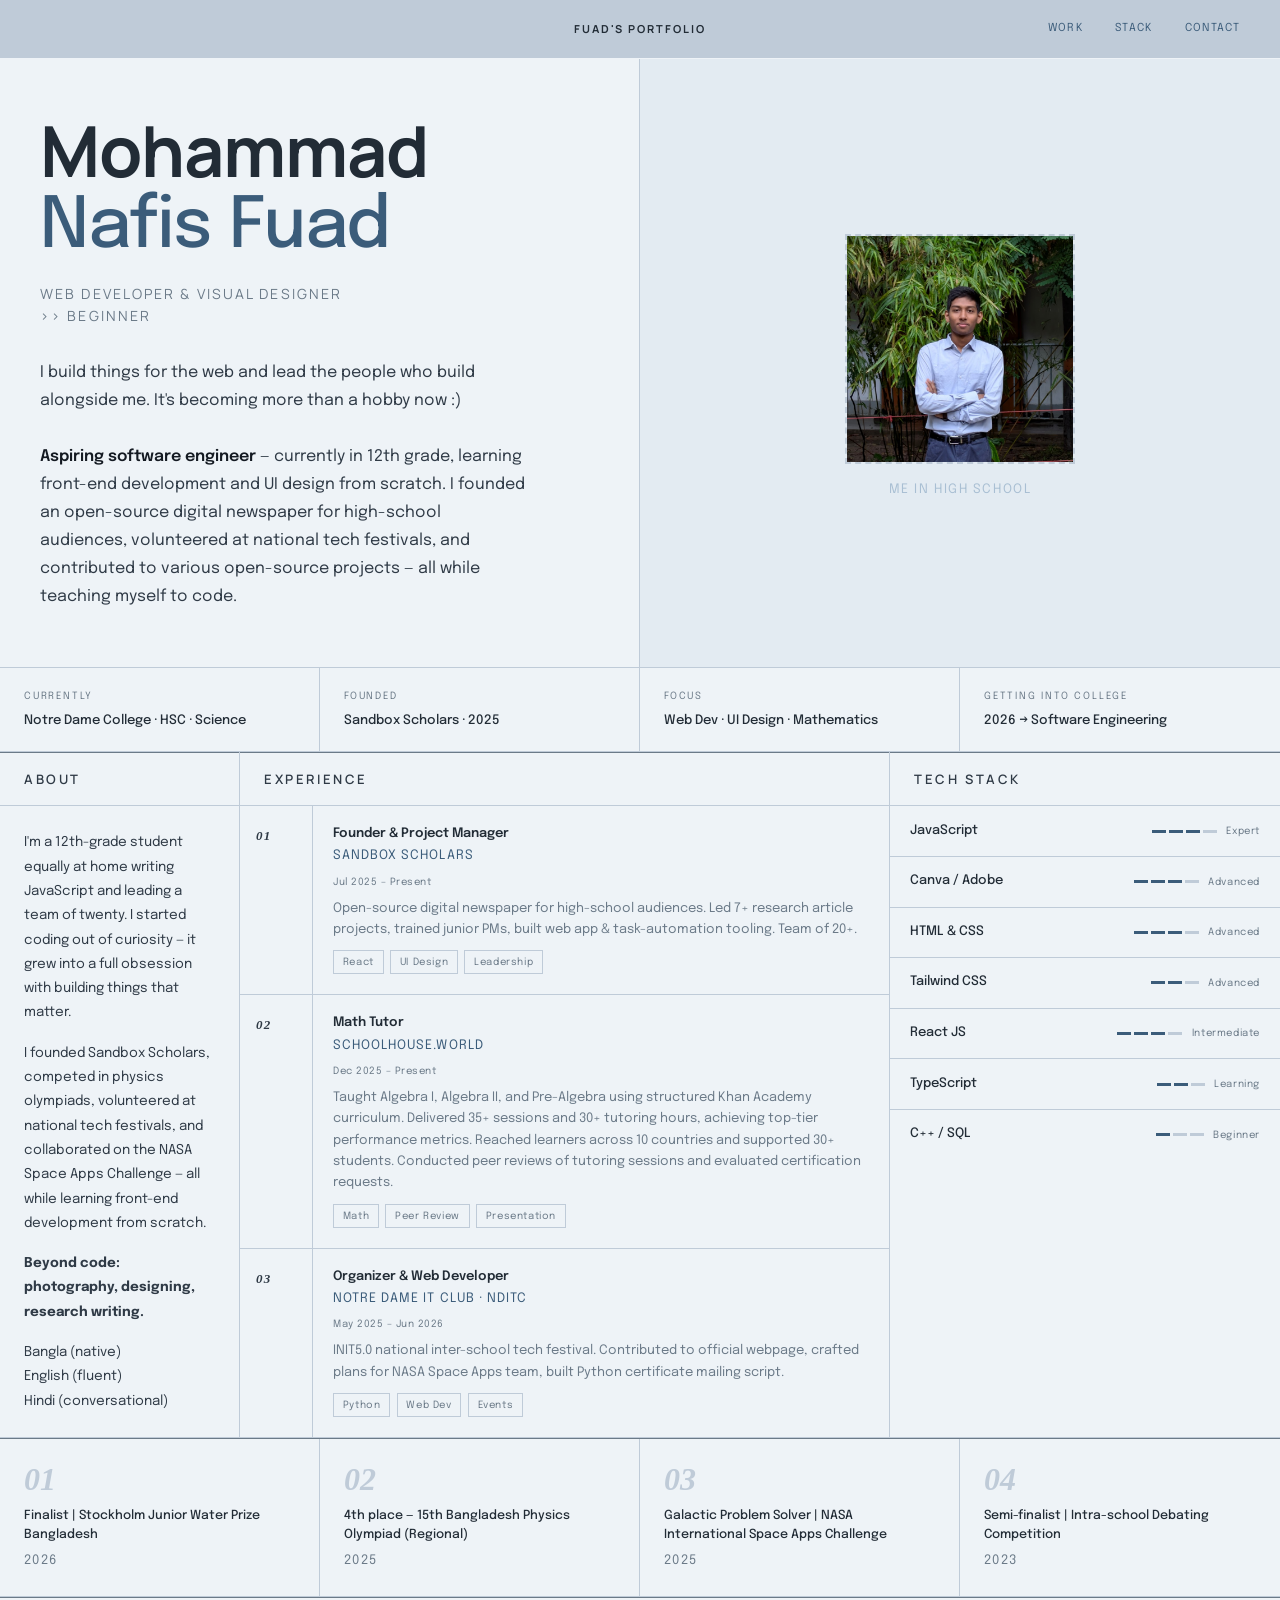
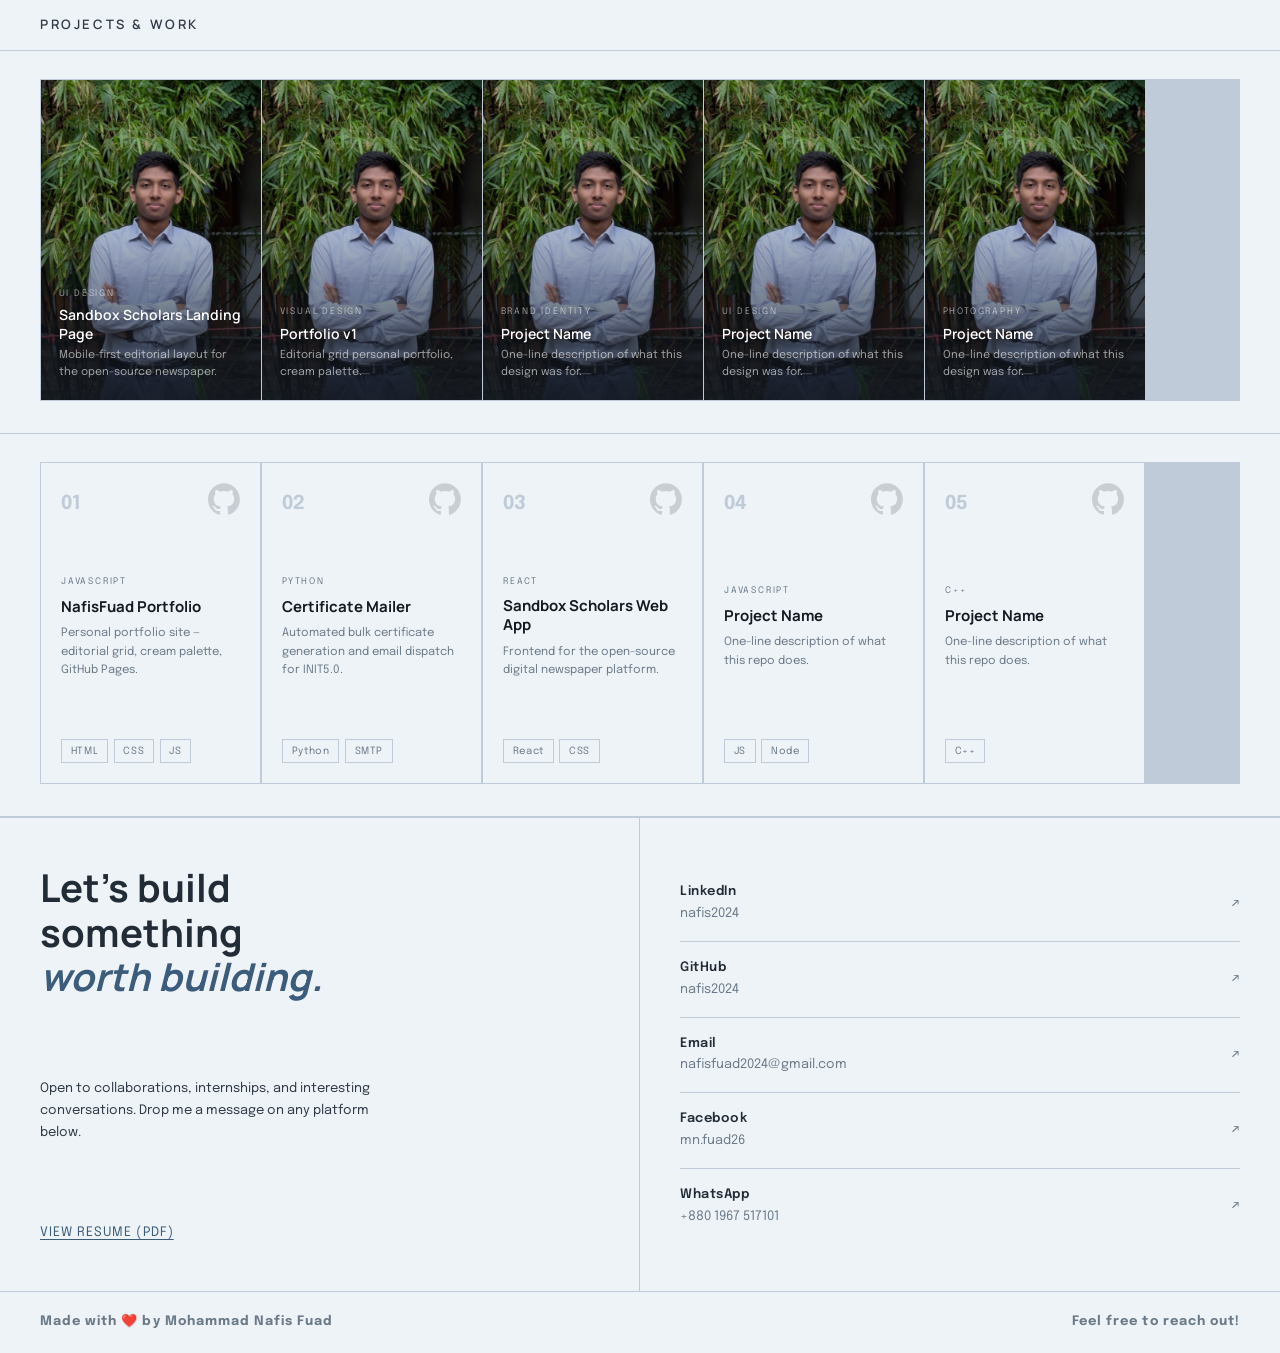
==== index.html @ 43e48307 "Added Projects & Work" ====
<!DOCTYPE html>
<html lang="en">
<head>
<meta charset="UTF-8"/>
<meta name="viewport" content="width=device-width,initial-scale=1.0"/>
<title>Fuad's Portfolio</title>
<link rel="preconnect" href="https://fonts.googleapis.com"/>
<link rel="preconnect" href="https://fonts.gstatic.com" crossorigin/>
<link href="https://fonts.googleapis.com/css2?family=Epilogue:wght@300;400;500;600&family=Manrope:wght@400;500;600&display=swap" rel="stylesheet">
<style>
*{margin:0;padding:0;box-sizing:border-box;}
  :root{
  --cream:#eef3f7;
  --cream2:#e3ebf2;
  --warm-dark:#141a22;
  --warm-mid:#2f3a46;
  --warm-text:#222c36;
  --muted:#6b7a88;
  --accent:#3b5c7a;
  --accent-light:#a9bfd3;
  --border:#bfcbd8;
  --serif: Georgia, "Times New Roman", serif; /* fallback similar to editorial serif */
  --sans:'Epilogue',sans-serif;
  --header: "Manrope", system-ui, sans-serif;
}
html{scroll-behavior:smooth;}
body{
  background:var(--cream);
  color:var(--warm-text);
  font-family:var(--sans);
  font-size:14px;
  line-height:1.6;
}
a{color:inherit;text-decoration:none;}
::selection{background:var(--accent-light);color:var(--warm-dark);}

/* ── UNIVERSAL HOVER ── */
[class*="cell"]:hover{
  background:var(--cream2);
}

/* ── NAV ── */
nav{
  display:grid;
  grid-template-columns:1fr auto 1fr;
  align-items:center;
  padding:1.25rem 2.5rem;
  border-bottom:1px solid var(--cream);
  position:sticky;top:0;z-index:100;
  background:var(--border);
  backdrop-filter:blur(8px);
}
.nav-logo{
  font-family:var(--serif);
  font-size:1.1rem;
  letter-spacing:0.02em;
  font-weight:700;
}
.nav-center{
  font-family:var(--header);
  font-size:11px;
  font-weight: bold;
  letter-spacing:0.18em;
  text-transform:uppercase;
  color:var(--warm-text);
}
.nav-right{
  display:flex;gap:2rem;justify-content:flex-end;
  font-size:11px;letter-spacing:0.12em;text-transform:uppercase;
}
.nav-right a{color:var(--accent);transition:color 0.18s;}
.nav-right a:hover{color:var(--warm-dark);}

/* ── HEADER BLOCK ── */
.header-block{
  display:grid;
  grid-template-columns:1fr 1fr;
  border-bottom:1px solid var(--border);
  min-height:62vh;
}
.header-left{
  padding:3.5rem 2.5rem;
  display:flex;flex-direction:column;justify-content:space-between;
  border-right:1px solid var(--border);
}
.header-name{
  font-family:var(--header);
  font-size:clamp(3rem,5.5vw,5.5rem);
  line-height:1.0;
  font-weight:700;
  letter-spacing:-0.02em;
}
.header-name em{
  font-family:var(--sans);
  font-style:normal;
  font-weight:500;
  color:var(--accent);
}
.header-sub{
  font-family:var(--header);
  font-size:14px;
  letter-spacing:0.15em;
  text-transform:uppercase;
  color:var(--muted);
  margin-top:1.2rem;
}
.header-tagline{
  font-size:1rem;
  line-height:1.75;
  color:var(--warm-mid);
  max-width:490px;
  margin-top:auto;
  padding-top:2rem;
}
.header-tagline strong{
  font-weight:600;
  color:var(--warm-dark);
}
.header-right{
  position:relative;
  overflow:hidden;
  background:var(--cream2);
}
.photo-placeholder{
  width:100%;height:100%;
  display:flex;flex-direction:column;
  align-items:center;justify-content:center;
  gap:1rem;
  padding-top:8px;
  color:var(--muted);
}
@media (max-width: 600px){
  .photo-placeholder{
    padding-top:24px;
    padding-bottom: 12px;
  }
}
.photo-placeholder .ph-frame{
  width:230px;height:230px;
  border:2.4px dashed var(--border);
  display:flex;align-items:center;justify-content:center;
  font-size:13px;letter-spacing:0.1em;text-transform:uppercase;
  color:var(--accent-light);
}
.photo-placeholder p{
  font-size:13px;letter-spacing:0.12em;text-transform:uppercase;color:var(--accent-light);
}
.header-location{
  position:absolute;bottom:1.5rem;right:1.5rem;
  font-size:10px;letter-spacing:0.15em;text-transform:uppercase;
  color:var(--muted);
}

/* ── INFO STRIP ── */
.info-strip{
  display:grid;
  grid-template-columns:repeat(4,1fr);
  border-bottom:1px solid var(--border);
}
.info-cell{
  padding:1.25rem 1.5rem;
  border-right:1px solid var(--border);
}
.info-cell:last-child{border-right:none;}
.info-cell-label{
  font-size:10px;letter-spacing:0.18em;text-transform:uppercase;
  color:var(--muted);margin-bottom:0.5rem;
}
.info-cell-value{font-size:13px;font-weight:500;line-height:1.4;}

/* ── MAIN GRID ── */
.main-grid{
  display:grid;
  grid-template-columns:240px 5fr 3fr;
  border-bottom:1px solid var(--border);
}
@media (max-width: 900px){
  .main-grid{
    grid-template-columns:240px 4fr 3fr;
  }
}

.grid-col{border-right:1px solid var(--border);}
.grid-col:last-child{border-right:none;}
.col-header{
  font-family:var(--header);
  padding:1rem 1.5rem;
  border-top:1px solid var(--muted);
  border-bottom:1px solid var(--border);
  font-size:13px;letter-spacing:0.2em;text-transform:uppercase;
  color:var(--warm-mid);
  font-weight:600;
}

/* ABOUT COL */
.about-body{padding:1.5rem;}
.about-body p{
  font-size:13.5px;line-height:1.8;
  color:var(--warm-mid);
}
.about-body p+p{margin-top:1rem;}

/* EXPERIENCE / STACK COLS */
.exp-cell-row{
  display:grid;grid-template-columns:73px 1fr;
  border-bottom:1px solid var(--border);
  min-height:0;
}
@media (max-width: 900px){
  .exp-cell-row{
    grid-template-columns:55px 1fr;
  }
}

.exp-cell-row:last-child{border-bottom:none;}
.exp-cell-num{
  padding:1.25rem 1rem;
  border-right:1px solid var(--border);
  font-size:13px;letter-spacing:0.1em;color:var(--warm-mid);
  font-family:'Playfair Display',serif;
  font-style:italic;
  font-weight: bold;
}
.exp-cell-content{padding:1.25rem 1.25rem;}
.exp-cell-role{font-size:13px;font-weight:600;margin-bottom:0.2rem;line-height:1.3;}
.exp-cell-org{
  font-size:13px;letter-spacing:0.08em;text-transform:uppercase;
  color:var(--accent);margin-bottom:0.4rem;
}
.exp-cell-date{font-size:10px;color:var(--muted);margin-bottom:0.5rem;letter-spacing:0.05em;}
.exp-cell-desc{font-size:13px;color:var(--muted);line-height:1.65;}
.exp-cell-tags{display:flex;flex-wrap:wrap;gap:0.4rem;margin-top:0.6rem;}
.tag{
  font-size:10px;letter-spacing:0.06em;padding:0.2rem 0.55rem;
  border:1px solid var(--border);color:var(--muted);
}

/* STACK COL */
.stack-cell-row{
  display:flex;align-items:center;justify-content:space-between;
  padding:0.9rem 1.25rem;
  border-bottom:1px solid var(--border);
}
.stack-cell-row:last-child{border-bottom:none;}
.stack-name{font-size:13px;font-weight:500;}
.stack-bar-wrap{display:flex;align-items:center;gap:0.6rem;}
.bar{
  display:flex;gap:3px;
}
.bar-seg{
  width:14px;height:3px;
  background:var(--border);
}
.bar-seg.filled{background:var(--accent);}
.stack-lvl{font-size:10px;letter-spacing:0.06em;color:var(--muted);}

/* ── AWARDS STRIP ── */
.awards-strip{
  display:grid;
  grid-template-columns:repeat(4,1fr);
  border-bottom:1px solid var(--border);
  border-top:1px solid var(--muted);
}
.award-cell{
  padding:1.5rem;
  border-right:1px solid var(--border);
  transition:background 0.18s;
}
.award-cell:last-child{border-right:none;}
.award-cell:hover{background:var(--cream2);}
.award-n{
  font-family:var(--serif);font-style:italic;
  font-size:2rem;color:var(--border);
  line-height:1;margin-bottom:0.75rem;font-weight: bold;
}
.award-title{font-size:12.5px;font-weight:500;line-height:1.5;margin-bottom:0.4rem;}
.award-year{font-size:13px;color:var(--muted);letter-spacing:0.1em;}

/* ── CONTACT BLOCK ── */
.contact-block{
  display:grid;
  grid-template-columns:1fr 1fr;
  border-bottom:1px solid var(--border);
}
.contact-left{
  padding:3rem 2.5rem;
  border-right:1px solid var(--border);
  display:flex;flex-direction:column;justify-content:space-between;
}
.contact-heading{
  font-family:var(--header);
  font-size:clamp(1.8rem,3vw,2.8rem);
  line-height:1.15;
  font-weight:700;
}
.contact-heading em{font-style:italic;color:var(--accent);}
.contact-note{
  font-size:13px;color:var(--warm-mid);
  line-height:1.7;max-width:340px;margin-top:16px;
}
.contact-right{
  padding:3rem 2.5rem;
  display:flex;flex-direction:column;gap:0;
}
.resume-link{
  display:inline-block;
  margin-top:16px;
  font-size:13px;
  letter-spacing:0.08em;
  text-transform:uppercase;
  color:var(--accent);
  text-decoration:underline;
  text-underline-offset:3px;
}
.contact-link{
  display:flex;align-items:center;justify-content:space-between;
  padding:1rem 0;
  border-bottom:1px solid var(--border);
  transition:color 0.18s;
}
.contact-link:last-child{border-bottom:none;}
.contact-link:hover{color:var(--accent);}
.contact-link:hover .cl-arrow{transform:translate(3px,-3px);}
.cl-platform{font-size:13px;font-weight:600;letter-spacing:0.04em;}
.cl-handle{font-size:13px;color:var(--muted);margin-top:1px;}
.cl-arrow{
  font-size:14px;color:var(--muted);
  transition:transform 0.18s,color 0.18s;
  flex-shrink:0;
}
.contact-link:hover .cl-arrow{color:var(--accent);}

/* ── FOOTER ── */
footer{
  display:flex;align-items:center;justify-content:space-between;
  padding:1.25rem 2.5rem;
}
.footer-copy{font-size:13px;color:var(--muted);letter-spacing:0.08em; font-weight: bold;}

/* ── SCROLL REVEAL ── */
.reveal{opacity:0;transform:translateY(14px);transition:opacity 0.55s ease,transform 0.55s ease;}
.reveal.vis{opacity:1;transform:translateY(0);}

@media(max-width:720px){
  nav{grid-template-columns:1fr 1fr;}.nav-center{display:none;}
  .header-block,.main-grid,.contact-block{grid-template-columns:1fr;}
  .header-right{min-height:260px;}
  .header-left{border-right:none;border-bottom:1px solid var(--border);}
  .info-strip,.awards-strip{grid-template-columns:1fr 1fr;}
  .info-cell:nth-child(2){border-right:none;}
  .info-cell:nth-child(3){border-top:1px solid var(--border);}
  .grid-col{border-right:none;border-bottom:1px solid var(--border);}
  .main-grid{grid-template-columns:1fr;}
  .contact-left{border-right:none;border-bottom:1px solid var(--border);}
  .awards-strip{grid-template-columns:1fr 1fr;}
  .award-cell:nth-child(2){border-right:none;}
  .award-cell:nth-child(3){border-top:1px solid var(--border);}
  .award-cell:nth-child(4){border-top:1px solid var(--border);border-right:none;}
}

.projects-section {
  border-bottom: 1px solid var(--border);
}

.projects-section-header {
  display: grid;
  grid-template-columns: 200px 1fr auto;
  align-items: center;
  padding: 1rem 2.5rem;
  border-bottom: 1px solid var(--border);
  border-top: 1px solid var(--muted);
  gap: 1.5rem;
}

.projects-section-title {
  font-family: var(--header);
  font-size: 13px;
  font-weight: 600;
  letter-spacing: 0.2em;
  text-transform: uppercase;
  color: var(--warm-mid);
}

.projects-section-rule {
  height: 1px;
  background: var(--border);
}

.projects-section-count {
  font-size: 11px;
  letter-spacing: 0.12em;
  text-transform: uppercase;
  color: var(--muted);
  white-space: nowrap;
}

/* ROW LABEL */
.projects-row-label {
  display: flex;
  align-items: center;
  gap: 1rem;
  padding: 0.75rem 2.5rem;
  border-bottom: 1px solid var(--border);
}

.projects-row-label-text {
  font-size: 10px;
  letter-spacing: 0.2em;
  text-transform: uppercase;
  color: var(--muted);
  white-space: nowrap;
}

.projects-row-label-line {
  flex: 1;
  height: 1px;
  background: var(--border);
}

.projects-row-label-scroll-hint {
  font-size: 10px;
  letter-spacing: 0.1em;
  color: var(--accent-light);
  white-space: nowrap;
  display: flex;
  align-items: center;
  gap: 0.4rem;
}

/* SCROLL TRACK */
.projects-scroll-wrap {
  overflow-x: auto;
  overflow-y: visible;
  padding: 1.75rem 2.5rem 2rem;
  scrollbar-width: thin;
  scrollbar-color: var(--border) transparent;
  border-bottom: 1px solid var(--border);
  cursor: grab;
  user-select: none;
}
.projects-scroll-wrap:active {
  cursor: grabbing;
}
.projects-scroll-wrap::-webkit-scrollbar { height: 3px; }
.projects-scroll-wrap::-webkit-scrollbar-track { background: transparent; }
.projects-scroll-wrap::-webkit-scrollbar-thumb {
  background: var(--border);
  border-radius: 2px;
}

.projects-track {
  display: flex;
  gap: 1px;
  min-width: max-content;
  background: var(--border);
  border: 1px solid var(--border);
}

/* ── DESIGN CARD ── */
.design-card {
  width: 220px;
  height: 320px;
  background: var(--cream2);
  position: relative;
  overflow: hidden;
  flex-shrink: 0;
  display: flex;
  flex-direction: column;
  justify-content: flex-end;
  cursor: pointer;
  transition: background 0.2s;
  text-decoration: none;
  color: inherit;
}

.design-card-bg {
  position: absolute;
  inset: 0;
  background-size: cover;
  background-position: center;
  transition: transform 0.4s ease, filter 0.3s ease;
  filter: brightness(0.92) saturate(0.9);
}

.design-card:hover .design-card-bg {
  transform: scale(1.04);
  filter: brightness(0.8) saturate(1);
}

/* Colored placeholder when no image is set */
.design-card-bg.placeholder-1 { background-color: #dce8f0; }
.design-card-bg.placeholder-2 { background-color: #e0ddf0; }
.design-card-bg.placeholder-3 { background-color: #f0e8dc; }
.design-card-bg.placeholder-4 { background-color: #ddf0e0; }
.design-card-bg.placeholder-5 { background-color: #f0dce0; }

.design-card-overlay {
  position: absolute;
  inset: 0;
  background: linear-gradient(to top, rgba(20,26,34,0.85) 0%, rgba(20,26,34,0.1) 55%, transparent 100%);
  transition: opacity 0.3s;
}

.design-card-body {
  position: relative;
  z-index: 2;
  padding: 1.1rem 1.1rem 1.25rem;
}

.design-card-type {
  font-size: 9px;
  letter-spacing: 0.2em;
  text-transform: uppercase;
  color: rgba(255,255,255,0.55);
  margin-bottom: 0.3rem;
}

.design-card-title {
  font-family: var(--header);
  font-size: 14px;
  font-weight: 600;
  color: #fff;
  line-height: 1.3;
  margin-bottom: 0.3rem;
}

.design-card-desc {
  font-size: 11px;
  color: rgba(255,255,255,0.6);
  line-height: 1.5;
  display: -webkit-box;
  -webkit-line-clamp: 2;
  line-clamp: 2;
  -webkit-box-orient: vertical;
  overflow: hidden;
}

.design-card-arrow {
  position: absolute;
  top: 0.9rem;
  right: 0.9rem;
  width: 28px;
  height: 28px;
  background: rgba(255,255,255,0.12);
  border: 1px solid rgba(255,255,255,0.2);
  border-radius: 1px;
  display: flex;
  align-items: center;
  justify-content: center;
  font-size: 12px;
  color: rgba(255,255,255,0.7);
  z-index: 2;
  transition: background 0.2s, color 0.2s;
}

.design-card:hover .design-card-arrow {
  background: rgba(255,255,255,0.22);
  color: #fff;
}

/* ── GITHUB CARD ── */
.github-card {
  width: 220px;
  height: 320px;
  background: var(--cream);
  border-right: 1px solid var(--border);
  flex-shrink: 0;
  display: flex;
  flex-direction: column;
  justify-content: space-between;
  padding: 1.25rem;
  cursor: pointer;
  transition: background 0.18s;
  text-decoration: none;
  color: inherit;
  position: relative;
}

.github-card:hover {
  background: var(--cream2);
}

.github-card-top {
  display: flex;
  align-items: flex-start;
  justify-content: space-between;
}

/* GitHub Octocat SVG icon */
.github-icon {
  width: 32px;
  height: 32px;
  opacity: 0.18;
  transition: opacity 0.2s;
}
.github-card:hover .github-icon {
  opacity: 0.35;
}

.github-card-num {
  padding-top: 12px;
  font-family: var(--sans);
  font-size: 1.2rem;
  color: var(--border);
  font-weight: bold;
  line-height: 1;
}

.github-card-mid {
  flex: 1;
  display: flex;
  flex-direction: column;
  justify-content: center;
  padding: 1rem 0;
}

.github-card-lang {
  font-size: 9px;
  letter-spacing: 0.2em;
  text-transform: uppercase;
  color: var(--muted);
  margin-bottom: 0.5rem;
}

.github-card-title {
  font-family: var(--header);
  font-size: 15px;
  font-weight: 700;
  color: var(--warm-dark);
  line-height: 1.25;
  margin-bottom: 0.5rem;
}

.github-card-desc {
  font-size: 11.5px;
  color: var(--muted);
  line-height: 1.6;
  display: -webkit-box;
  -webkit-line-clamp: 3;
  line-clamp: 3;
  -webkit-box-orient: vertical;
  overflow: hidden;
}

.github-card-bottom {
  display: flex;
  align-items: center;
  justify-content: space-between;
}

.tags {
  display: flex;
  gap: 0.35rem;
  flex-wrap: wrap;
}

/* drag-scroll cursor fix for links inside */
.projects-scroll-wrap.is-dragging a,
.projects-scroll-wrap.is-dragging button {
  pointer-events: none;
}

</style>
</head>
<body>

<!-- NAV -->
<nav>
  <span class="nav-logo"></span> 
  <span class="nav-center"> Fuad's Portfolio</span>
  <div class="nav-right">
    <a href="#work">Work</a>
    <a href="#stack">Stack</a>
    <a href="#contact">Contact</a>
  </div>
</nav>

<!-- HEADER -->
<div class="header-block reveal">
  <div class="header-left">
    <div>
      <h1 class="header-name">Mohammad<br/><em>Nafis Fuad</em></h1>
      <p class="header-sub">Web Developer &amp; Visual Designer <br> >> Beginner</p>
    </div>
    <p class="header-tagline">
      I build things for the web and lead the people who build alongside me. It's becoming more than a hobby now :)<br/><br/>
      <strong>Aspiring software engineer</strong> — currently in 12th grade, learning front-end development and UI design from scratch. I founded an open-source digital newspaper for high-school audiences, volunteered at national tech festivals, and contributed to various open-source projects — all while teaching myself to code.
    </p>
  </div>
  <div class="header-right">
    <div class="photo-placeholder">
      <img src="formal_photo.png" alt="My photo" class="ph-frame">
      <p>Me in High School </p>
    </div>
    <span class="header-location"></span>
  </div>
</div>

<!-- INFO STRIP -->
<div class="info-strip reveal">
  <div class="info-cell">
    <p class="info-cell-label">Currently</p>
    <p class="info-cell-value">Notre Dame College · HSC · Science</p>
  </div>
  <div class="info-cell">
    <p class="info-cell-label">Founded</p>
    <p class="info-cell-value">Sandbox Scholars · 2025</p>
  </div>
  <div class="info-cell">
    <p class="info-cell-label">Focus</p>
    <p class="info-cell-value">Web Dev · UI Design · Mathematics</p>
  </div>
  <div class="info-cell">
    <p class="info-cell-label">Getting Into College</p>
    <p class="info-cell-value">2026 → Software Engineering</p>
  </div>
</div>

<!-- MAIN GRID -->
<div class="main-grid" id="work">

  <!-- ABOUT -->
  <div class="grid-col reveal">
    <div class="col-header">About</div>
    <div class="about-body">
      <p>I'm a 12th-grade student equally at home writing JavaScript and leading a team of twenty. I started coding out of curiosity — it grew into a full obsession with building things that matter.</p>
      <p>I founded Sandbox Scholars, competed in physics olympiads, volunteered at national tech festivals, and collaborated on the NASA Space Apps Challenge — all while learning front-end development from scratch.</p>
      <p><b>Beyond code: photography, designing, research writing.</b></p>
      <p>Bangla (native)<br>English (fluent)<br>Hindi (conversational)</p>
      
    </div>
  </div>

  <!-- EXPERIENCE -->
  <div class="grid-col reveal">
    <div class="col-header">Experience</div>

    <div class="exp-cell-row">
      <div class="exp-cell-num">01</div>
      <div class="exp-cell-content">
        <p class="exp-cell-role">Founder &amp; Project Manager</p>
        <p class="exp-cell-org">Sandbox Scholars</p>
        <p class="exp-cell-date">Jul 2025 – Present</p>
        <p class="exp-cell-desc">Open-source digital newspaper for high-school audiences. Led 7+ research article projects, trained junior PMs, built web app &amp; task-automation tooling. Team of 20+.</p>
        <div class="exp-cell-tags">
          <span class="tag">React</span><span class="tag">UI Design</span><span class="tag">Leadership</span>
        </div>
      </div>
    </div>

    <div class="exp-cell-row">
      <div class="exp-cell-num">02</div>
      <div class="exp-cell-content">
        <p class="exp-cell-role">Math Tutor</p>
        <p class="exp-cell-org">Schoolhouse.world</p>
        <p class="exp-cell-date">Dec 2025 – Present</p>
        <p class="exp-cell-desc">Taught Algebra I, Algebra II, and Pre-Algebra using structured Khan Academy curriculum. Delivered 35+ sessions and 30+ tutoring hours, achieving top-tier performance metrics. Reached learners across 10 countries and supported 30+ students. Conducted peer reviews of tutoring sessions and evaluated certification requests.</p>
        <div class="exp-cell-tags">
          <span class="tag">Math</span><span class="tag">Peer Review</span><span class="tag">Presentation</span>
        </div>
      </div>
    </div>

    <div class="exp-cell-row">
      <div class="exp-cell-num">03</div>
      <div class="exp-cell-content">
        <p class="exp-cell-role">Organizer & Web Developer</p>
        <p class="exp-cell-org">Notre Dame IT Club · NDITC</p>
        <p class="exp-cell-date">May 2025 – Jun 2026</p>
        <p class="exp-cell-desc">INIT5.0 national inter-school tech festival. Contributed to official webpage, crafted plans for NASA Space Apps team, built Python certificate mailing script.</p>
        <div class="exp-cell-tags">
          <span class="tag">Python</span><span class="tag">Web Dev</span><span class="tag">Events</span>
        </div>
      </div>
    </div>

  </div>

  <!-- STACK -->
  <div class="grid-col reveal" id="stack">
    <div class="col-header">Tech Stack</div>
    <div class="stack-cell-row">
      <span class="stack-name">JavaScript</span>
      <div class="stack-bar-wrap">
        <div class="bar"><span class="bar-seg filled"></span><span class="bar-seg filled"></span><span class="bar-seg filled"></span><span class="bar-seg"></span></div>
        <span class="stack-lvl">Expert</span>
      </div>
    </div>
    <div class="stack-cell-row">
      <span class="stack-name">Canva / Adobe</span>
      <div class="stack-bar-wrap">
        <div class="bar"><span class="bar-seg filled"></span><span class="bar-seg filled"></span><span class="bar-seg filled"></span><span class="bar-seg"></span></div>
        <span class="stack-lvl">Advanced</span>
      </div>
    </div>
    <div class="stack-cell-row">
      <span class="stack-name">HTML &amp; CSS</span>
      <div class="stack-bar-wrap">
        <div class="bar"><span class="bar-seg filled"></span><span class="bar-seg filled"></span><span class="bar-seg filled"></span><span class="bar-seg"></span></div>
        <span class="stack-lvl">Advanced</span>
      </div>
    </div>
    <div class="stack-cell-row">
      <span class="stack-name">Tailwind CSS</span>
      <div class="stack-bar-wrap">
        <div class="bar"><span class="bar-seg filled"></span><span class="bar-seg filled"></span><span class="bar-seg"></span></div>
        <span class="stack-lvl">Advanced</span>
      </div>
    </div>
    <div class="stack-cell-row">
      <span class="stack-name">React JS</span>
      <div class="stack-bar-wrap">
        <div class="bar"><span class="bar-seg filled"></span><span class="bar-seg filled"></span><span class="bar-seg filled"></span><span class="bar-seg"></span></div>
        <span class="stack-lvl">Intermediate</span>
      </div>
    </div>
    <div class="stack-cell-row">
      <span class="stack-name">TypeScript</span>
      <div class="stack-bar-wrap">
        <div class="bar"><span class="bar-seg filled"></span><span class="bar-seg filled"></span><span class="bar-seg"></span></div>
        <span class="stack-lvl">Learning</span>
      </div>
    </div>
    <div class="stack-cell-row">
      <span class="stack-name">C++ / SQL</span>
      <div class="stack-bar-wrap">
        <div class="bar"><span class="bar-seg filled"></span><span class="bar-seg"></span><span class="bar-seg"></span></div>
        <span class="stack-lvl">Beginner</span>
      </div>
    </div>
    
  </div>

</div>

<!-- AWARDS STRIP -->
<div class="awards-strip reveal">
  <div class="award-cell">
    <p class="award-n">01</p>
    <p class="award-title">Finalist | Stockholm Junior Water Prize Bangladesh</p>
    <p class="award-year">2026</p>
  </div>
  <div class="award-cell">
    <p class="award-n">02</p>
    <p class="award-title">4th place — 15th Bangladesh Physics Olympiad (Regional)</p>
    <p class="award-year">2025</p>
  </div>
  <div class="award-cell">
    <p class="award-n">03</p>
    <p class="award-title">Galactic Problem Solver | NASA International Space Apps Challenge</p>
    <p class="award-year">2025</p>
  </div>
  
  <div class="award-cell">
    <p class="award-n">04</p>
    <p class="award-title">Semi-finalist | Intra-school Debating Competition</p>
    <p class="award-year">2023</p>
  </div>
</div>


<!-- PROJECTS SECTION -->
<div class="projects-section reveal">

  <!-- Section header -->
  <div class="projects-section-header">
    <span class="projects-section-title">Projects & Work</span>
    
  </div>

  <!-- ── ROW 1: DESIGNS ── -->
  

  <div class="projects-scroll-wrap" id="designScroll">
    <div class="projects-track">

      <!--
        DESIGN CARD TEMPLATE:
        - Set href to your Google Drive link
        - Set background-image in style="background-image:url('your-preview.jpg')"
          OR remove it to keep the placeholder color
        - Change placeholder-N (1–5) for different placeholder tints
      -->

      <a class="design-card" href="https://drive.google.com/your-link-1" target="_blank">
        <div class="design-card-bg placeholder-1" style="background-image:url('formal_photo.png')"></div>
        <div class="design-card-overlay"></div>
        <div class="design-card-body">
          <p class="design-card-type">UI Design</p>
          <p class="design-card-title">Sandbox Scholars Landing Page</p>
          <p class="design-card-desc">Mobile-first editorial layout for the open-source newspaper.</p>
        </div>
      </a>

      <a class="design-card" href="https://drive.google.com/your-link-2" target="_blank">
        <div class="design-card-bg placeholder-2" style="background-image:url('formal_photo.png')"></div>
        <div class="design-card-overlay"></div>
        <div class="design-card-body">
          <p class="design-card-type">Visual Design</p>
          <p class="design-card-title">Portfolio v1</p>
          <p class="design-card-desc">Editorial grid personal portfolio, cream palette.</p>
        </div>
      </a>

      <a class="design-card" href="https://drive.google.com/your-link-3" target="_blank">
        <div class="design-card-bg placeholder-3" style="background-image:url('formal_photo.png')"></div>
        <div class="design-card-overlay"></div>
        <div class="design-card-body">
          <p class="design-card-type">Brand Identity</p>
          <p class="design-card-title">Project Name</p>
          <p class="design-card-desc">One-line description of what this design was for.</p>
        </div>
      </a>

      <a class="design-card" href="https://drive.google.com/your-link-4" target="_blank">
        <div class="design-card-bg placeholder-4" style="background-image:url('formal_photo.png')"></div>
        <div class="design-card-overlay"></div>
        <div class="design-card-body">
          <p class="design-card-type">UI Design</p>
          <p class="design-card-title">Project Name</p>
          <p class="design-card-desc">One-line description of what this design was for.</p>
        </div>
      </a>

      <a class="design-card" href="https://drive.google.com/your-link-5" target="_blank">
        <div class="design-card-bg placeholder-5" style="background-image:url('formal_photo.png')"></div>
        <div class="design-card-overlay"></div>
        <div class="design-card-body">
          <p class="design-card-type">Photography</p>
          <p class="design-card-title">Project Name</p>
          <p class="design-card-desc">One-line description of what this design was for.</p>
        </div>
      </a>

      <!-- Add more design cards here by duplicating the block above -->

    </div>
  </div>

  <!-- ── ROW 2: GITHUB REPOS ── -->
  

  <div class="projects-scroll-wrap" id="githubScroll">
    <div class="projects-track">

      <!--
        GITHUB CARD TEMPLATE:
        - Set href to your GitHub repo URL
        - Change data-lang to the primary language
        - Add/remove .tag spans as needed
      -->

      <a class="github-card" href="https://github.com/nafis2024/your-repo-1" target="_blank">
        <div class="github-card-top">
          <span class="github-card-num">01</span>
          <svg class="github-icon" viewBox="0 0 98 96" xmlns="http://www.w3.org/2000/svg" fill="currentColor">
            <path fill-rule="evenodd" clip-rule="evenodd" d="M48.854 0C21.839 0 0 22 0 49.217c0 21.756 13.993 40.172 33.405 46.69 2.427.49 3.316-1.059 3.316-2.362 0-1.141-.08-5.052-.08-9.127-13.59 2.934-16.42-5.867-16.42-5.867-2.184-5.704-5.42-7.17-5.42-7.17-4.448-3.015.324-3.015.324-3.015 4.934.326 7.523 5.052 7.523 5.052 4.367 7.496 11.404 5.378 14.235 4.074.404-3.178 1.699-5.378 3.074-6.6-10.839-1.141-22.243-5.378-22.243-24.283 0-5.378 1.94-9.778 5.014-13.2-.485-1.222-2.184-6.275.486-13.038 0 0 4.125-1.304 13.426 5.052a46.97 46.97 0 0 1 12.214-1.63c4.125 0 8.33.571 12.213 1.63 9.302-6.356 13.427-5.052 13.427-5.052 2.67 6.763.97 11.816.485 13.038 3.155 3.422 5.015 7.822 5.015 13.2 0 18.905-11.404 23.06-22.324 24.283 1.78 1.548 3.316 4.481 3.316 9.126 0 6.6-.08 11.897-.08 13.526 0 1.304.89 2.853 3.316 2.364 19.412-6.52 33.405-24.935 33.405-46.691C97.707 22 75.788 0 48.854 0z"/>
          </svg>
        </div>
        <div class="github-card-mid">
          <p class="github-card-lang">JavaScript</p>
          <p class="github-card-title">NafisFuad Portfolio</p>
          <p class="github-card-desc">Personal portfolio site — editorial grid, cream palette, GitHub Pages.</p>
        </div>
        <div class="github-card-bottom">
          <div class="tags">
            <span class="tag">HTML</span>
            <span class="tag">CSS</span>
            <span class="tag">JS</span>
          </div>
          
        </div>
      </a>

      <a class="github-card" href="https://github.com/nafis2024/your-repo-2" target="_blank">
        <div class="github-card-top">
          <span class="github-card-num">02</span>
          <svg class="github-icon" viewBox="0 0 98 96" xmlns="http://www.w3.org/2000/svg" fill="currentColor">
            <path fill-rule="evenodd" clip-rule="evenodd" d="M48.854 0C21.839 0 0 22 0 49.217c0 21.756 13.993 40.172 33.405 46.69 2.427.49 3.316-1.059 3.316-2.362 0-1.141-.08-5.052-.08-9.127-13.59 2.934-16.42-5.867-16.42-5.867-2.184-5.704-5.42-7.17-5.42-7.17-4.448-3.015.324-3.015.324-3.015 4.934.326 7.523 5.052 7.523 5.052 4.367 7.496 11.404 5.378 14.235 4.074.404-3.178 1.699-5.378 3.074-6.6-10.839-1.141-22.243-5.378-22.243-24.283 0-5.378 1.94-9.778 5.014-13.2-.485-1.222-2.184-6.275.486-13.038 0 0 4.125-1.304 13.426 5.052a46.97 46.97 0 0 1 12.214-1.63c4.125 0 8.33.571 12.213 1.63 9.302-6.356 13.427-5.052 13.427-5.052 2.67 6.763.97 11.816.485 13.038 3.155 3.422 5.015 7.822 5.015 13.2 0 18.905-11.404 23.06-22.324 24.283 1.78 1.548 3.316 4.481 3.316 9.126 0 6.6-.08 11.897-.08 13.526 0 1.304.89 2.853 3.316 2.364 19.412-6.52 33.405-24.935 33.405-46.691C97.707 22 75.788 0 48.854 0z"/>
          </svg>
        </div>
        <div class="github-card-mid">
          <p class="github-card-lang">Python</p>
          <p class="github-card-title">Certificate Mailer</p>
          <p class="github-card-desc">Automated bulk certificate generation and email dispatch for INIT5.0.</p>
        </div>
        <div class="github-card-bottom">
          <div class="tags">
            <span class="tag">Python</span>
            <span class="tag">SMTP</span>
          </div>
          
        </div>
      </a>

      <a class="github-card" href="https://github.com/nafis2024/your-repo-3" target="_blank">
        <div class="github-card-top">
          <span class="github-card-num">03</span>
          <svg class="github-icon" viewBox="0 0 98 96" xmlns="http://www.w3.org/2000/svg" fill="currentColor">
            <path fill-rule="evenodd" clip-rule="evenodd" d="M48.854 0C21.839 0 0 22 0 49.217c0 21.756 13.993 40.172 33.405 46.69 2.427.49 3.316-1.059 3.316-2.362 0-1.141-.08-5.052-.08-9.127-13.59 2.934-16.42-5.867-16.42-5.867-2.184-5.704-5.42-7.17-5.42-7.17-4.448-3.015.324-3.015.324-3.015 4.934.326 7.523 5.052 7.523 5.052 4.367 7.496 11.404 5.378 14.235 4.074.404-3.178 1.699-5.378 3.074-6.6-10.839-1.141-22.243-5.378-22.243-24.283 0-5.378 1.94-9.778 5.014-13.2-.485-1.222-2.184-6.275.486-13.038 0 0 4.125-1.304 13.426 5.052a46.97 46.97 0 0 1 12.214-1.63c4.125 0 8.33.571 12.213 1.63 9.302-6.356 13.427-5.052 13.427-5.052 2.67 6.763.97 11.816.485 13.038 3.155 3.422 5.015 7.822 5.015 13.2 0 18.905-11.404 23.06-22.324 24.283 1.78 1.548 3.316 4.481 3.316 9.126 0 6.6-.08 11.897-.08 13.526 0 1.304.89 2.853 3.316 2.364 19.412-6.52 33.405-24.935 33.405-46.691C97.707 22 75.788 0 48.854 0z"/>
          </svg>
        </div>
        <div class="github-card-mid">
          <p class="github-card-lang">React</p>
          <p class="github-card-title">Sandbox Scholars Web App</p>
          <p class="github-card-desc">Frontend for the open-source digital newspaper platform.</p>
        </div>
        <div class="github-card-bottom">
          <div class="tags">
            <span class="tag">React</span>
            <span class="tag">CSS</span>
          </div>
          
        </div>
      </a>

      <a class="github-card" href="https://github.com/nafis2024/your-repo-4" target="_blank">
        <div class="github-card-top">
          <span class="github-card-num">04</span>
          <svg class="github-icon" viewBox="0 0 98 96" xmlns="http://www.w3.org/2000/svg" fill="currentColor">
            <path fill-rule="evenodd" clip-rule="evenodd" d="M48.854 0C21.839 0 0 22 0 49.217c0 21.756 13.993 40.172 33.405 46.69 2.427.49 3.316-1.059 3.316-2.362 0-1.141-.08-5.052-.08-9.127-13.59 2.934-16.42-5.867-16.42-5.867-2.184-5.704-5.42-7.17-5.42-7.17-4.448-3.015.324-3.015.324-3.015 4.934.326 7.523 5.052 7.523 5.052 4.367 7.496 11.404 5.378 14.235 4.074.404-3.178 1.699-5.378 3.074-6.6-10.839-1.141-22.243-5.378-22.243-24.283 0-5.378 1.94-9.778 5.014-13.2-.485-1.222-2.184-6.275.486-13.038 0 0 4.125-1.304 13.426 5.052a46.97 46.97 0 0 1 12.214-1.63c4.125 0 8.33.571 12.213 1.63 9.302-6.356 13.427-5.052 13.427-5.052 2.67 6.763.97 11.816.485 13.038 3.155 3.422 5.015 7.822 5.015 13.2 0 18.905-11.404 23.06-22.324 24.283 1.78 1.548 3.316 4.481 3.316 9.126 0 6.6-.08 11.897-.08 13.526 0 1.304.89 2.853 3.316 2.364 19.412-6.52 33.405-24.935 33.405-46.691C97.707 22 75.788 0 48.854 0z"/>
          </svg>
        </div>
        <div class="github-card-mid">
          <p class="github-card-lang">JavaScript</p>
          <p class="github-card-title">Project Name</p>
          <p class="github-card-desc">One-line description of what this repo does.</p>
        </div>
        <div class="github-card-bottom">
          <div class="tags">
            <span class="tag">JS</span>
            <span class="tag">Node</span>
          </div>
          
        </div>
      </a>

      <a class="github-card" href="https://github.com/nafis2024/your-repo-5" target="_blank">
        <div class="github-card-top">
          <span class="github-card-num">05</span>
          <svg class="github-icon" viewBox="0 0 98 96" xmlns="http://www.w3.org/2000/svg" fill="currentColor">
            <path fill-rule="evenodd" clip-rule="evenodd" d="M48.854 0C21.839 0 0 22 0 49.217c0 21.756 13.993 40.172 33.405 46.69 2.427.49 3.316-1.059 3.316-2.362 0-1.141-.08-5.052-.08-9.127-13.59 2.934-16.42-5.867-16.42-5.867-2.184-5.704-5.42-7.17-5.42-7.17-4.448-3.015.324-3.015.324-3.015 4.934.326 7.523 5.052 7.523 5.052 4.367 7.496 11.404 5.378 14.235 4.074.404-3.178 1.699-5.378 3.074-6.6-10.839-1.141-22.243-5.378-22.243-24.283 0-5.378 1.94-9.778 5.014-13.2-.485-1.222-2.184-6.275.486-13.038 0 0 4.125-1.304 13.426 5.052a46.97 46.97 0 0 1 12.214-1.63c4.125 0 8.33.571 12.213 1.63 9.302-6.356 13.427-5.052 13.427-5.052 2.67 6.763.97 11.816.485 13.038 3.155 3.422 5.015 7.822 5.015 13.2 0 18.905-11.404 23.06-22.324 24.283 1.78 1.548 3.316 4.481 3.316 9.126 0 6.6-.08 11.897-.08 13.526 0 1.304.89 2.853 3.316 2.364 19.412-6.52 33.405-24.935 33.405-46.691C97.707 22 75.788 0 48.854 0z"/>
          </svg>
        </div>
        <div class="github-card-mid">
          <p class="github-card-lang">C++</p>
          <p class="github-card-title">Project Name</p>
          <p class="github-card-desc">One-line description of what this repo does.</p>
        </div>
        <div class="github-card-bottom">
          <div class="tags">
            <span class="tag">C++</span>
          </div>
          
        </div>
      </a>

      <!-- Add more GitHub cards here by duplicating the block above -->

    </div>
  </div>

</div>

<!-- CONTACT -->
<div class="contact-block reveal" id="contact">
  <div class="contact-left">
    <h2 class="contact-heading">Let's build<br/>something<br/><em>worth building.</em></h2>
    <p class="contact-note">Open to collaborations, internships, and interesting conversations. Drop me a message on any platform below.</p>
    <a href="resume.pdf" target="_blank" class="resume-link">View Resume (PDF)</a>
  </div>
  <div class="contact-right">
    <a href="https://linkedin.com/in/nafis2024" target="_blank" class="contact-link">
      <div><p class="cl-platform">LinkedIn</p><p class="cl-handle">nafis2024</p></div>
      <span class="cl-arrow">↗</span>
    </a>
    <a href="https://github.com/nafis2024" target="_blank" class="contact-link">
      <div><p class="cl-platform">GitHub</p><p class="cl-handle">nafis2024</p></div>
      <span class="cl-arrow">↗</span>
    </a>
    <a href="mailto:nafisfuad2024@gmail.com" class="contact-link">
      <div><p class="cl-platform">Email</p><p class="cl-handle">nafisfuad2024@gmail.com</p></div>
      <span class="cl-arrow">↗</span>
    </a>
    <a href="https://facebook.com/mn.fuad26" target="_blank" class="contact-link">
      <div><p class="cl-platform">Facebook</p><p class="cl-handle">mn.fuad26</p></div>
      <span class="cl-arrow">↗</span>
    </a>
    <a href="https://wa.me/+8801967517101" target="_blank" class="contact-link">
      <div><p class="cl-platform">WhatsApp</p><p class="cl-handle">+880 1967 517101</p></div>
      <span class="cl-arrow">↗</span>
    </a>
  </div>
</div>

<!-- FOOTER -->
<footer>
  <span class="footer-copy">Made with ❤️ by Mohammad Nafis Fuad</span>
  <span class="footer-copy">Feel free to reach out!</span>
</footer>

<script>

  // Reveal animations using Intersection Observer
const els = document.querySelectorAll('.reveal');
const ob = new IntersectionObserver(entries=>{
  entries.forEach((e,i)=>{
    if(e.isIntersecting){
      setTimeout(()=>e.target.classList.add('vis'),i*60);
      ob.unobserve(e.target);
    }
  });
},{threshold:0.08});
els.forEach(el=>ob.observe(el));

// Horizontal scroll drag for projects rows
document.querySelectorAll('.projects-scroll-wrap').forEach(wrap => {
  let isDown = false, startX, scrollLeft;
  wrap.addEventListener('mousedown', e => {
    isDown = true;
    wrap.classList.add('is-dragging');
    startX = e.pageX - wrap.offsetLeft;
    scrollLeft = wrap.scrollLeft;
  });
  wrap.addEventListener('mouseleave', () => { isDown = false; wrap.classList.remove('is-dragging'); });
  wrap.addEventListener('mouseup', () => { isDown = false; wrap.classList.remove('is-dragging'); });
  wrap.addEventListener('mousemove', e => {
    if (!isDown) return;
    e.preventDefault();
    const x = e.pageX - wrap.offsetLeft;
    wrap.scrollLeft = scrollLeft - (x - startX) * 1.2;
  });
});
</script>
</body>
</html>
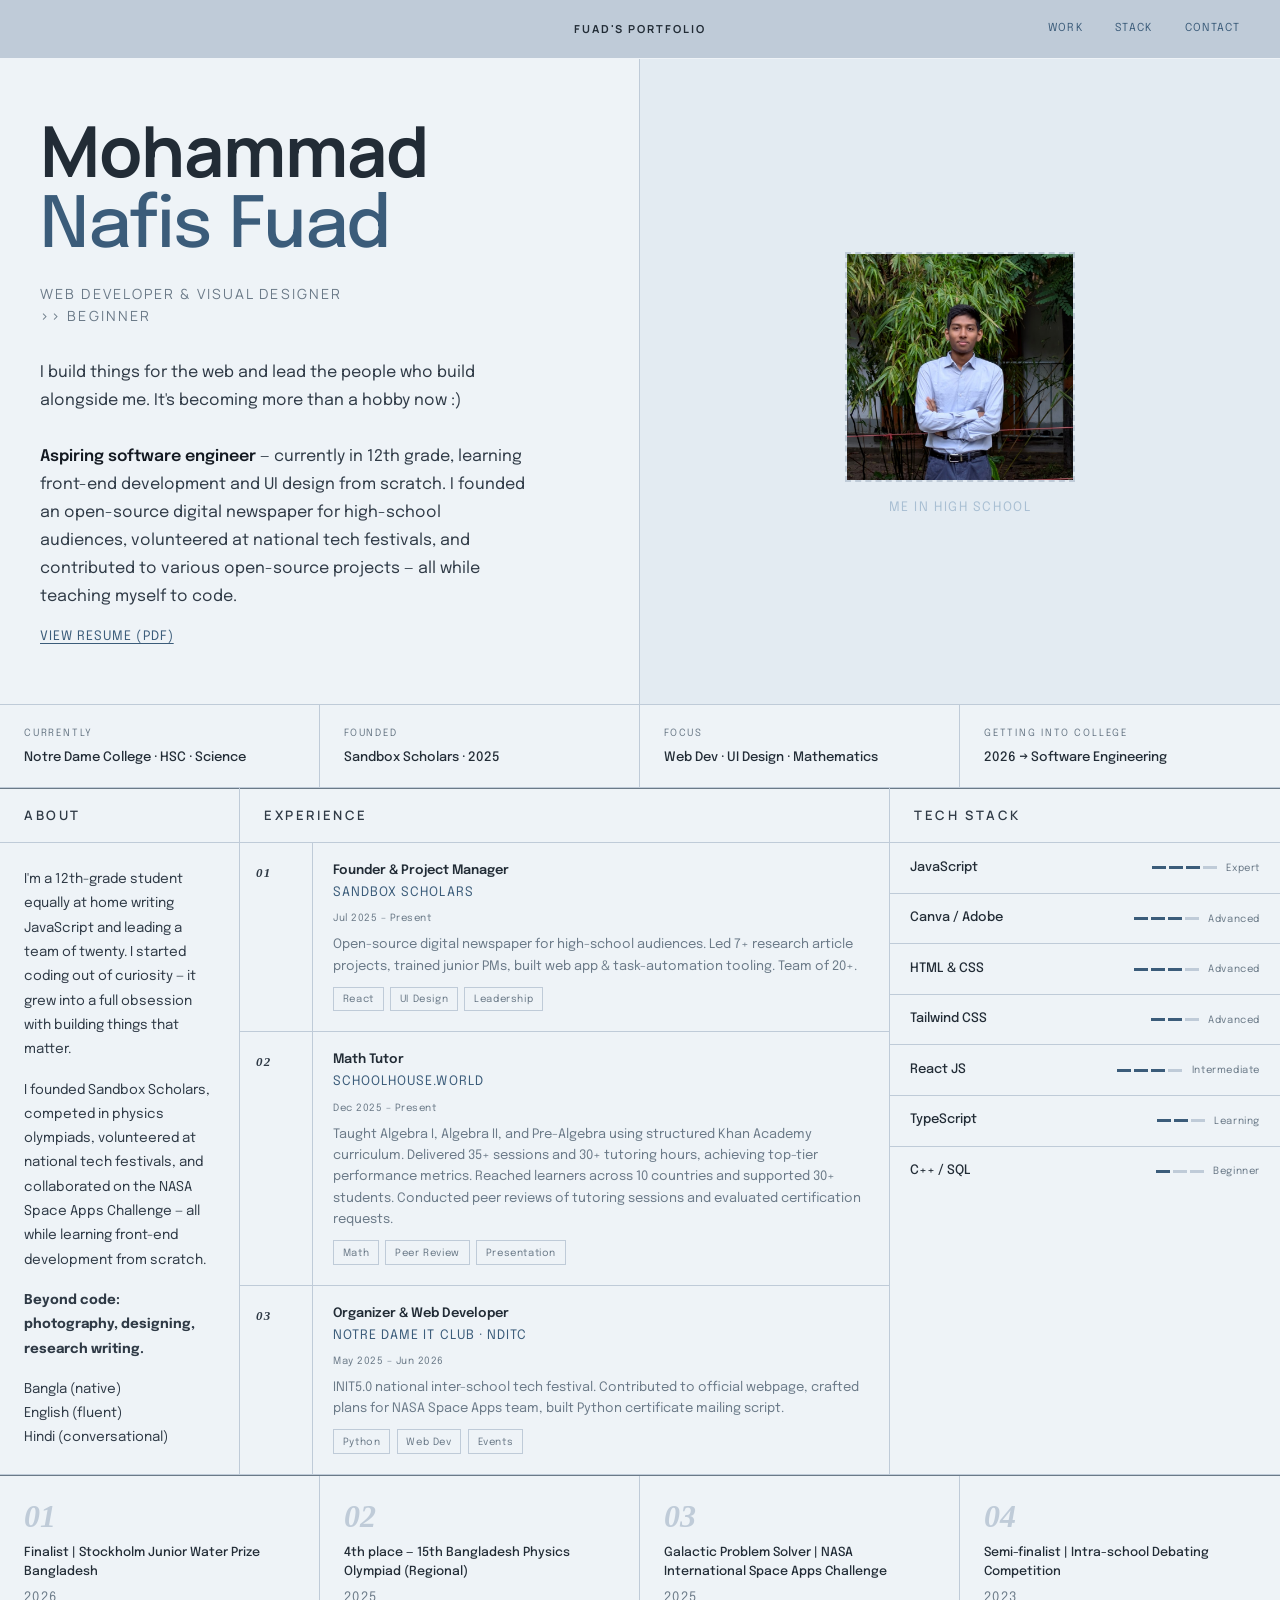
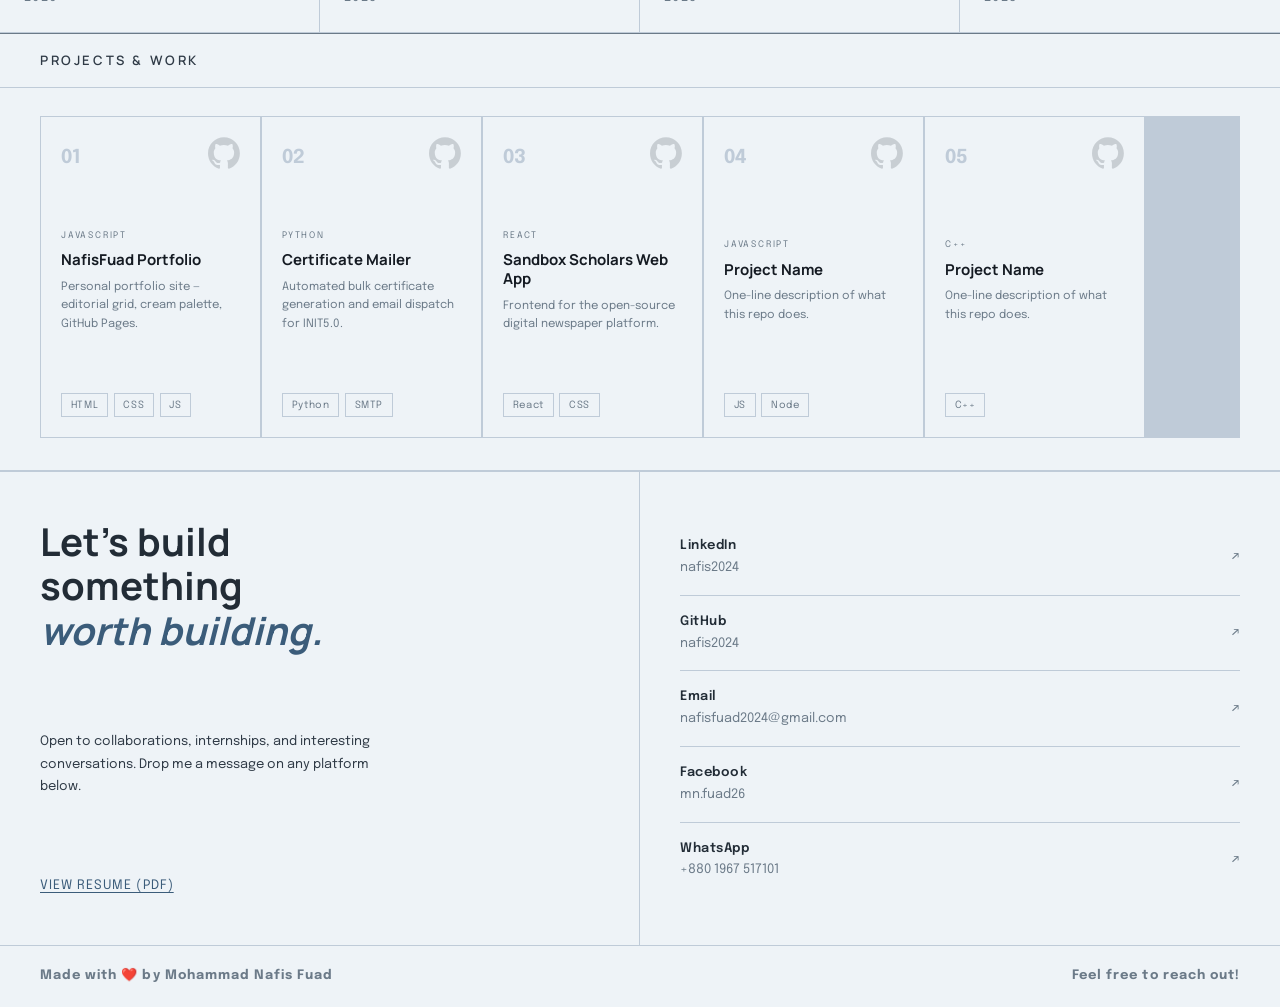
==== commit beb538e1: "Removed designs" ====
--- a/index.html
+++ b/index.html
@@ -358,6 +358,8 @@
   .award-cell:nth-child(4){border-top:1px solid var(--border);border-right:none;}
 }
 
+/* NEW ADDITIONS -- PROJECTS AND WORK */
+
 .projects-section {
   border-bottom: 1px solid var(--border);
 }
@@ -437,6 +439,7 @@
   border-bottom: 1px solid var(--border);
   cursor: grab;
   user-select: none;
+  background: transparent;
 }
 .projects-scroll-wrap:active {
   cursor: grabbing;
@@ -456,7 +459,8 @@
   border: 1px solid var(--border);
 }
 
-/* ── DESIGN CARD ── */
+/* ── DESIGN CARD ── REMOVED */
+/*
 .design-card {
   width: 220px;
   height: 320px;
@@ -474,6 +478,7 @@
 }
 
 .design-card-bg {
+  pointer-events: none;
   position: absolute;
   inset: 0;
   background-size: cover;
@@ -483,11 +488,10 @@
 }
 
 .design-card:hover .design-card-bg {
-  transform: scale(1.04);
+  
   filter: brightness(0.8) saturate(1);
 }
 
-/* Colored placeholder when no image is set */
 .design-card-bg.placeholder-1 { background-color: #dce8f0; }
 .design-card-bg.placeholder-2 { background-color: #e0ddf0; }
 .design-card-bg.placeholder-3 { background-color: #f0e8dc; }
@@ -499,6 +503,7 @@
   inset: 0;
   background: linear-gradient(to top, rgba(20,26,34,0.85) 0%, rgba(20,26,34,0.1) 55%, transparent 100%);
   transition: opacity 0.3s;
+  pointer-events: none;
 }
 
 .design-card-body {
@@ -557,6 +562,7 @@
   background: rgba(255,255,255,0.22);
   color: #fff;
 }
+*/
 
 /* ── GITHUB CARD ── */
 .github-card {
@@ -686,6 +692,7 @@
       I build things for the web and lead the people who build alongside me. It's becoming more than a hobby now :)<br/><br/>
       <strong>Aspiring software engineer</strong> — currently in 12th grade, learning front-end development and UI design from scratch. I founded an open-source digital newspaper for high-school audiences, volunteered at national tech festivals, and contributed to various open-source projects — all while teaching myself to code.
     </p>
+    <a href="resume.pdf" target="_blank" class="resume-link">View Resume (PDF)</a>
   </div>
   <div class="header-right">
     <div class="photo-placeholder">
@@ -868,22 +875,15 @@
     
   </div>
 
-  <!-- ── ROW 1: DESIGNS ── -->
+  <!-- ── ROW 1: DESIGNS ── REMOVED -->
   
+<!--
 
   <div class="projects-scroll-wrap" id="designScroll">
     <div class="projects-track">
 
-      <!--
-        DESIGN CARD TEMPLATE:
-        - Set href to your Google Drive link
-        - Set background-image in style="background-image:url('your-preview.jpg')"
-          OR remove it to keep the placeholder color
-        - Change placeholder-N (1–5) for different placeholder tints
-      -->
-
       <a class="design-card" href="https://drive.google.com/your-link-1" target="_blank">
-        <div class="design-card-bg placeholder-1" style="background-image:url('formal_photo.png')"></div>
+        <div class="design-card-bg placeholder-1" style="background-image:url('/images/tdsMobile2.png')"></div>
         <div class="design-card-overlay"></div>
         <div class="design-card-body">
           <p class="design-card-type">UI Design</p>
@@ -932,10 +932,11 @@
         </div>
       </a>
 
-      <!-- Add more design cards here by duplicating the block above -->
-
-    </div>
-  </div>
+    
+
+    </div>
+  </div>  
+-->
 
   <!-- ── ROW 2: GITHUB REPOS ── -->
   
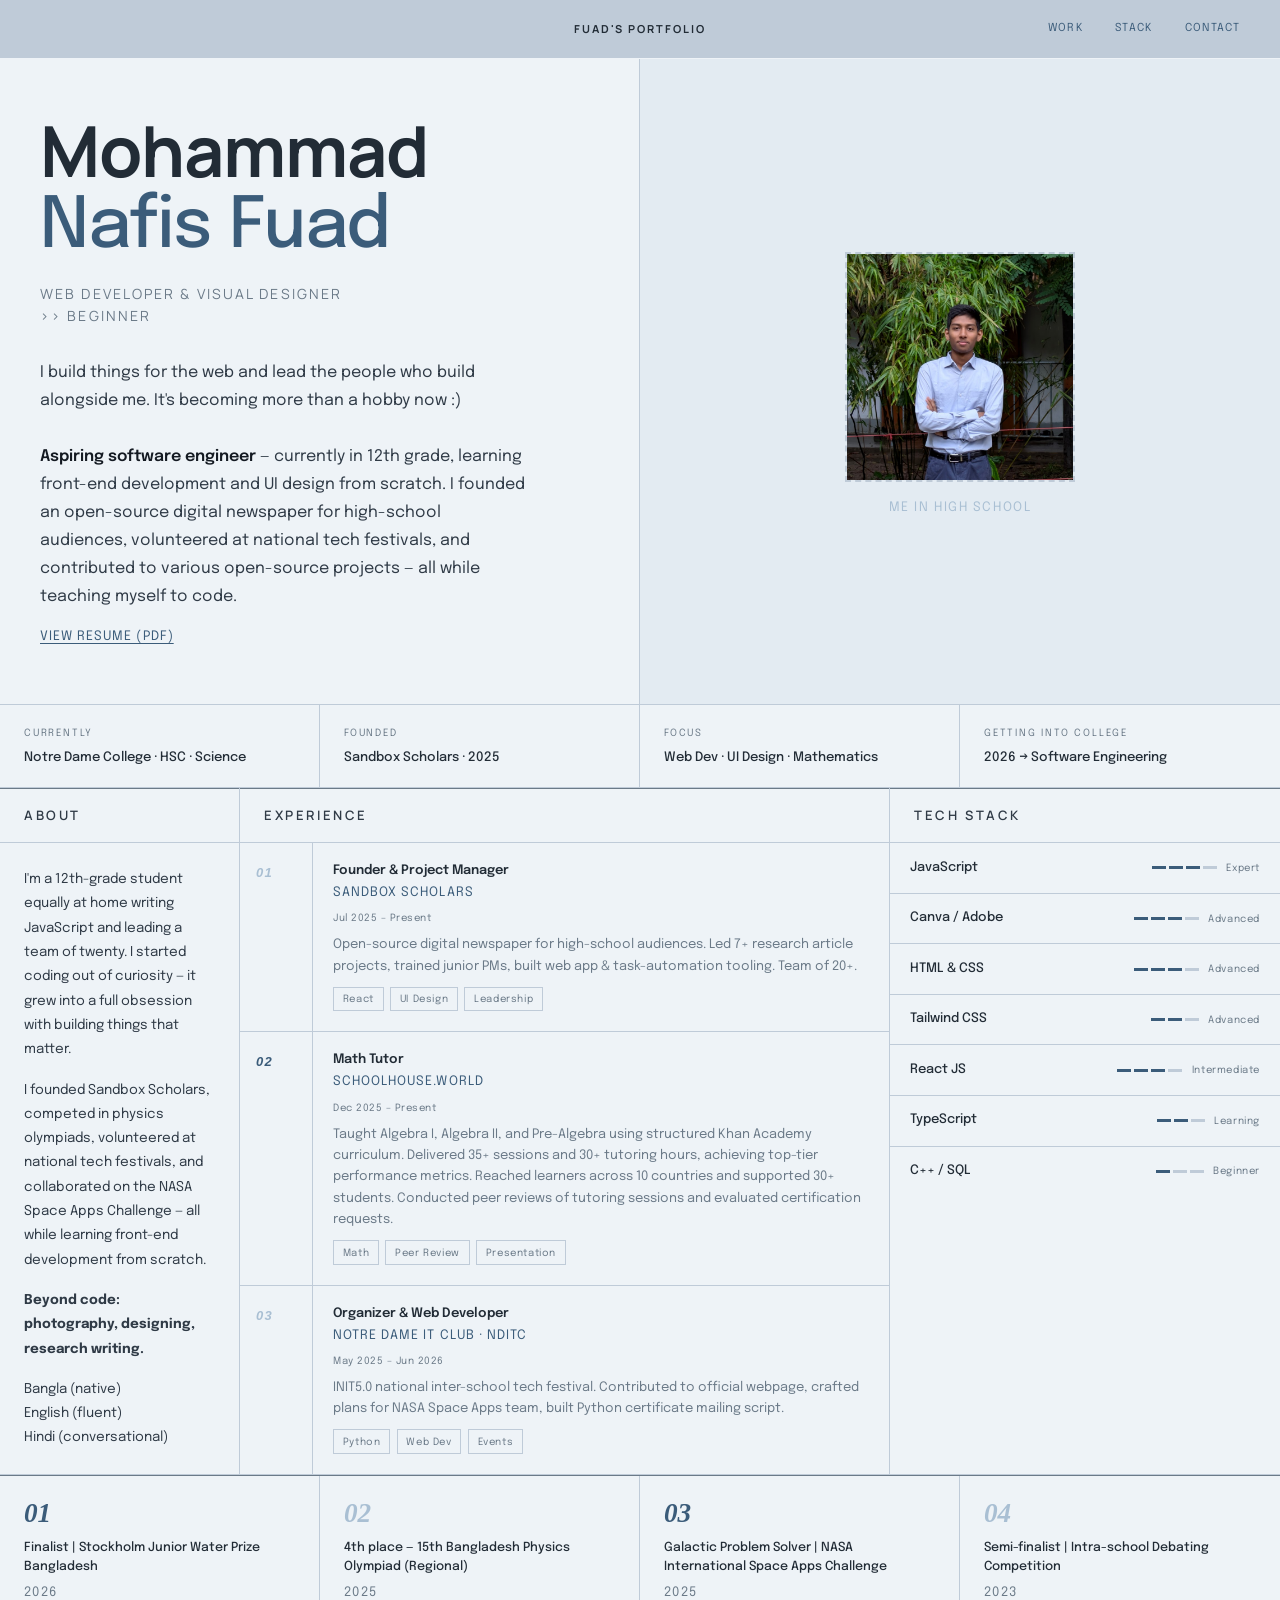
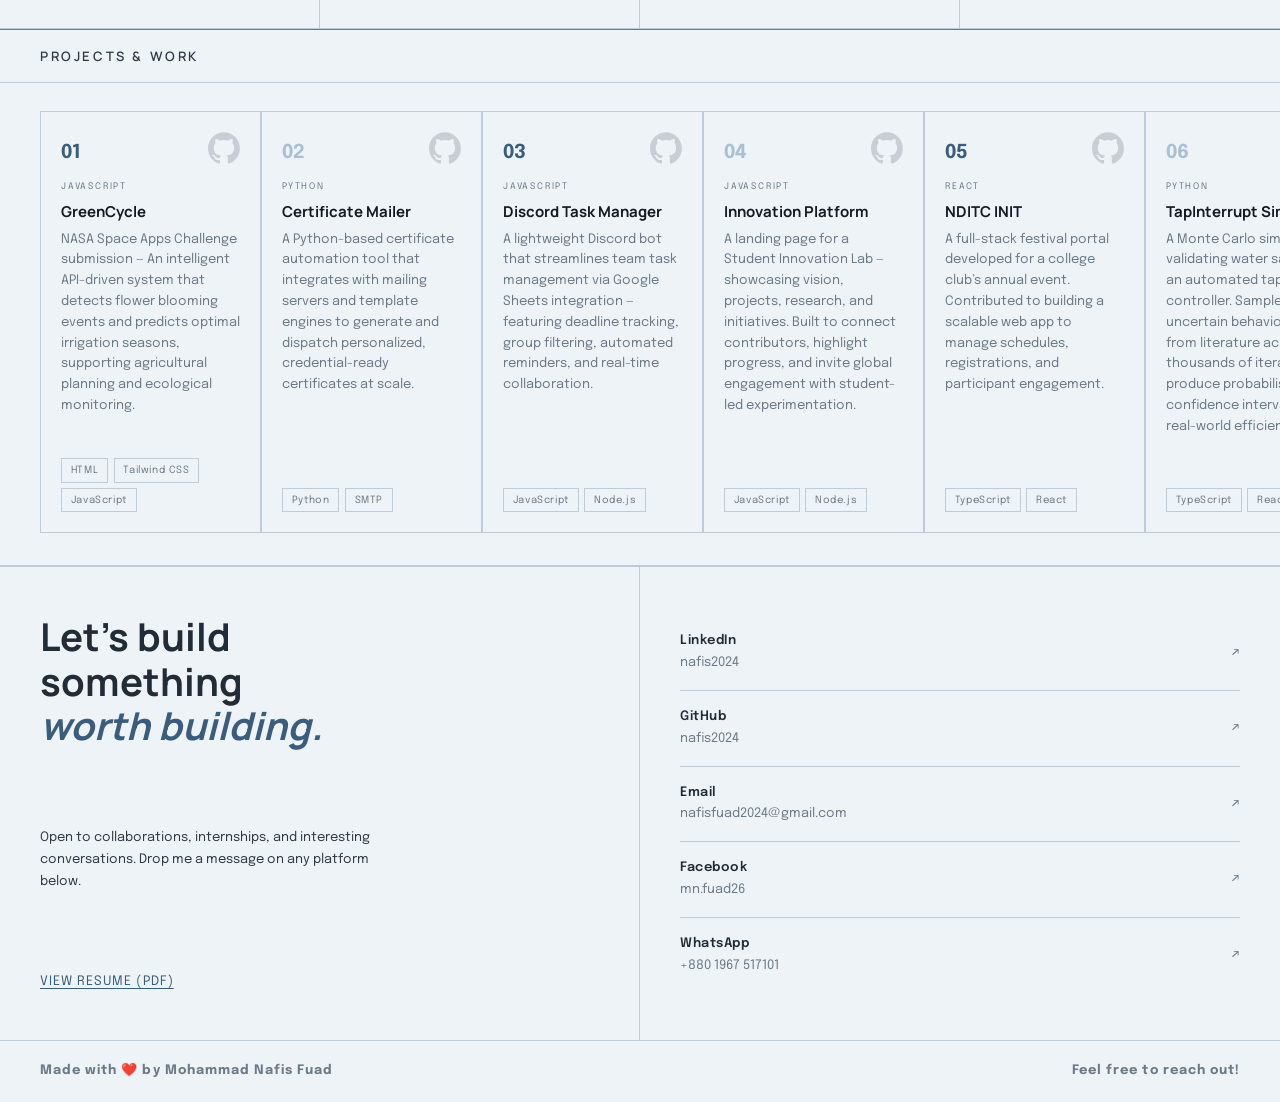
==== commit 5e395f04: "Finalized Projects" ====
--- a/index.html
+++ b/index.html
@@ -217,7 +217,7 @@
   padding:1.25rem 1rem;
   border-right:1px solid var(--border);
   font-size:13px;letter-spacing:0.1em;color:var(--warm-mid);
-  font-family:'Playfair Display',serif;
+  font-family:var(--sans);
   font-style:italic;
   font-weight: bold;
 }
@@ -270,7 +270,7 @@
 .award-cell:hover{background:var(--cream2);}
 .award-n{
   font-family:var(--serif);font-style:italic;
-  font-size:2rem;color:var(--border);
+  font-size:1.7rem;color:var(--border);
   line-height:1;margin-bottom:0.75rem;font-weight: bold;
 }
 .award-title{font-size:12.5px;font-weight:500;line-height:1.5;margin-bottom:0.4rem;}
@@ -567,7 +567,7 @@
 /* ── GITHUB CARD ── */
 .github-card {
   width: 220px;
-  height: 320px;
+  height: 420px;
   background: var(--cream);
   border-right: 1px solid var(--border);
   flex-shrink: 0;
@@ -580,6 +580,7 @@
   text-decoration: none;
   color: inherit;
   position: relative;
+  
 }
 
 .github-card:hover {
@@ -616,7 +617,7 @@
   flex: 1;
   display: flex;
   flex-direction: column;
-  justify-content: center;
+  justify-content: flex-start;
   padding: 1rem 0;
 }
 
@@ -638,14 +639,14 @@
 }
 
 .github-card-desc {
-  font-size: 11.5px;
+  font-size: 13px;
   color: var(--muted);
   line-height: 1.6;
   display: -webkit-box;
-  -webkit-line-clamp: 3;
-  line-clamp: 3;
+  -webkit-line-clamp: 13;
+  line-clamp: 13;
   -webkit-box-orient: vertical;
-  overflow: hidden;
+  overflow:hidden;
 }
 
 .github-card-bottom {
@@ -951,7 +952,7 @@
         - Add/remove .tag spans as needed
       -->
 
-      <a class="github-card" href="https://github.com/nafis2024/your-repo-1" target="_blank">
+      <a class="github-card" href="https://github.com/nafis2024/GreenCycle-frontend" target="_blank">
         <div class="github-card-top">
           <span class="github-card-num">01</span>
           <svg class="github-icon" viewBox="0 0 98 96" xmlns="http://www.w3.org/2000/svg" fill="currentColor">
@@ -960,20 +961,20 @@
         </div>
         <div class="github-card-mid">
           <p class="github-card-lang">JavaScript</p>
-          <p class="github-card-title">NafisFuad Portfolio</p>
-          <p class="github-card-desc">Personal portfolio site — editorial grid, cream palette, GitHub Pages.</p>
+          <p class="github-card-title">GreenCycle</p>
+          <p class="github-card-desc">NASA Space Apps Challenge submission — An intelligent API-driven system that detects flower blooming events and predicts optimal irrigation seasons, supporting agricultural planning and ecological monitoring.</p>
         </div>
         <div class="github-card-bottom">
           <div class="tags">
             <span class="tag">HTML</span>
-            <span class="tag">CSS</span>
-            <span class="tag">JS</span>
+            <span class="tag">Tailwind CSS</span>
+            <span class="tag">JavaScript</span>
           </div>
           
         </div>
       </a>
 
-      <a class="github-card" href="https://github.com/nafis2024/your-repo-2" target="_blank">
+      <a class="github-card" href="https://github.com/nafis2024/certificate-mailer" target="_blank">
         <div class="github-card-top">
           <span class="github-card-num">02</span>
           <svg class="github-icon" viewBox="0 0 98 96" xmlns="http://www.w3.org/2000/svg" fill="currentColor">
@@ -983,7 +984,7 @@
         <div class="github-card-mid">
           <p class="github-card-lang">Python</p>
           <p class="github-card-title">Certificate Mailer</p>
-          <p class="github-card-desc">Automated bulk certificate generation and email dispatch for INIT5.0.</p>
+          <p class="github-card-desc">A Python-based certificate automation tool that integrates with mailing servers and template engines to generate and dispatch personalized, credential-ready certificates at scale.</p>
         </div>
         <div class="github-card-bottom">
           <div class="tags">
@@ -994,7 +995,7 @@
         </div>
       </a>
 
-      <a class="github-card" href="https://github.com/nafis2024/your-repo-3" target="_blank">
+      <a class="github-card" href="https://github.com/sandbox-scholars/discord-task-manager" target="_blank">
         <div class="github-card-top">
           <span class="github-card-num">03</span>
           <svg class="github-icon" viewBox="0 0 98 96" xmlns="http://www.w3.org/2000/svg" fill="currentColor">
@@ -1002,20 +1003,20 @@
           </svg>
         </div>
         <div class="github-card-mid">
-          <p class="github-card-lang">React</p>
-          <p class="github-card-title">Sandbox Scholars Web App</p>
-          <p class="github-card-desc">Frontend for the open-source digital newspaper platform.</p>
+          <p class="github-card-lang">JavaScript</p>
+          <p class="github-card-title">Discord Task Manager</p>
+          <p class="github-card-desc">A lightweight Discord bot that streamlines team task management via Google Sheets integration — featuring deadline tracking, group filtering, automated reminders, and real-time collaboration.</p>
         </div>
         <div class="github-card-bottom">
           <div class="tags">
-            <span class="tag">React</span>
-            <span class="tag">CSS</span>
+            <span class="tag">JavaScript</span>
+            <span class="tag">Node.js</span>
           </div>
           
         </div>
       </a>
 
-      <a class="github-card" href="https://github.com/nafis2024/your-repo-4" target="_blank">
+      <a class="github-card" href="https://github.com/sandboxscholars/innovation-platform" target="_blank">
         <div class="github-card-top">
           <span class="github-card-num">04</span>
           <svg class="github-icon" viewBox="0 0 98 96" xmlns="http://www.w3.org/2000/svg" fill="currentColor">
@@ -1024,19 +1025,19 @@
         </div>
         <div class="github-card-mid">
           <p class="github-card-lang">JavaScript</p>
-          <p class="github-card-title">Project Name</p>
-          <p class="github-card-desc">One-line description of what this repo does.</p>
+          <p class="github-card-title">Innovation Platform</p>
+          <p class="github-card-desc">A landing page for a Student Innovation Lab — showcasing vision, projects, research, and initiatives. Built to connect contributors, highlight progress, and invite global engagement with student-led experimentation.</p>
         </div>
         <div class="github-card-bottom">
           <div class="tags">
-            <span class="tag">JS</span>
-            <span class="tag">Node</span>
+            <span class="tag">JavaScript</span>
+            <span class="tag">Node.js</span>
           </div>
           
         </div>
       </a>
 
-      <a class="github-card" href="https://github.com/nafis2024/your-repo-5" target="_blank">
+      <a class="github-card" href="https://github.com/nditc/NDITC-INIT" target="_blank">
         <div class="github-card-top">
           <span class="github-card-num">05</span>
           <svg class="github-icon" viewBox="0 0 98 96" xmlns="http://www.w3.org/2000/svg" fill="currentColor">
@@ -1044,13 +1045,79 @@
           </svg>
         </div>
         <div class="github-card-mid">
-          <p class="github-card-lang">C++</p>
-          <p class="github-card-title">Project Name</p>
-          <p class="github-card-desc">One-line description of what this repo does.</p>
+          <p class="github-card-lang">React</p>
+          <p class="github-card-title">NDITC INIT</p>
+          <p class="github-card-desc">A full-stack festival portal developed for a college club’s annual event. Contributed to building a scalable web app to manage schedules, registrations, and participant engagement.</p>
         </div>
         <div class="github-card-bottom">
           <div class="tags">
-            <span class="tag">C++</span>
+            <span class="tag">TypeScript</span>
+            <span class="tag">React</span>
+          </div>
+          
+        </div>
+      </a>
+
+      <a class="github-card" href="https://github.com/nafis2024/SJWP-TapInterrupt-Simulation" target="_blank">
+        <div class="github-card-top">
+          <span class="github-card-num">06</span>
+          <svg class="github-icon" viewBox="0 0 98 96" xmlns="http://www.w3.org/2000/svg" fill="currentColor">
+            <path fill-rule="evenodd" clip-rule="evenodd" d="M48.854 0C21.839 0 0 22 0 49.217c0 21.756 13.993 40.172 33.405 46.69 2.427.49 3.316-1.059 3.316-2.362 0-1.141-.08-5.052-.08-9.127-13.59 2.934-16.42-5.867-16.42-5.867-2.184-5.704-5.42-7.17-5.42-7.17-4.448-3.015.324-3.015.324-3.015 4.934.326 7.523 5.052 7.523 5.052 4.367 7.496 11.404 5.378 14.235 4.074.404-3.178 1.699-5.378 3.074-6.6-10.839-1.141-22.243-5.378-22.243-24.283 0-5.378 1.94-9.778 5.014-13.2-.485-1.222-2.184-6.275.486-13.038 0 0 4.125-1.304 13.426 5.052a46.97 46.97 0 0 1 12.214-1.63c4.125 0 8.33.571 12.213 1.63 9.302-6.356 13.427-5.052 13.427-5.052 2.67 6.763.97 11.816.485 13.038 3.155 3.422 5.015 7.822 5.015 13.2 0 18.905-11.404 23.06-22.324 24.283 1.78 1.548 3.316 4.481 3.316 9.126 0 6.6-.08 11.897-.08 13.526 0 1.304.89 2.853 3.316 2.364 19.412-6.52 33.405-24.935 33.405-46.691C97.707 22 75.788 0 48.854 0z"/>
+          </svg>
+        </div>
+        <div class="github-card-mid">
+          <p class="github-card-lang">Python</p>
+          <p class="github-card-title">TapInterrupt Simulation</p>
+          <p class="github-card-desc">A Monte Carlo simulation validating water savings for an automated tap controller. Samples uncertain behavioral inputs from literature across thousands of iterations to produce probabilistic confidence intervals for real-world efficiency claims.</p>
+        </div>
+        <div class="github-card-bottom">
+          <div class="tags">
+            <span class="tag">TypeScript</span>
+            <span class="tag">React</span>
+          </div>
+          
+        </div>
+      </a>
+
+      <a class="github-card" href="https://github.com/sandboxscholars/s2o-frontend" target="_blank">
+        <div class="github-card-top">
+          <span class="github-card-num">07</span>
+          <svg class="github-icon" viewBox="0 0 98 96" xmlns="http://www.w3.org/2000/svg" fill="currentColor">
+            <path fill-rule="evenodd" clip-rule="evenodd" d="M48.854 0C21.839 0 0 22 0 49.217c0 21.756 13.993 40.172 33.405 46.69 2.427.49 3.316-1.059 3.316-2.362 0-1.141-.08-5.052-.08-9.127-13.59 2.934-16.42-5.867-16.42-5.867-2.184-5.704-5.42-7.17-5.42-7.17-4.448-3.015.324-3.015.324-3.015 4.934.326 7.523 5.052 7.523 5.052 4.367 7.496 11.404 5.378 14.235 4.074.404-3.178 1.699-5.378 3.074-6.6-10.839-1.141-22.243-5.378-22.243-24.283 0-5.378 1.94-9.778 5.014-13.2-.485-1.222-2.184-6.275.486-13.038 0 0 4.125-1.304 13.426 5.052a46.97 46.97 0 0 1 12.214-1.63c4.125 0 8.33.571 12.213 1.63 9.302-6.356 13.427-5.052 13.427-5.052 2.67 6.763.97 11.816.485 13.038 3.155 3.422 5.015 7.822 5.015 13.2 0 18.905-11.404 23.06-22.324 24.283 1.78 1.548 3.316 4.481 3.316 9.126 0 6.6-.08 11.897-.08 13.526 0 1.304.89 2.853 3.316 2.364 19.412-6.52 33.405-24.935 33.405-46.691C97.707 22 75.788 0 48.854 0z"/>
+          </svg>
+        </div>
+        <div class="github-card-mid">
+          <p class="github-card-lang">React</p>
+          <p class="github-card-title"> Skills to Opportunity Mapper</p>
+          <p class="github-card-desc">An application that bridges to a backend job-data pipeline — fetching skills and opportunities from listings, then guiding users toward the most relevant learning roadmaps based on market demand.</p>
+        </div>
+        <div class="github-card-bottom">
+          <div class="tags">
+            <span class="tag">JavaScript</span>
+            <span class="tag">React</span>
+          </div>
+          
+        </div>
+      </a>
+
+      <a class="github-card" href="https://github.com/sandboxscholars/org-data-collector" target="_blank">
+        <div class="github-card-top">
+          <span class="github-card-num">08</span>
+          <svg class="github-icon" viewBox="0 0 98 96" xmlns="http://www.w3.org/2000/svg" fill="currentColor">
+            <path fill-rule="evenodd" clip-rule="evenodd" d="M48.854 0C21.839 0 0 22 0 49.217c0 21.756 13.993 40.172 33.405 46.69 2.427.49 3.316-1.059 3.316-2.362 0-1.141-.08-5.052-.08-9.127-13.59 2.934-16.42-5.867-16.42-5.867-2.184-5.704-5.42-7.17-5.42-7.17-4.448-3.015.324-3.015.324-3.015 4.934.326 7.523 5.052 7.523 5.052 4.367 7.496 11.404 5.378 14.235 4.074.404-3.178 1.699-5.378 3.074-6.6-10.839-1.141-22.243-5.378-22.243-24.283 0-5.378 1.94-9.778 5.014-13.2-.485-1.222-2.184-6.275.486-13.038 0 0 4.125-1.304 13.426 5.052a46.97 46.97 0 0 1 12.214-1.63c4.125 0 8.33.571 12.213 1.63 9.302-6.356 13.427-5.052 13.427-5.052 2.67 6.763.97 11.816.485 13.038 3.155 3.422 5.015 7.822 5.015 13.2 0 18.905-11.404 23.06-22.324 24.283 1.78 1.548 3.316 4.481 3.316 9.126 0 6.6-.08 11.897-.08 13.526 0 1.304.89 2.853 3.316 2.364 19.412-6.52 33.405-24.935 33.405-46.691C97.707 22 75.788 0 48.854 0z"/>
+          </svg>
+        </div>
+        <div class="github-card-mid">
+          <p class="github-card-lang">Python</p>
+          <p class="github-card-title">Market Data Scraper</p>
+          <p class="github-card-desc">A focused data collection tool that pulls product pricing across different timelines via multiple APIs, enabling temporal price tracking and trend analysis for the same item.
+
+</p>
+        </div>
+        <div class="github-card-bottom">
+          <div class="tags">
+            <span class="tag">Python</span>
+            <span class="tag">Pages API</span>
           </div>
           
         </div>
@@ -1101,7 +1168,7 @@
 </footer>
 
 <script>
-
+  // SCRIPT 01
   // Reveal animations using Intersection Observer
 const els = document.querySelectorAll('.reveal');
 const ob = new IntersectionObserver(entries=>{
@@ -1114,23 +1181,66 @@
 },{threshold:0.08});
 els.forEach(el=>ob.observe(el));
 
+// SCRIPT 02
 // Horizontal scroll drag for projects rows
 document.querySelectorAll('.projects-scroll-wrap').forEach(wrap => {
   let isDown = false, startX, scrollLeft;
+  let hasMoved = false; // Track if a real drag occurred
+
   wrap.addEventListener('mousedown', e => {
     isDown = true;
-    wrap.classList.add('is-dragging');
+    hasMoved = false; // Reset on every new click
     startX = e.pageX - wrap.offsetLeft;
     scrollLeft = wrap.scrollLeft;
+    // REMOVED: wrap.classList.add('is-dragging') from here
   });
-  wrap.addEventListener('mouseleave', () => { isDown = false; wrap.classList.remove('is-dragging'); });
-  wrap.addEventListener('mouseup', () => { isDown = false; wrap.classList.remove('is-dragging'); });
+
+  wrap.addEventListener('mouseleave', () => { 
+    isDown = false; 
+    wrap.classList.remove('is-dragging'); 
+  });
+
+  wrap.addEventListener('mouseup', () => { 
+    isDown = false; 
+    // Small timeout ensures the click event fires before the class drops
+    setTimeout(() => {
+      wrap.classList.remove('is-dragging'); 
+    }, 50);
+  });
+
   wrap.addEventListener('mousemove', e => {
     if (!isDown) return;
-    e.preventDefault();
+    
     const x = e.pageX - wrap.offsetLeft;
-    wrap.scrollLeft = scrollLeft - (x - startX) * 1.2;
+    const walk = x - startX;
+
+    // Only treat it as a drag if they move the mouse more than 5 pixels
+    if (Math.abs(walk) > 5) {
+      hasMoved = true;
+      wrap.classList.add('is-dragging');
+      e.preventDefault();
+      wrap.scrollLeft = scrollLeft - walk * 1.2;
+    }
   });
+
+  // If they dragged, stop the link from opening. If they just clicked, let it go through!
+  wrap.addEventListener('click', e => {
+    if (hasMoved) {
+      e.preventDefault();
+    }
+  });
+});
+
+  // SCRIPT 03
+  // Select all elements with the card number class
+document.querySelectorAll('.github-card-num,.exp-cell-num,.award-n').forEach((el, index) => {
+  if (index % 2 === 0) {
+    // Even index (1st, 3rd, 5th items...) -> Bright Bluish
+    el.style.color = 'var(--accent-light)'; 
+  } else {
+    // Odd index (2nd, 4th, 6th items...) -> Dark Bluish
+    el.style.color = 'var(--accent)'; 
+  }
 });
 </script>
 </body>
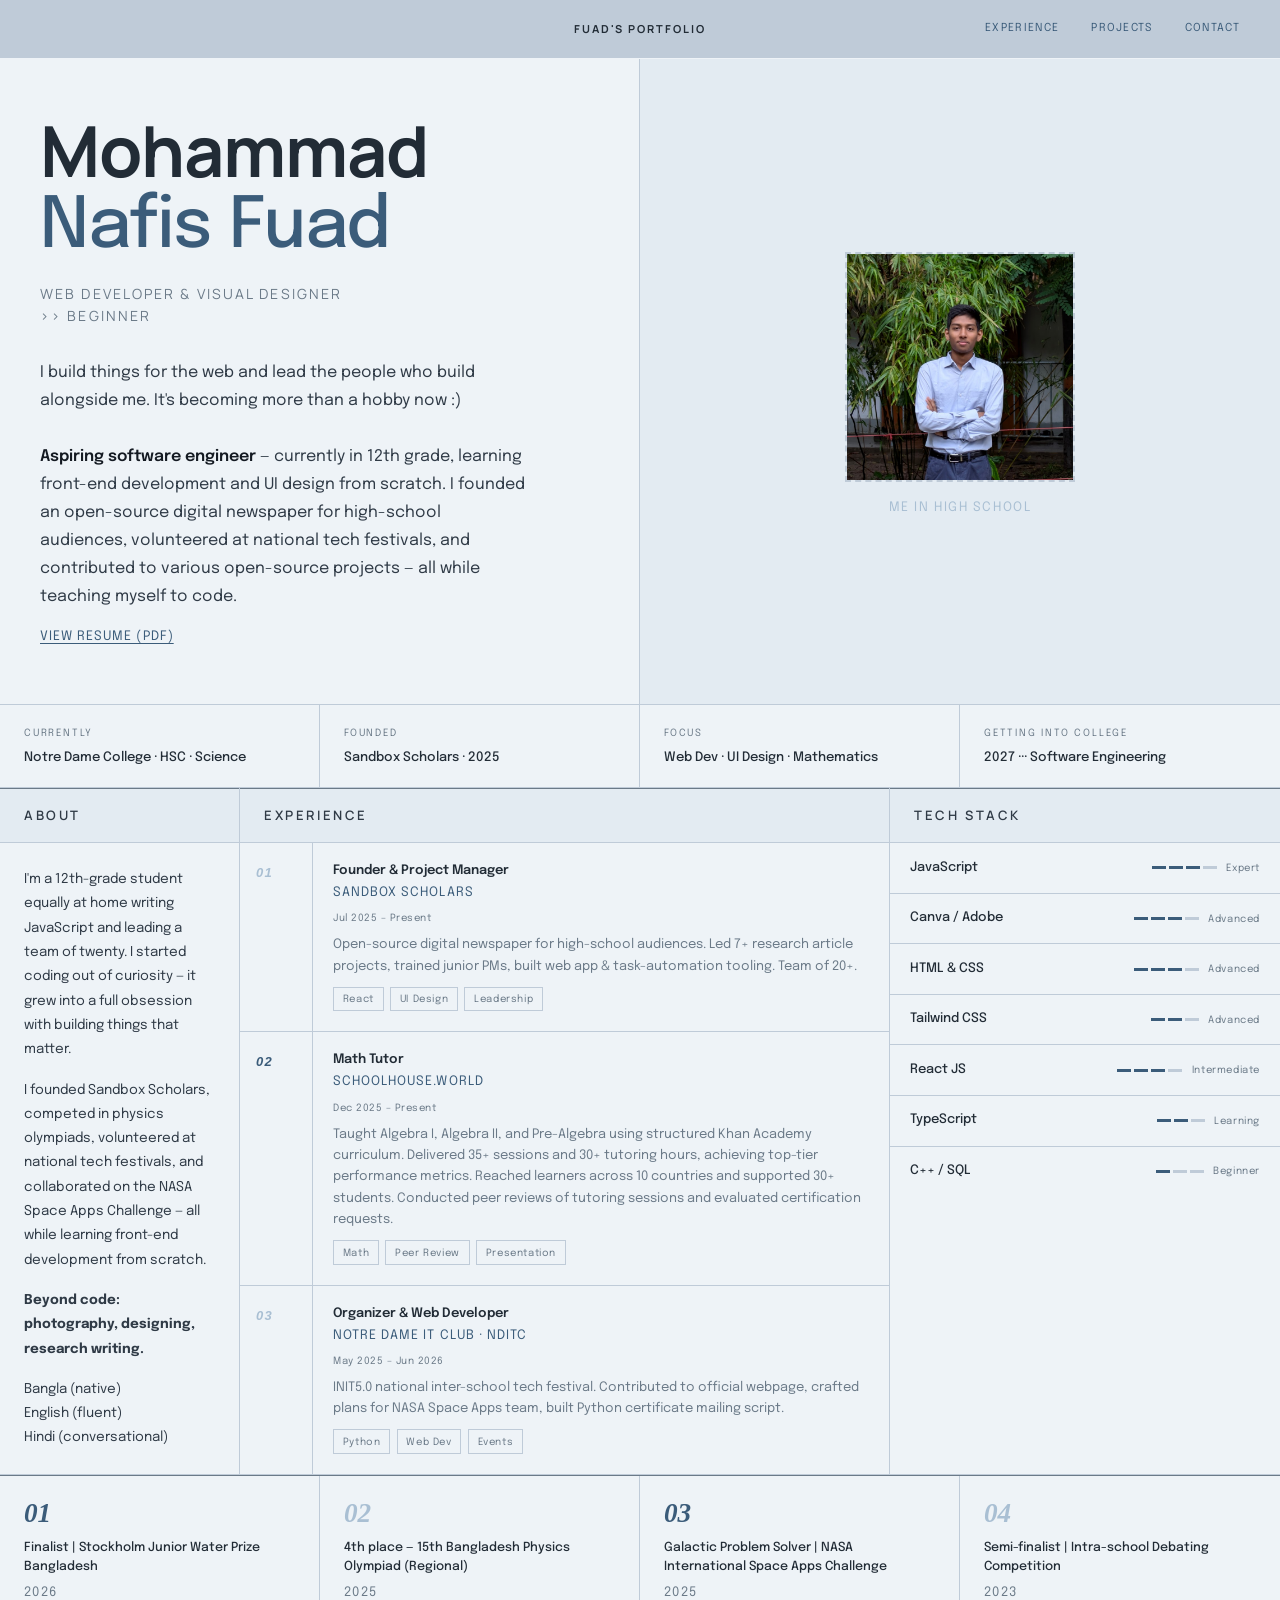
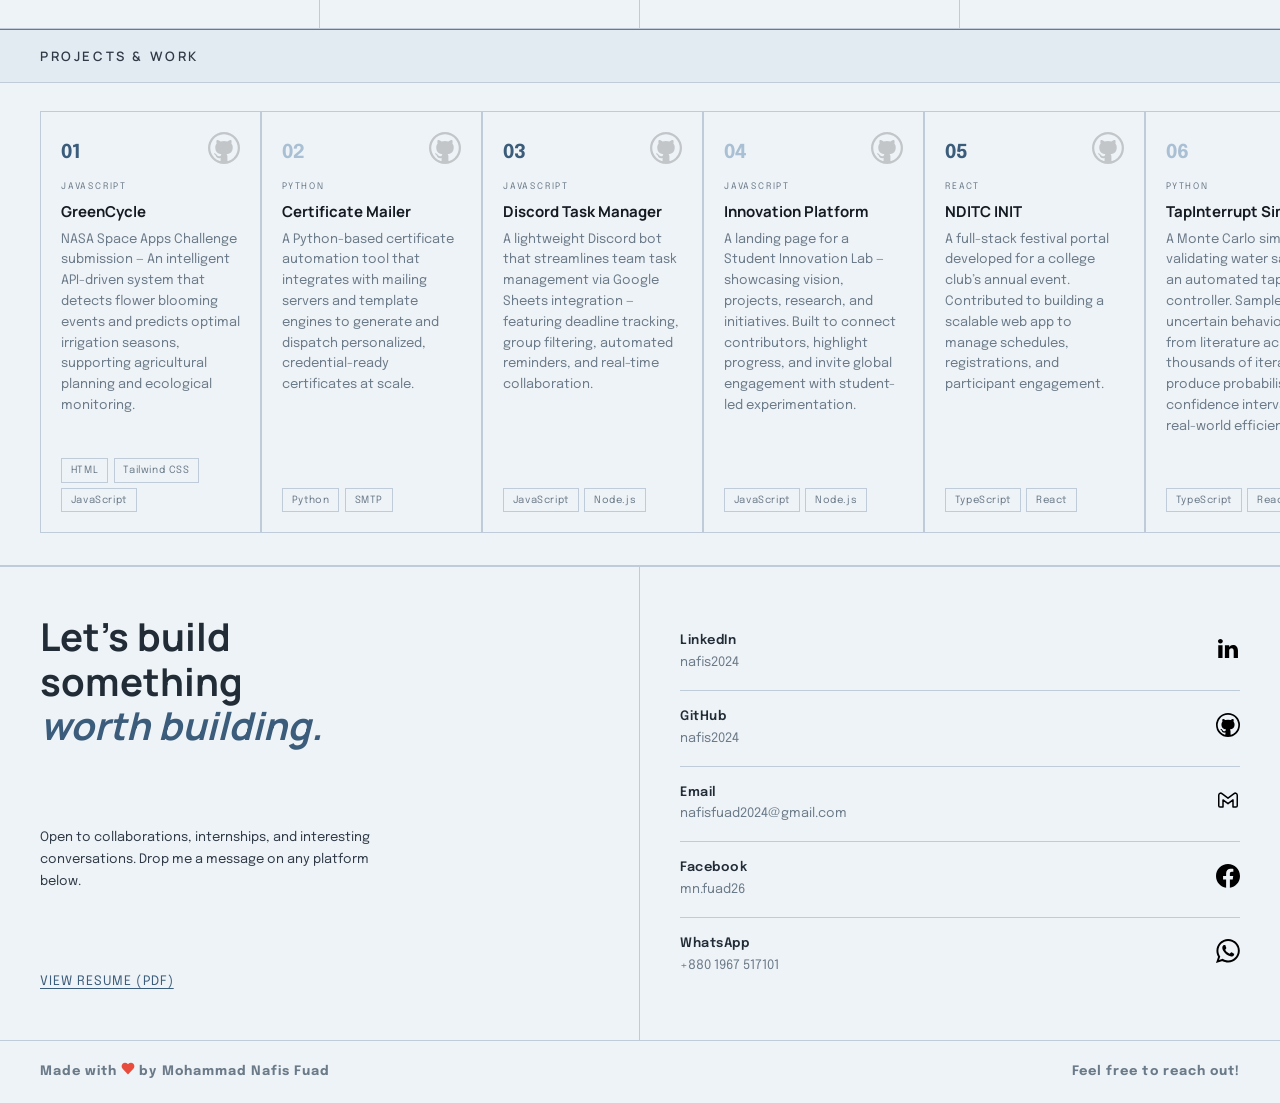
==== commit bdb4b39c: "SVG Polish" ====
--- a/index.html
+++ b/index.html
@@ -190,6 +190,7 @@
   font-size:13px;letter-spacing:0.2em;text-transform:uppercase;
   color:var(--warm-mid);
   font-weight:600;
+  background-color: var(--cream2);
 }
 
 /* ABOUT COL */
@@ -372,6 +373,7 @@
   border-bottom: 1px solid var(--border);
   border-top: 1px solid var(--muted);
   gap: 1.5rem;
+  background-color: var(--cream2);
 }
 
 .projects-section-title {
@@ -676,8 +678,9 @@
   <span class="nav-logo"></span> 
   <span class="nav-center"> Fuad's Portfolio</span>
   <div class="nav-right">
-    <a href="#work">Work</a>
-    <a href="#stack">Stack</a>
+    <a href="#experience">Experience</a>
+    <!--<a href="#stack">Stack</a>-->
+    <a href="#projects">Projects</a>
     <a href="#contact">Contact</a>
   </div>
 </nav>
@@ -720,12 +723,12 @@
   </div>
   <div class="info-cell">
     <p class="info-cell-label">Getting Into College</p>
-    <p class="info-cell-value">2026 → Software Engineering</p>
+    <p class="info-cell-value">2027 ··· Software Engineering</p>
   </div>
 </div>
 
 <!-- MAIN GRID -->
-<div class="main-grid" id="work">
+<div class="main-grid" id="experience">
 
   <!-- ABOUT -->
   <div class="grid-col reveal">
@@ -872,7 +875,7 @@
 
   <!-- Section header -->
   <div class="projects-section-header">
-    <span class="projects-section-title">Projects & Work</span>
+    <span class="projects-section-title" id="projects">Projects & Work</span>
     
   </div>
 
@@ -955,9 +958,7 @@
       <a class="github-card" href="https://github.com/nafis2024/GreenCycle-frontend" target="_blank">
         <div class="github-card-top">
           <span class="github-card-num">01</span>
-          <svg class="github-icon" viewBox="0 0 98 96" xmlns="http://www.w3.org/2000/svg" fill="currentColor">
-            <path fill-rule="evenodd" clip-rule="evenodd" d="M48.854 0C21.839 0 0 22 0 49.217c0 21.756 13.993 40.172 33.405 46.69 2.427.49 3.316-1.059 3.316-2.362 0-1.141-.08-5.052-.08-9.127-13.59 2.934-16.42-5.867-16.42-5.867-2.184-5.704-5.42-7.17-5.42-7.17-4.448-3.015.324-3.015.324-3.015 4.934.326 7.523 5.052 7.523 5.052 4.367 7.496 11.404 5.378 14.235 4.074.404-3.178 1.699-5.378 3.074-6.6-10.839-1.141-22.243-5.378-22.243-24.283 0-5.378 1.94-9.778 5.014-13.2-.485-1.222-2.184-6.275.486-13.038 0 0 4.125-1.304 13.426 5.052a46.97 46.97 0 0 1 12.214-1.63c4.125 0 8.33.571 12.213 1.63 9.302-6.356 13.427-5.052 13.427-5.052 2.67 6.763.97 11.816.485 13.038 3.155 3.422 5.015 7.822 5.015 13.2 0 18.905-11.404 23.06-22.324 24.283 1.78 1.548 3.316 4.481 3.316 9.126 0 6.6-.08 11.897-.08 13.526 0 1.304.89 2.853 3.316 2.364 19.412-6.52 33.405-24.935 33.405-46.691C97.707 22 75.788 0 48.854 0z"/>
-          </svg>
+          <svg class="github-icon" width="24px" height="24px" viewBox="0 0 24 24" xmlns="http://www.w3.org/2000/svg" fill="#000000"><path d="M12 0a12 12 0 1 0 0 24 12 12 0 0 0 0-24zm3.163 21.783h-.093a.513.513 0 0 1-.382-.14.513.513 0 0 1-.14-.372v-1.406c.006-.467.01-.94.01-1.416a3.693 3.693 0 0 0-.151-1.028 1.832 1.832 0 0 0-.542-.875 8.014 8.014 0 0 0 2.038-.471 4.051 4.051 0 0 0 1.466-.964c.407-.427.71-.943.885-1.506a6.77 6.77 0 0 0 .3-2.13 4.138 4.138 0 0 0-.26-1.476 3.892 3.892 0 0 0-.795-1.284 2.81 2.81 0 0 0 .162-.582c.033-.2.05-.402.05-.604 0-.26-.03-.52-.09-.773a5.309 5.309 0 0 0-.221-.763.293.293 0 0 0-.111-.02h-.11c-.23.002-.456.04-.674.111a5.34 5.34 0 0 0-.703.26 6.503 6.503 0 0 0-.661.343c-.215.127-.405.249-.573.362a9.578 9.578 0 0 0-5.143 0 13.507 13.507 0 0 0-.572-.362 6.022 6.022 0 0 0-.672-.342 4.516 4.516 0 0 0-.705-.261 2.203 2.203 0 0 0-.662-.111h-.11a.29.29 0 0 0-.11.02 5.844 5.844 0 0 0-.23.763c-.054.254-.08.513-.081.773 0 .202.017.404.051.604.033.199.086.394.16.582A3.888 3.888 0 0 0 5.702 10a4.142 4.142 0 0 0-.263 1.476 6.871 6.871 0 0 0 .292 2.12c.181.563.483 1.08.884 1.516.415.422.915.75 1.466.964.653.25 1.337.41 2.033.476a1.828 1.828 0 0 0-.452.633 2.99 2.99 0 0 0-.2.744 2.754 2.754 0 0 1-1.175.27 1.788 1.788 0 0 1-1.065-.3 2.904 2.904 0 0 1-.752-.824 3.1 3.1 0 0 0-.292-.382 2.693 2.693 0 0 0-.372-.343 1.841 1.841 0 0 0-.432-.24 1.2 1.2 0 0 0-.481-.101c-.04.001-.08.005-.12.01a.649.649 0 0 0-.162.02.408.408 0 0 0-.13.06.116.116 0 0 0-.06.1.33.33 0 0 0 .14.242c.093.074.17.131.232.171l.03.021c.133.103.261.214.382.333.112.098.213.209.3.33.09.119.168.246.231.381.073.134.15.288.231.463.188.474.522.875.954 1.145.453.243.961.364 1.476.351.174 0 .349-.01.522-.03.172-.028.343-.057.515-.091v1.743a.5.5 0 0 1-.533.521h-.062a10.286 10.286 0 1 1 6.324 0v.005z"/></svg>
         </div>
         <div class="github-card-mid">
           <p class="github-card-lang">JavaScript</p>
@@ -977,9 +978,7 @@
       <a class="github-card" href="https://github.com/nafis2024/certificate-mailer" target="_blank">
         <div class="github-card-top">
           <span class="github-card-num">02</span>
-          <svg class="github-icon" viewBox="0 0 98 96" xmlns="http://www.w3.org/2000/svg" fill="currentColor">
-            <path fill-rule="evenodd" clip-rule="evenodd" d="M48.854 0C21.839 0 0 22 0 49.217c0 21.756 13.993 40.172 33.405 46.69 2.427.49 3.316-1.059 3.316-2.362 0-1.141-.08-5.052-.08-9.127-13.59 2.934-16.42-5.867-16.42-5.867-2.184-5.704-5.42-7.17-5.42-7.17-4.448-3.015.324-3.015.324-3.015 4.934.326 7.523 5.052 7.523 5.052 4.367 7.496 11.404 5.378 14.235 4.074.404-3.178 1.699-5.378 3.074-6.6-10.839-1.141-22.243-5.378-22.243-24.283 0-5.378 1.94-9.778 5.014-13.2-.485-1.222-2.184-6.275.486-13.038 0 0 4.125-1.304 13.426 5.052a46.97 46.97 0 0 1 12.214-1.63c4.125 0 8.33.571 12.213 1.63 9.302-6.356 13.427-5.052 13.427-5.052 2.67 6.763.97 11.816.485 13.038 3.155 3.422 5.015 7.822 5.015 13.2 0 18.905-11.404 23.06-22.324 24.283 1.78 1.548 3.316 4.481 3.316 9.126 0 6.6-.08 11.897-.08 13.526 0 1.304.89 2.853 3.316 2.364 19.412-6.52 33.405-24.935 33.405-46.691C97.707 22 75.788 0 48.854 0z"/>
-          </svg>
+          <svg class="github-icon" width="24px" height="24px" viewBox="0 0 24 24" xmlns="http://www.w3.org/2000/svg" fill="#000000"><path d="M12 0a12 12 0 1 0 0 24 12 12 0 0 0 0-24zm3.163 21.783h-.093a.513.513 0 0 1-.382-.14.513.513 0 0 1-.14-.372v-1.406c.006-.467.01-.94.01-1.416a3.693 3.693 0 0 0-.151-1.028 1.832 1.832 0 0 0-.542-.875 8.014 8.014 0 0 0 2.038-.471 4.051 4.051 0 0 0 1.466-.964c.407-.427.71-.943.885-1.506a6.77 6.77 0 0 0 .3-2.13 4.138 4.138 0 0 0-.26-1.476 3.892 3.892 0 0 0-.795-1.284 2.81 2.81 0 0 0 .162-.582c.033-.2.05-.402.05-.604 0-.26-.03-.52-.09-.773a5.309 5.309 0 0 0-.221-.763.293.293 0 0 0-.111-.02h-.11c-.23.002-.456.04-.674.111a5.34 5.34 0 0 0-.703.26 6.503 6.503 0 0 0-.661.343c-.215.127-.405.249-.573.362a9.578 9.578 0 0 0-5.143 0 13.507 13.507 0 0 0-.572-.362 6.022 6.022 0 0 0-.672-.342 4.516 4.516 0 0 0-.705-.261 2.203 2.203 0 0 0-.662-.111h-.11a.29.29 0 0 0-.11.02 5.844 5.844 0 0 0-.23.763c-.054.254-.08.513-.081.773 0 .202.017.404.051.604.033.199.086.394.16.582A3.888 3.888 0 0 0 5.702 10a4.142 4.142 0 0 0-.263 1.476 6.871 6.871 0 0 0 .292 2.12c.181.563.483 1.08.884 1.516.415.422.915.75 1.466.964.653.25 1.337.41 2.033.476a1.828 1.828 0 0 0-.452.633 2.99 2.99 0 0 0-.2.744 2.754 2.754 0 0 1-1.175.27 1.788 1.788 0 0 1-1.065-.3 2.904 2.904 0 0 1-.752-.824 3.1 3.1 0 0 0-.292-.382 2.693 2.693 0 0 0-.372-.343 1.841 1.841 0 0 0-.432-.24 1.2 1.2 0 0 0-.481-.101c-.04.001-.08.005-.12.01a.649.649 0 0 0-.162.02.408.408 0 0 0-.13.06.116.116 0 0 0-.06.1.33.33 0 0 0 .14.242c.093.074.17.131.232.171l.03.021c.133.103.261.214.382.333.112.098.213.209.3.33.09.119.168.246.231.381.073.134.15.288.231.463.188.474.522.875.954 1.145.453.243.961.364 1.476.351.174 0 .349-.01.522-.03.172-.028.343-.057.515-.091v1.743a.5.5 0 0 1-.533.521h-.062a10.286 10.286 0 1 1 6.324 0v.005z"/></svg>
         </div>
         <div class="github-card-mid">
           <p class="github-card-lang">Python</p>
@@ -998,9 +997,7 @@
       <a class="github-card" href="https://github.com/sandbox-scholars/discord-task-manager" target="_blank">
         <div class="github-card-top">
           <span class="github-card-num">03</span>
-          <svg class="github-icon" viewBox="0 0 98 96" xmlns="http://www.w3.org/2000/svg" fill="currentColor">
-            <path fill-rule="evenodd" clip-rule="evenodd" d="M48.854 0C21.839 0 0 22 0 49.217c0 21.756 13.993 40.172 33.405 46.69 2.427.49 3.316-1.059 3.316-2.362 0-1.141-.08-5.052-.08-9.127-13.59 2.934-16.42-5.867-16.42-5.867-2.184-5.704-5.42-7.17-5.42-7.17-4.448-3.015.324-3.015.324-3.015 4.934.326 7.523 5.052 7.523 5.052 4.367 7.496 11.404 5.378 14.235 4.074.404-3.178 1.699-5.378 3.074-6.6-10.839-1.141-22.243-5.378-22.243-24.283 0-5.378 1.94-9.778 5.014-13.2-.485-1.222-2.184-6.275.486-13.038 0 0 4.125-1.304 13.426 5.052a46.97 46.97 0 0 1 12.214-1.63c4.125 0 8.33.571 12.213 1.63 9.302-6.356 13.427-5.052 13.427-5.052 2.67 6.763.97 11.816.485 13.038 3.155 3.422 5.015 7.822 5.015 13.2 0 18.905-11.404 23.06-22.324 24.283 1.78 1.548 3.316 4.481 3.316 9.126 0 6.6-.08 11.897-.08 13.526 0 1.304.89 2.853 3.316 2.364 19.412-6.52 33.405-24.935 33.405-46.691C97.707 22 75.788 0 48.854 0z"/>
-          </svg>
+          <svg class="github-icon" width="24px" height="24px" viewBox="0 0 24 24" xmlns="http://www.w3.org/2000/svg" fill="#000000"><path d="M12 0a12 12 0 1 0 0 24 12 12 0 0 0 0-24zm3.163 21.783h-.093a.513.513 0 0 1-.382-.14.513.513 0 0 1-.14-.372v-1.406c.006-.467.01-.94.01-1.416a3.693 3.693 0 0 0-.151-1.028 1.832 1.832 0 0 0-.542-.875 8.014 8.014 0 0 0 2.038-.471 4.051 4.051 0 0 0 1.466-.964c.407-.427.71-.943.885-1.506a6.77 6.77 0 0 0 .3-2.13 4.138 4.138 0 0 0-.26-1.476 3.892 3.892 0 0 0-.795-1.284 2.81 2.81 0 0 0 .162-.582c.033-.2.05-.402.05-.604 0-.26-.03-.52-.09-.773a5.309 5.309 0 0 0-.221-.763.293.293 0 0 0-.111-.02h-.11c-.23.002-.456.04-.674.111a5.34 5.34 0 0 0-.703.26 6.503 6.503 0 0 0-.661.343c-.215.127-.405.249-.573.362a9.578 9.578 0 0 0-5.143 0 13.507 13.507 0 0 0-.572-.362 6.022 6.022 0 0 0-.672-.342 4.516 4.516 0 0 0-.705-.261 2.203 2.203 0 0 0-.662-.111h-.11a.29.29 0 0 0-.11.02 5.844 5.844 0 0 0-.23.763c-.054.254-.08.513-.081.773 0 .202.017.404.051.604.033.199.086.394.16.582A3.888 3.888 0 0 0 5.702 10a4.142 4.142 0 0 0-.263 1.476 6.871 6.871 0 0 0 .292 2.12c.181.563.483 1.08.884 1.516.415.422.915.75 1.466.964.653.25 1.337.41 2.033.476a1.828 1.828 0 0 0-.452.633 2.99 2.99 0 0 0-.2.744 2.754 2.754 0 0 1-1.175.27 1.788 1.788 0 0 1-1.065-.3 2.904 2.904 0 0 1-.752-.824 3.1 3.1 0 0 0-.292-.382 2.693 2.693 0 0 0-.372-.343 1.841 1.841 0 0 0-.432-.24 1.2 1.2 0 0 0-.481-.101c-.04.001-.08.005-.12.01a.649.649 0 0 0-.162.02.408.408 0 0 0-.13.06.116.116 0 0 0-.06.1.33.33 0 0 0 .14.242c.093.074.17.131.232.171l.03.021c.133.103.261.214.382.333.112.098.213.209.3.33.09.119.168.246.231.381.073.134.15.288.231.463.188.474.522.875.954 1.145.453.243.961.364 1.476.351.174 0 .349-.01.522-.03.172-.028.343-.057.515-.091v1.743a.5.5 0 0 1-.533.521h-.062a10.286 10.286 0 1 1 6.324 0v.005z"/></svg>
         </div>
         <div class="github-card-mid">
           <p class="github-card-lang">JavaScript</p>
@@ -1019,9 +1016,7 @@
       <a class="github-card" href="https://github.com/sandboxscholars/innovation-platform" target="_blank">
         <div class="github-card-top">
           <span class="github-card-num">04</span>
-          <svg class="github-icon" viewBox="0 0 98 96" xmlns="http://www.w3.org/2000/svg" fill="currentColor">
-            <path fill-rule="evenodd" clip-rule="evenodd" d="M48.854 0C21.839 0 0 22 0 49.217c0 21.756 13.993 40.172 33.405 46.69 2.427.49 3.316-1.059 3.316-2.362 0-1.141-.08-5.052-.08-9.127-13.59 2.934-16.42-5.867-16.42-5.867-2.184-5.704-5.42-7.17-5.42-7.17-4.448-3.015.324-3.015.324-3.015 4.934.326 7.523 5.052 7.523 5.052 4.367 7.496 11.404 5.378 14.235 4.074.404-3.178 1.699-5.378 3.074-6.6-10.839-1.141-22.243-5.378-22.243-24.283 0-5.378 1.94-9.778 5.014-13.2-.485-1.222-2.184-6.275.486-13.038 0 0 4.125-1.304 13.426 5.052a46.97 46.97 0 0 1 12.214-1.63c4.125 0 8.33.571 12.213 1.63 9.302-6.356 13.427-5.052 13.427-5.052 2.67 6.763.97 11.816.485 13.038 3.155 3.422 5.015 7.822 5.015 13.2 0 18.905-11.404 23.06-22.324 24.283 1.78 1.548 3.316 4.481 3.316 9.126 0 6.6-.08 11.897-.08 13.526 0 1.304.89 2.853 3.316 2.364 19.412-6.52 33.405-24.935 33.405-46.691C97.707 22 75.788 0 48.854 0z"/>
-          </svg>
+          <svg class="github-icon" width="24px" height="24px" viewBox="0 0 24 24" xmlns="http://www.w3.org/2000/svg" fill="#000000"><path d="M12 0a12 12 0 1 0 0 24 12 12 0 0 0 0-24zm3.163 21.783h-.093a.513.513 0 0 1-.382-.14.513.513 0 0 1-.14-.372v-1.406c.006-.467.01-.94.01-1.416a3.693 3.693 0 0 0-.151-1.028 1.832 1.832 0 0 0-.542-.875 8.014 8.014 0 0 0 2.038-.471 4.051 4.051 0 0 0 1.466-.964c.407-.427.71-.943.885-1.506a6.77 6.77 0 0 0 .3-2.13 4.138 4.138 0 0 0-.26-1.476 3.892 3.892 0 0 0-.795-1.284 2.81 2.81 0 0 0 .162-.582c.033-.2.05-.402.05-.604 0-.26-.03-.52-.09-.773a5.309 5.309 0 0 0-.221-.763.293.293 0 0 0-.111-.02h-.11c-.23.002-.456.04-.674.111a5.34 5.34 0 0 0-.703.26 6.503 6.503 0 0 0-.661.343c-.215.127-.405.249-.573.362a9.578 9.578 0 0 0-5.143 0 13.507 13.507 0 0 0-.572-.362 6.022 6.022 0 0 0-.672-.342 4.516 4.516 0 0 0-.705-.261 2.203 2.203 0 0 0-.662-.111h-.11a.29.29 0 0 0-.11.02 5.844 5.844 0 0 0-.23.763c-.054.254-.08.513-.081.773 0 .202.017.404.051.604.033.199.086.394.16.582A3.888 3.888 0 0 0 5.702 10a4.142 4.142 0 0 0-.263 1.476 6.871 6.871 0 0 0 .292 2.12c.181.563.483 1.08.884 1.516.415.422.915.75 1.466.964.653.25 1.337.41 2.033.476a1.828 1.828 0 0 0-.452.633 2.99 2.99 0 0 0-.2.744 2.754 2.754 0 0 1-1.175.27 1.788 1.788 0 0 1-1.065-.3 2.904 2.904 0 0 1-.752-.824 3.1 3.1 0 0 0-.292-.382 2.693 2.693 0 0 0-.372-.343 1.841 1.841 0 0 0-.432-.24 1.2 1.2 0 0 0-.481-.101c-.04.001-.08.005-.12.01a.649.649 0 0 0-.162.02.408.408 0 0 0-.13.06.116.116 0 0 0-.06.1.33.33 0 0 0 .14.242c.093.074.17.131.232.171l.03.021c.133.103.261.214.382.333.112.098.213.209.3.33.09.119.168.246.231.381.073.134.15.288.231.463.188.474.522.875.954 1.145.453.243.961.364 1.476.351.174 0 .349-.01.522-.03.172-.028.343-.057.515-.091v1.743a.5.5 0 0 1-.533.521h-.062a10.286 10.286 0 1 1 6.324 0v.005z"/></svg>
         </div>
         <div class="github-card-mid">
           <p class="github-card-lang">JavaScript</p>
@@ -1040,9 +1035,7 @@
       <a class="github-card" href="https://github.com/nditc/NDITC-INIT" target="_blank">
         <div class="github-card-top">
           <span class="github-card-num">05</span>
-          <svg class="github-icon" viewBox="0 0 98 96" xmlns="http://www.w3.org/2000/svg" fill="currentColor">
-            <path fill-rule="evenodd" clip-rule="evenodd" d="M48.854 0C21.839 0 0 22 0 49.217c0 21.756 13.993 40.172 33.405 46.69 2.427.49 3.316-1.059 3.316-2.362 0-1.141-.08-5.052-.08-9.127-13.59 2.934-16.42-5.867-16.42-5.867-2.184-5.704-5.42-7.17-5.42-7.17-4.448-3.015.324-3.015.324-3.015 4.934.326 7.523 5.052 7.523 5.052 4.367 7.496 11.404 5.378 14.235 4.074.404-3.178 1.699-5.378 3.074-6.6-10.839-1.141-22.243-5.378-22.243-24.283 0-5.378 1.94-9.778 5.014-13.2-.485-1.222-2.184-6.275.486-13.038 0 0 4.125-1.304 13.426 5.052a46.97 46.97 0 0 1 12.214-1.63c4.125 0 8.33.571 12.213 1.63 9.302-6.356 13.427-5.052 13.427-5.052 2.67 6.763.97 11.816.485 13.038 3.155 3.422 5.015 7.822 5.015 13.2 0 18.905-11.404 23.06-22.324 24.283 1.78 1.548 3.316 4.481 3.316 9.126 0 6.6-.08 11.897-.08 13.526 0 1.304.89 2.853 3.316 2.364 19.412-6.52 33.405-24.935 33.405-46.691C97.707 22 75.788 0 48.854 0z"/>
-          </svg>
+          <svg class="github-icon" width="24px" height="24px" viewBox="0 0 24 24" xmlns="http://www.w3.org/2000/svg" fill="#000000"><path d="M12 0a12 12 0 1 0 0 24 12 12 0 0 0 0-24zm3.163 21.783h-.093a.513.513 0 0 1-.382-.14.513.513 0 0 1-.14-.372v-1.406c.006-.467.01-.94.01-1.416a3.693 3.693 0 0 0-.151-1.028 1.832 1.832 0 0 0-.542-.875 8.014 8.014 0 0 0 2.038-.471 4.051 4.051 0 0 0 1.466-.964c.407-.427.71-.943.885-1.506a6.77 6.77 0 0 0 .3-2.13 4.138 4.138 0 0 0-.26-1.476 3.892 3.892 0 0 0-.795-1.284 2.81 2.81 0 0 0 .162-.582c.033-.2.05-.402.05-.604 0-.26-.03-.52-.09-.773a5.309 5.309 0 0 0-.221-.763.293.293 0 0 0-.111-.02h-.11c-.23.002-.456.04-.674.111a5.34 5.34 0 0 0-.703.26 6.503 6.503 0 0 0-.661.343c-.215.127-.405.249-.573.362a9.578 9.578 0 0 0-5.143 0 13.507 13.507 0 0 0-.572-.362 6.022 6.022 0 0 0-.672-.342 4.516 4.516 0 0 0-.705-.261 2.203 2.203 0 0 0-.662-.111h-.11a.29.29 0 0 0-.11.02 5.844 5.844 0 0 0-.23.763c-.054.254-.08.513-.081.773 0 .202.017.404.051.604.033.199.086.394.16.582A3.888 3.888 0 0 0 5.702 10a4.142 4.142 0 0 0-.263 1.476 6.871 6.871 0 0 0 .292 2.12c.181.563.483 1.08.884 1.516.415.422.915.75 1.466.964.653.25 1.337.41 2.033.476a1.828 1.828 0 0 0-.452.633 2.99 2.99 0 0 0-.2.744 2.754 2.754 0 0 1-1.175.27 1.788 1.788 0 0 1-1.065-.3 2.904 2.904 0 0 1-.752-.824 3.1 3.1 0 0 0-.292-.382 2.693 2.693 0 0 0-.372-.343 1.841 1.841 0 0 0-.432-.24 1.2 1.2 0 0 0-.481-.101c-.04.001-.08.005-.12.01a.649.649 0 0 0-.162.02.408.408 0 0 0-.13.06.116.116 0 0 0-.06.1.33.33 0 0 0 .14.242c.093.074.17.131.232.171l.03.021c.133.103.261.214.382.333.112.098.213.209.3.33.09.119.168.246.231.381.073.134.15.288.231.463.188.474.522.875.954 1.145.453.243.961.364 1.476.351.174 0 .349-.01.522-.03.172-.028.343-.057.515-.091v1.743a.5.5 0 0 1-.533.521h-.062a10.286 10.286 0 1 1 6.324 0v.005z"/></svg>
         </div>
         <div class="github-card-mid">
           <p class="github-card-lang">React</p>
@@ -1061,9 +1054,7 @@
       <a class="github-card" href="https://github.com/nafis2024/SJWP-TapInterrupt-Simulation" target="_blank">
         <div class="github-card-top">
           <span class="github-card-num">06</span>
-          <svg class="github-icon" viewBox="0 0 98 96" xmlns="http://www.w3.org/2000/svg" fill="currentColor">
-            <path fill-rule="evenodd" clip-rule="evenodd" d="M48.854 0C21.839 0 0 22 0 49.217c0 21.756 13.993 40.172 33.405 46.69 2.427.49 3.316-1.059 3.316-2.362 0-1.141-.08-5.052-.08-9.127-13.59 2.934-16.42-5.867-16.42-5.867-2.184-5.704-5.42-7.17-5.42-7.17-4.448-3.015.324-3.015.324-3.015 4.934.326 7.523 5.052 7.523 5.052 4.367 7.496 11.404 5.378 14.235 4.074.404-3.178 1.699-5.378 3.074-6.6-10.839-1.141-22.243-5.378-22.243-24.283 0-5.378 1.94-9.778 5.014-13.2-.485-1.222-2.184-6.275.486-13.038 0 0 4.125-1.304 13.426 5.052a46.97 46.97 0 0 1 12.214-1.63c4.125 0 8.33.571 12.213 1.63 9.302-6.356 13.427-5.052 13.427-5.052 2.67 6.763.97 11.816.485 13.038 3.155 3.422 5.015 7.822 5.015 13.2 0 18.905-11.404 23.06-22.324 24.283 1.78 1.548 3.316 4.481 3.316 9.126 0 6.6-.08 11.897-.08 13.526 0 1.304.89 2.853 3.316 2.364 19.412-6.52 33.405-24.935 33.405-46.691C97.707 22 75.788 0 48.854 0z"/>
-          </svg>
+          <svg class="github-icon" width="24px" height="24px" viewBox="0 0 24 24" xmlns="http://www.w3.org/2000/svg" fill="#000000"><path d="M12 0a12 12 0 1 0 0 24 12 12 0 0 0 0-24zm3.163 21.783h-.093a.513.513 0 0 1-.382-.14.513.513 0 0 1-.14-.372v-1.406c.006-.467.01-.94.01-1.416a3.693 3.693 0 0 0-.151-1.028 1.832 1.832 0 0 0-.542-.875 8.014 8.014 0 0 0 2.038-.471 4.051 4.051 0 0 0 1.466-.964c.407-.427.71-.943.885-1.506a6.77 6.77 0 0 0 .3-2.13 4.138 4.138 0 0 0-.26-1.476 3.892 3.892 0 0 0-.795-1.284 2.81 2.81 0 0 0 .162-.582c.033-.2.05-.402.05-.604 0-.26-.03-.52-.09-.773a5.309 5.309 0 0 0-.221-.763.293.293 0 0 0-.111-.02h-.11c-.23.002-.456.04-.674.111a5.34 5.34 0 0 0-.703.26 6.503 6.503 0 0 0-.661.343c-.215.127-.405.249-.573.362a9.578 9.578 0 0 0-5.143 0 13.507 13.507 0 0 0-.572-.362 6.022 6.022 0 0 0-.672-.342 4.516 4.516 0 0 0-.705-.261 2.203 2.203 0 0 0-.662-.111h-.11a.29.29 0 0 0-.11.02 5.844 5.844 0 0 0-.23.763c-.054.254-.08.513-.081.773 0 .202.017.404.051.604.033.199.086.394.16.582A3.888 3.888 0 0 0 5.702 10a4.142 4.142 0 0 0-.263 1.476 6.871 6.871 0 0 0 .292 2.12c.181.563.483 1.08.884 1.516.415.422.915.75 1.466.964.653.25 1.337.41 2.033.476a1.828 1.828 0 0 0-.452.633 2.99 2.99 0 0 0-.2.744 2.754 2.754 0 0 1-1.175.27 1.788 1.788 0 0 1-1.065-.3 2.904 2.904 0 0 1-.752-.824 3.1 3.1 0 0 0-.292-.382 2.693 2.693 0 0 0-.372-.343 1.841 1.841 0 0 0-.432-.24 1.2 1.2 0 0 0-.481-.101c-.04.001-.08.005-.12.01a.649.649 0 0 0-.162.02.408.408 0 0 0-.13.06.116.116 0 0 0-.06.1.33.33 0 0 0 .14.242c.093.074.17.131.232.171l.03.021c.133.103.261.214.382.333.112.098.213.209.3.33.09.119.168.246.231.381.073.134.15.288.231.463.188.474.522.875.954 1.145.453.243.961.364 1.476.351.174 0 .349-.01.522-.03.172-.028.343-.057.515-.091v1.743a.5.5 0 0 1-.533.521h-.062a10.286 10.286 0 1 1 6.324 0v.005z"/></svg>
         </div>
         <div class="github-card-mid">
           <p class="github-card-lang">Python</p>
@@ -1082,9 +1073,7 @@
       <a class="github-card" href="https://github.com/sandboxscholars/s2o-frontend" target="_blank">
         <div class="github-card-top">
           <span class="github-card-num">07</span>
-          <svg class="github-icon" viewBox="0 0 98 96" xmlns="http://www.w3.org/2000/svg" fill="currentColor">
-            <path fill-rule="evenodd" clip-rule="evenodd" d="M48.854 0C21.839 0 0 22 0 49.217c0 21.756 13.993 40.172 33.405 46.69 2.427.49 3.316-1.059 3.316-2.362 0-1.141-.08-5.052-.08-9.127-13.59 2.934-16.42-5.867-16.42-5.867-2.184-5.704-5.42-7.17-5.42-7.17-4.448-3.015.324-3.015.324-3.015 4.934.326 7.523 5.052 7.523 5.052 4.367 7.496 11.404 5.378 14.235 4.074.404-3.178 1.699-5.378 3.074-6.6-10.839-1.141-22.243-5.378-22.243-24.283 0-5.378 1.94-9.778 5.014-13.2-.485-1.222-2.184-6.275.486-13.038 0 0 4.125-1.304 13.426 5.052a46.97 46.97 0 0 1 12.214-1.63c4.125 0 8.33.571 12.213 1.63 9.302-6.356 13.427-5.052 13.427-5.052 2.67 6.763.97 11.816.485 13.038 3.155 3.422 5.015 7.822 5.015 13.2 0 18.905-11.404 23.06-22.324 24.283 1.78 1.548 3.316 4.481 3.316 9.126 0 6.6-.08 11.897-.08 13.526 0 1.304.89 2.853 3.316 2.364 19.412-6.52 33.405-24.935 33.405-46.691C97.707 22 75.788 0 48.854 0z"/>
-          </svg>
+          <svg class="github-icon" width="24px" height="24px" viewBox="0 0 24 24" xmlns="http://www.w3.org/2000/svg" fill="#000000"><path d="M12 0a12 12 0 1 0 0 24 12 12 0 0 0 0-24zm3.163 21.783h-.093a.513.513 0 0 1-.382-.14.513.513 0 0 1-.14-.372v-1.406c.006-.467.01-.94.01-1.416a3.693 3.693 0 0 0-.151-1.028 1.832 1.832 0 0 0-.542-.875 8.014 8.014 0 0 0 2.038-.471 4.051 4.051 0 0 0 1.466-.964c.407-.427.71-.943.885-1.506a6.77 6.77 0 0 0 .3-2.13 4.138 4.138 0 0 0-.26-1.476 3.892 3.892 0 0 0-.795-1.284 2.81 2.81 0 0 0 .162-.582c.033-.2.05-.402.05-.604 0-.26-.03-.52-.09-.773a5.309 5.309 0 0 0-.221-.763.293.293 0 0 0-.111-.02h-.11c-.23.002-.456.04-.674.111a5.34 5.34 0 0 0-.703.26 6.503 6.503 0 0 0-.661.343c-.215.127-.405.249-.573.362a9.578 9.578 0 0 0-5.143 0 13.507 13.507 0 0 0-.572-.362 6.022 6.022 0 0 0-.672-.342 4.516 4.516 0 0 0-.705-.261 2.203 2.203 0 0 0-.662-.111h-.11a.29.29 0 0 0-.11.02 5.844 5.844 0 0 0-.23.763c-.054.254-.08.513-.081.773 0 .202.017.404.051.604.033.199.086.394.16.582A3.888 3.888 0 0 0 5.702 10a4.142 4.142 0 0 0-.263 1.476 6.871 6.871 0 0 0 .292 2.12c.181.563.483 1.08.884 1.516.415.422.915.75 1.466.964.653.25 1.337.41 2.033.476a1.828 1.828 0 0 0-.452.633 2.99 2.99 0 0 0-.2.744 2.754 2.754 0 0 1-1.175.27 1.788 1.788 0 0 1-1.065-.3 2.904 2.904 0 0 1-.752-.824 3.1 3.1 0 0 0-.292-.382 2.693 2.693 0 0 0-.372-.343 1.841 1.841 0 0 0-.432-.24 1.2 1.2 0 0 0-.481-.101c-.04.001-.08.005-.12.01a.649.649 0 0 0-.162.02.408.408 0 0 0-.13.06.116.116 0 0 0-.06.1.33.33 0 0 0 .14.242c.093.074.17.131.232.171l.03.021c.133.103.261.214.382.333.112.098.213.209.3.33.09.119.168.246.231.381.073.134.15.288.231.463.188.474.522.875.954 1.145.453.243.961.364 1.476.351.174 0 .349-.01.522-.03.172-.028.343-.057.515-.091v1.743a.5.5 0 0 1-.533.521h-.062a10.286 10.286 0 1 1 6.324 0v.005z"/></svg>
         </div>
         <div class="github-card-mid">
           <p class="github-card-lang">React</p>
@@ -1103,9 +1092,7 @@
       <a class="github-card" href="https://github.com/sandboxscholars/org-data-collector" target="_blank">
         <div class="github-card-top">
           <span class="github-card-num">08</span>
-          <svg class="github-icon" viewBox="0 0 98 96" xmlns="http://www.w3.org/2000/svg" fill="currentColor">
-            <path fill-rule="evenodd" clip-rule="evenodd" d="M48.854 0C21.839 0 0 22 0 49.217c0 21.756 13.993 40.172 33.405 46.69 2.427.49 3.316-1.059 3.316-2.362 0-1.141-.08-5.052-.08-9.127-13.59 2.934-16.42-5.867-16.42-5.867-2.184-5.704-5.42-7.17-5.42-7.17-4.448-3.015.324-3.015.324-3.015 4.934.326 7.523 5.052 7.523 5.052 4.367 7.496 11.404 5.378 14.235 4.074.404-3.178 1.699-5.378 3.074-6.6-10.839-1.141-22.243-5.378-22.243-24.283 0-5.378 1.94-9.778 5.014-13.2-.485-1.222-2.184-6.275.486-13.038 0 0 4.125-1.304 13.426 5.052a46.97 46.97 0 0 1 12.214-1.63c4.125 0 8.33.571 12.213 1.63 9.302-6.356 13.427-5.052 13.427-5.052 2.67 6.763.97 11.816.485 13.038 3.155 3.422 5.015 7.822 5.015 13.2 0 18.905-11.404 23.06-22.324 24.283 1.78 1.548 3.316 4.481 3.316 9.126 0 6.6-.08 11.897-.08 13.526 0 1.304.89 2.853 3.316 2.364 19.412-6.52 33.405-24.935 33.405-46.691C97.707 22 75.788 0 48.854 0z"/>
-          </svg>
+          <svg class="github-icon" width="24px" height="24px" viewBox="0 0 24 24" xmlns="http://www.w3.org/2000/svg" fill="#000000"><path d="M12 0a12 12 0 1 0 0 24 12 12 0 0 0 0-24zm3.163 21.783h-.093a.513.513 0 0 1-.382-.14.513.513 0 0 1-.14-.372v-1.406c.006-.467.01-.94.01-1.416a3.693 3.693 0 0 0-.151-1.028 1.832 1.832 0 0 0-.542-.875 8.014 8.014 0 0 0 2.038-.471 4.051 4.051 0 0 0 1.466-.964c.407-.427.71-.943.885-1.506a6.77 6.77 0 0 0 .3-2.13 4.138 4.138 0 0 0-.26-1.476 3.892 3.892 0 0 0-.795-1.284 2.81 2.81 0 0 0 .162-.582c.033-.2.05-.402.05-.604 0-.26-.03-.52-.09-.773a5.309 5.309 0 0 0-.221-.763.293.293 0 0 0-.111-.02h-.11c-.23.002-.456.04-.674.111a5.34 5.34 0 0 0-.703.26 6.503 6.503 0 0 0-.661.343c-.215.127-.405.249-.573.362a9.578 9.578 0 0 0-5.143 0 13.507 13.507 0 0 0-.572-.362 6.022 6.022 0 0 0-.672-.342 4.516 4.516 0 0 0-.705-.261 2.203 2.203 0 0 0-.662-.111h-.11a.29.29 0 0 0-.11.02 5.844 5.844 0 0 0-.23.763c-.054.254-.08.513-.081.773 0 .202.017.404.051.604.033.199.086.394.16.582A3.888 3.888 0 0 0 5.702 10a4.142 4.142 0 0 0-.263 1.476 6.871 6.871 0 0 0 .292 2.12c.181.563.483 1.08.884 1.516.415.422.915.75 1.466.964.653.25 1.337.41 2.033.476a1.828 1.828 0 0 0-.452.633 2.99 2.99 0 0 0-.2.744 2.754 2.754 0 0 1-1.175.27 1.788 1.788 0 0 1-1.065-.3 2.904 2.904 0 0 1-.752-.824 3.1 3.1 0 0 0-.292-.382 2.693 2.693 0 0 0-.372-.343 1.841 1.841 0 0 0-.432-.24 1.2 1.2 0 0 0-.481-.101c-.04.001-.08.005-.12.01a.649.649 0 0 0-.162.02.408.408 0 0 0-.13.06.116.116 0 0 0-.06.1.33.33 0 0 0 .14.242c.093.074.17.131.232.171l.03.021c.133.103.261.214.382.333.112.098.213.209.3.33.09.119.168.246.231.381.073.134.15.288.231.463.188.474.522.875.954 1.145.453.243.961.364 1.476.351.174 0 .349-.01.522-.03.172-.028.343-.057.515-.091v1.743a.5.5 0 0 1-.533.521h-.062a10.286 10.286 0 1 1 6.324 0v.005z"/></svg>
         </div>
         <div class="github-card-mid">
           <p class="github-card-lang">Python</p>
@@ -1140,30 +1127,46 @@
   <div class="contact-right">
     <a href="https://linkedin.com/in/nafis2024" target="_blank" class="contact-link">
       <div><p class="cl-platform">LinkedIn</p><p class="cl-handle">nafis2024</p></div>
-      <span class="cl-arrow">↗</span>
+      <span class="cl-arrow">
+        <svg fill="#000000" width="24px" height="24px" viewBox="-2 -2 24 24" xmlns="http://www.w3.org/2000/svg" preserveAspectRatio="xMinYMin" class="jam jam-linkedin"><path d='M19.959 11.719v7.379h-4.278v-6.885c0-1.73-.619-2.91-2.167-2.91-1.182 0-1.886.796-2.195 1.565-.113.275-.142.658-.142 1.043v7.187h-4.28s.058-11.66 0-12.869h4.28v1.824l-.028.042h.028v-.042c.568-.875 1.583-2.126 3.856-2.126 2.815 0 4.926 1.84 4.926 5.792zM2.421.026C.958.026 0 .986 0 2.249c0 1.235.93 2.224 2.365 2.224h.028c1.493 0 2.42-.989 2.42-2.224C4.787.986 3.887.026 2.422.026zM.254 19.098h4.278V6.229H.254v12.869z' /></svg>
+      </span>
     </a>
     <a href="https://github.com/nafis2024" target="_blank" class="contact-link">
       <div><p class="cl-platform">GitHub</p><p class="cl-handle">nafis2024</p></div>
-      <span class="cl-arrow">↗</span>
+      <span class="cl-arrow">
+        <svg width="24px" height="24px" viewBox="0 0 24 24" xmlns="http://www.w3.org/2000/svg" fill="#000000"><path d="M12 0a12 12 0 1 0 0 24 12 12 0 0 0 0-24zm3.163 21.783h-.093a.513.513 0 0 1-.382-.14.513.513 0 0 1-.14-.372v-1.406c.006-.467.01-.94.01-1.416a3.693 3.693 0 0 0-.151-1.028 1.832 1.832 0 0 0-.542-.875 8.014 8.014 0 0 0 2.038-.471 4.051 4.051 0 0 0 1.466-.964c.407-.427.71-.943.885-1.506a6.77 6.77 0 0 0 .3-2.13 4.138 4.138 0 0 0-.26-1.476 3.892 3.892 0 0 0-.795-1.284 2.81 2.81 0 0 0 .162-.582c.033-.2.05-.402.05-.604 0-.26-.03-.52-.09-.773a5.309 5.309 0 0 0-.221-.763.293.293 0 0 0-.111-.02h-.11c-.23.002-.456.04-.674.111a5.34 5.34 0 0 0-.703.26 6.503 6.503 0 0 0-.661.343c-.215.127-.405.249-.573.362a9.578 9.578 0 0 0-5.143 0 13.507 13.507 0 0 0-.572-.362 6.022 6.022 0 0 0-.672-.342 4.516 4.516 0 0 0-.705-.261 2.203 2.203 0 0 0-.662-.111h-.11a.29.29 0 0 0-.11.02 5.844 5.844 0 0 0-.23.763c-.054.254-.08.513-.081.773 0 .202.017.404.051.604.033.199.086.394.16.582A3.888 3.888 0 0 0 5.702 10a4.142 4.142 0 0 0-.263 1.476 6.871 6.871 0 0 0 .292 2.12c.181.563.483 1.08.884 1.516.415.422.915.75 1.466.964.653.25 1.337.41 2.033.476a1.828 1.828 0 0 0-.452.633 2.99 2.99 0 0 0-.2.744 2.754 2.754 0 0 1-1.175.27 1.788 1.788 0 0 1-1.065-.3 2.904 2.904 0 0 1-.752-.824 3.1 3.1 0 0 0-.292-.382 2.693 2.693 0 0 0-.372-.343 1.841 1.841 0 0 0-.432-.24 1.2 1.2 0 0 0-.481-.101c-.04.001-.08.005-.12.01a.649.649 0 0 0-.162.02.408.408 0 0 0-.13.06.116.116 0 0 0-.06.1.33.33 0 0 0 .14.242c.093.074.17.131.232.171l.03.021c.133.103.261.214.382.333.112.098.213.209.3.33.09.119.168.246.231.381.073.134.15.288.231.463.188.474.522.875.954 1.145.453.243.961.364 1.476.351.174 0 .349-.01.522-.03.172-.028.343-.057.515-.091v1.743a.5.5 0 0 1-.533.521h-.062a10.286 10.286 0 1 1 6.324 0v.005z"/></svg>
+      </span>
     </a>
     <a href="mailto:nafisfuad2024@gmail.com" class="contact-link">
       <div><p class="cl-platform">Email</p><p class="cl-handle">nafisfuad2024@gmail.com</p></div>
-      <span class="cl-arrow">↗</span>
+      <span class="cl-arrow">
+        <svg width="24px" height="24px" viewBox="0 0 192 192" xmlns="http://www.w3.org/2000/svg" fill="none"><path stroke="#000000" stroke-linejoin="round" stroke-width="12" d="M22 57.265V142c0 5.523 4.477 10 10 10h24V95.056l40 30.278 40-30.278V152h24c5.523 0 10-4.477 10-10V57.265c0-13.233-15.15-20.746-25.684-12.736L96 81.265 47.684 44.53C37.15 36.519 22 44.032 22 57.265Z"/></svg>
+      </span>
     </a>
     <a href="https://facebook.com/mn.fuad26" target="_blank" class="contact-link">
       <div><p class="cl-platform">Facebook</p><p class="cl-handle">mn.fuad26</p></div>
-      <span class="cl-arrow">↗</span>
+      <span class="cl-arrow">
+        <svg width="24px" height="24px" viewBox="0 0 24 24" role="img" xmlns="http://www.w3.org/2000/svg"><title>Facebook icon</title><path d="M23.9981 11.9991C23.9981 5.37216 18.626 0 11.9991 0C5.37216 0 0 5.37216 0 11.9991C0 17.9882 4.38789 22.9522 10.1242 23.8524V15.4676H7.07758V11.9991H10.1242V9.35553C10.1242 6.34826 11.9156 4.68714 14.6564 4.68714C15.9692 4.68714 17.3424 4.92149 17.3424 4.92149V7.87439H15.8294C14.3388 7.87439 13.8739 8.79933 13.8739 9.74824V11.9991H17.2018L16.6698 15.4676H13.8739V23.8524C19.6103 22.9522 23.9981 17.9882 23.9981 11.9991Z"/></svg>
+      </span>
     </a>
     <a href="https://wa.me/+8801967517101" target="_blank" class="contact-link">
       <div><p class="cl-platform">WhatsApp</p><p class="cl-handle">+880 1967 517101</p></div>
-      <span class="cl-arrow">↗</span>
+      <span class="cl-arrow">
+        <svg fill="#000000" width="24px" height="24px" viewBox="0 0 24 24" xmlns="http://www.w3.org/2000/svg"><path d="m15.271 13.21c.578.185 1.078.416 1.543.7l-.031-.018c.529.235.986.51 1.403.833l-.015-.011c.02.061.032.13.032.203 0 .011 0 .021-.001.032v-.001c-.015.429-.11.832-.271 1.199l.008-.021c-.231.463-.616.82-1.087 1.01l-.014.005c-.459.243-1.001.393-1.576.411h-.006c-1.1-.146-2.094-.484-2.988-.982l.043.022c-1.022-.468-1.895-1.083-2.636-1.829l-.001-.001c-.824-.857-1.579-1.795-2.248-2.794l-.047-.074c-.636-.829-1.041-1.866-1.1-2.995l-.001-.013v-.124c.032-.975.468-1.843 1.144-2.447l.003-.003c.207-.206.491-.335.805-.341h.001c.101.003.198.011.292.025l-.013-.002c.087.013.188.021.292.023h.003c.019-.002.04-.003.062-.003.13 0 .251.039.352.105l-.002-.001c.107.118.189.261.238.418l.002.008q.124.31.512 1.364c.135.314.267.701.373 1.099l.014.063c-.076.361-.268.668-.533.889l-.003.002q-.535.566-.535.72c.004.088.034.168.081.234l-.001-.001c.405.829.936 1.533 1.576 2.119l.005.005c.675.609 1.446 1.132 2.282 1.54l.059.026c.097.063.213.103.339.109h.002q.233 0 .838-.752t.804-.752zm-3.147 8.216h.022c1.357 0 2.647-.285 3.814-.799l-.061.024c2.356-.994 4.193-2.831 5.163-5.124l.024-.063c.49-1.113.775-2.411.775-3.775s-.285-2.662-.799-3.837l.024.062c-.994-2.356-2.831-4.193-5.124-5.163l-.063-.024c-1.113-.49-2.411-.775-3.775-.775s-2.662.285-3.837.799l.062-.024c-2.356.994-4.193 2.831-5.163 5.124l-.024.063c-.49 1.117-.775 2.419-.775 3.787 0 2.141.698 4.12 1.879 5.72l-.019-.026-1.225 3.613 3.752-1.194c1.49 1.01 3.327 1.612 5.305 1.612h.047zm0-21.426h.033c1.628 0 3.176.342 4.575.959l-.073-.029c2.825 1.197 5.028 3.4 6.196 6.149l.029.076c.588 1.337.93 2.896.93 4.535s-.342 3.198-.959 4.609l.029-.074c-1.197 2.825-3.4 5.028-6.149 6.196l-.076.029c-1.327.588-2.875.93-4.503.93-.011 0-.023 0-.034 0h.002c-.016 0-.034 0-.053 0-2.059 0-3.992-.541-5.664-1.488l.057.03-6.465 2.078 2.109-6.279c-1.051-1.714-1.674-3.789-1.674-6.01 0-1.646.342-3.212.959-4.631l-.029.075c1.197-2.825 3.4-5.028 6.149-6.196l.076-.029c1.327-.588 2.875-.93 4.503-.93h.033-.002z"/></svg>
+      </span>
     </a>
   </div>
 </div>
 
 <!-- FOOTER -->
 <footer>
-  <span class="footer-copy">Made with ❤️ by Mohammad Nafis Fuad</span>
+  <span class="footer-copy">Made with 
+    <svg width="14px" height="14px" viewBox="0 0 24 24" xmlns:rdf="http://www.w3.org/1999/02/22-rdf-syntax-ns#" xmlns="http://www.w3.org/2000/svg" version="1.1" xmlns:cc="http://creativecommons.org/ns#" xmlns:dc="http://purl.org/dc/elements/1.1/">
+    <g transform="translate(0 -1028.4)">
+      <path d="m7 1031.4c-1.5355 0-3.0784 0.5-4.25 1.7-2.3431 2.4-2.2788 6.1 0 8.5l9.25 9.8 9.25-9.8c2.279-2.4 2.343-6.1 0-8.5-2.343-2.3-6.157-2.3-8.5 0l-0.75 0.8-0.75-0.8c-1.172-1.2-2.7145-1.7-4.25-1.7z" fill="#e74c3c"/>
+    </g>
+    </svg> 
+by Mohammad Nafis Fuad</span>
   <span class="footer-copy">Feel free to reach out!</span>
 </footer>
 
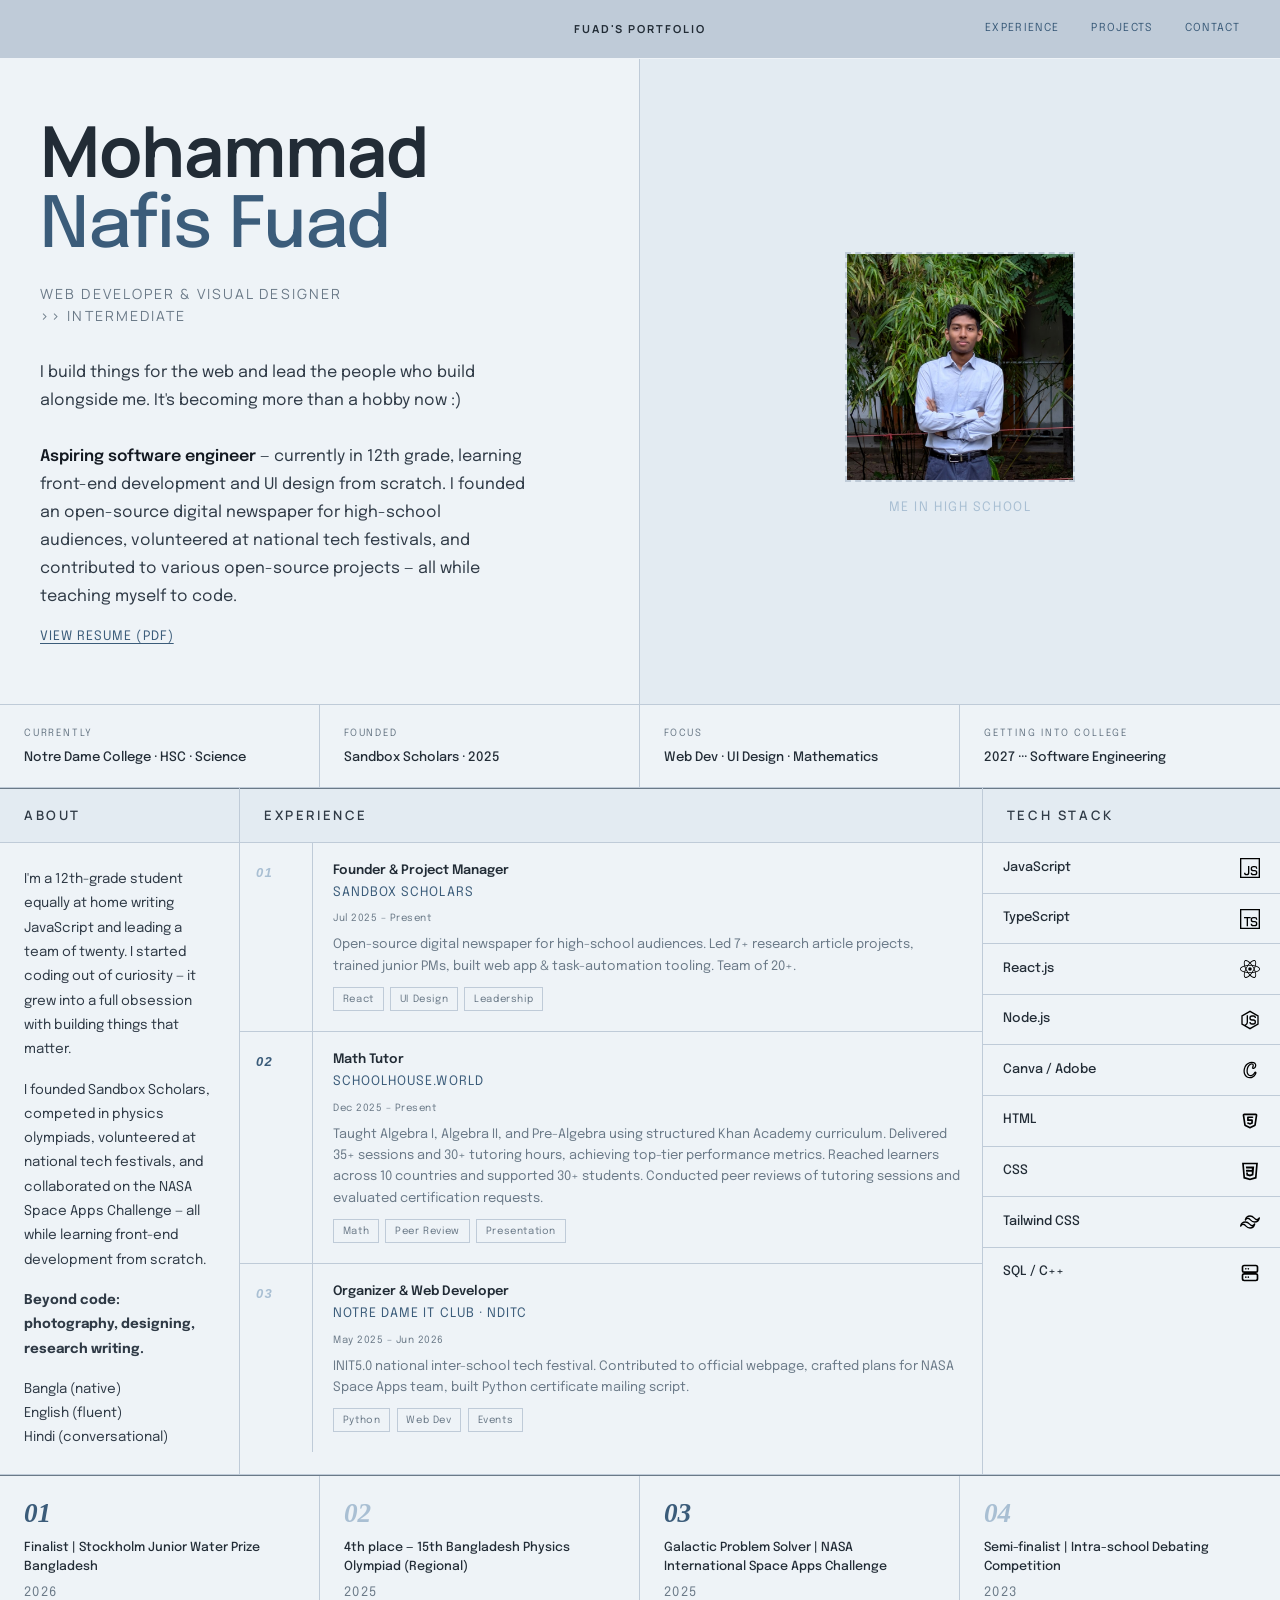
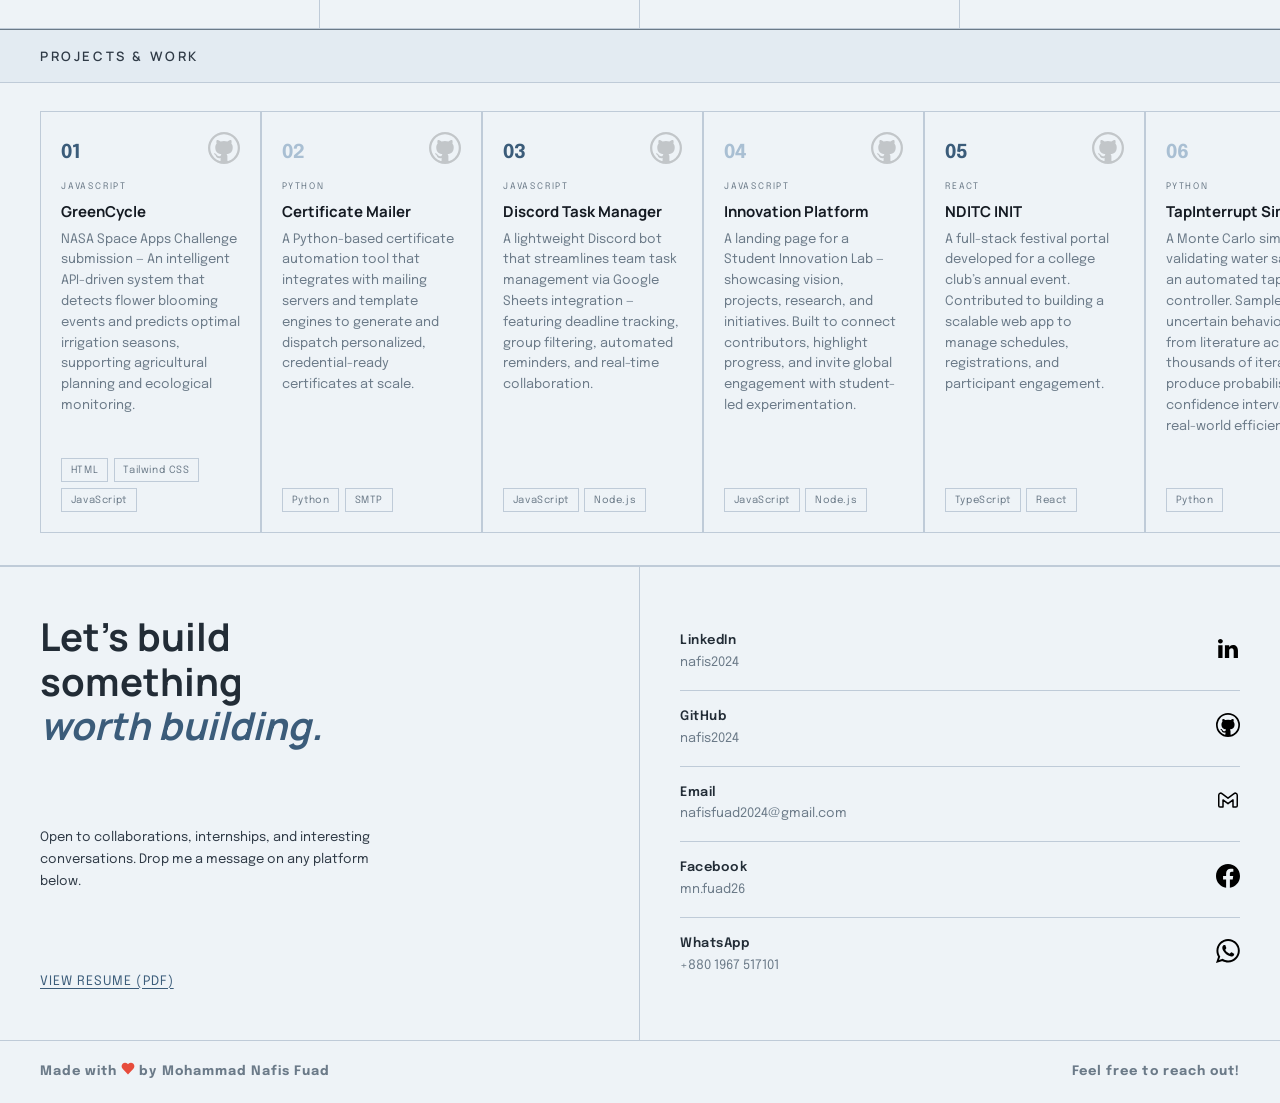
==== commit 8cde97c2: "Removed bar charts" ====
--- a/index.html
+++ b/index.html
@@ -171,12 +171,12 @@
 /* ── MAIN GRID ── */
 .main-grid{
   display:grid;
-  grid-template-columns:240px 5fr 3fr;
+  grid-template-columns:240px 5fr 2fr;
   border-bottom:1px solid var(--border);
 }
 @media (max-width: 900px){
   .main-grid{
-    grid-template-columns:240px 4fr 3fr;
+    grid-template-columns:240px 4fr 2fr;
   }
 }
 
@@ -236,24 +236,29 @@
   border:1px solid var(--border);color:var(--muted);
 }
 
-/* STACK COL */
-.stack-cell-row{
-  display:flex;align-items:center;justify-content:space-between;
-  padding:0.9rem 1.25rem;
-  border-bottom:1px solid var(--border);
-}
-.stack-cell-row:last-child{border-bottom:none;}
-.stack-name{font-size:13px;font-weight:500;}
-.stack-bar-wrap{display:flex;align-items:center;gap:0.6rem;}
-.bar{
-  display:flex;gap:3px;
-}
-.bar-seg{
-  width:14px;height:3px;
-  background:var(--border);
-}
-.bar-seg.filled{background:var(--accent);}
-.stack-lvl{font-size:10px;letter-spacing:0.06em;color:var(--muted);}
+/* TECH STACK */
+.stack-cell-row {
+  display: flex;
+  align-items: center;
+  justify-content: space-between;
+  padding: 0.9rem 1.25rem;
+  border-bottom: 1px solid var(--border);
+}
+.stack-cell-row:last-child {
+  border-bottom: none;
+}
+.stack-name {
+  font-size: 13px;
+  font-weight: 500;
+}
+.stack-icon {
+  display: flex;
+  align-items: center;
+  justify-content: center;
+  width: 20px;
+  height: 20px;
+}
+
 
 /* ── AWARDS STRIP ── */
 .awards-strip{
@@ -332,11 +337,39 @@
 .contact-link:hover .cl-arrow{color:var(--accent);}
 
 /* ── FOOTER ── */
-footer{
-  display:flex;align-items:center;justify-content:space-between;
-  padding:1.25rem 2.5rem;
-}
-.footer-copy{font-size:13px;color:var(--muted);letter-spacing:0.08em; font-weight: bold;}
+footer {
+  display: flex;
+  align-items: center;
+  justify-content: space-between;
+  padding: 1.25rem 2.5rem;
+  flex-wrap: wrap;
+  gap: 0.75rem;
+}
+
+.footer-copy {
+  font-size: 13px;
+  color: var(--muted);
+  letter-spacing: 0.08em;
+  font-weight: bold;
+}
+
+/* Mobile styles */
+@media (max-width: 640px) {
+  footer {
+    flex-direction: column;
+    text-align: center;
+    padding: 1.25rem 1rem;
+    gap: 0.5rem;
+  }
+  
+  .footer-copy {
+    display: flex;
+    align-items: center;
+    justify-content: center;
+    gap: 0.25rem;
+    flex-wrap: wrap;
+  }
+}
 
 /* ── SCROLL REVEAL ── */
 .reveal{opacity:0;transform:translateY(14px);transition:opacity 0.55s ease,transform 0.55s ease;}
@@ -690,7 +723,7 @@
   <div class="header-left">
     <div>
       <h1 class="header-name">Mohammad<br/><em>Nafis Fuad</em></h1>
-      <p class="header-sub">Web Developer &amp; Visual Designer <br> >> Beginner</p>
+      <p class="header-sub">Web Developer &amp; Visual Designer <br> >> INTERMEDIATE</p>
     </div>
     <p class="header-tagline">
       I build things for the web and lead the people who build alongside me. It's becoming more than a hobby now :)<br/><br/>
@@ -790,55 +823,81 @@
   <!-- STACK -->
   <div class="grid-col reveal" id="stack">
     <div class="col-header">Tech Stack</div>
+    
     <div class="stack-cell-row">
       <span class="stack-name">JavaScript</span>
-      <div class="stack-bar-wrap">
-        <div class="bar"><span class="bar-seg filled"></span><span class="bar-seg filled"></span><span class="bar-seg filled"></span><span class="bar-seg"></span></div>
-        <span class="stack-lvl">Expert</span>
+      <div class="stack-icon">
+        <svg width="24px" height="24px" viewBox="0 0 15 15" fill="none" xmlns="http://www.w3.org/2000/svg"><path d="M12.5 8V7.83333C12.5 7.09695 11.903 6.5 11.1667 6.5H10C9.17157 6.5 8.5 7.17157 8.5 8C8.5 8.82843 9.17157 9.5 10 9.5H11C11.8284 9.5 12.5 10.1716 12.5 11C12.5 11.8284 11.8284 12.5 11 12.5H10C9.17157 12.5 8.5 11.8284 8.5 11M6.5 6V11C6.5 11.8284 5.82843 12.5 5 12.5C4.17157 12.5 3.5 11.8284 3.5 11M0.5 0.5H14.5V14.5H0.5V0.5Z" stroke="#000000"/></svg>
       </div>
     </div>
+
+    <div class="stack-cell-row">
+      <span class="stack-name">TypeScript</span>
+      <div class="stack-icon">
+        <svg viewBox="0 0 15 15" fill="none" xmlns="http://www.w3.org/2000/svg">
+<path d="M12.5 8V7.83333C12.5 7.09695 11.903 6.5 11.1667 6.5H10C9.17157 6.5 8.5 7.17157 8.5 8C8.5 8.82843 9.17157 9.5 10 9.5H11C11.8284 9.5 12.5 10.1716 12.5 11C12.5 11.8284 11.8284 12.5 11 12.5H10C9.17157 12.5 8.5 11.8284 8.5 11M8 6.5H3M5.5 6.5V13M0.5 0.5H14.5V14.5H0.5V0.5Z" stroke="#000000"/>
+</svg>
+      </div>
+    </div>
+
+    <div class="stack-cell-row">
+      <span class="stack-name">React.js</span>
+      <div class="stack-icon">
+        <svg viewBox="0 0 24 24" role="img" xmlns="http://www.w3.org/2000/svg"><title>React icon</title><path d="M12 9.861A2.139 2.139 0 1 0 12 14.139 2.139 2.139 0 1 0 12 9.861zM6.008 16.255l-.472-.12C2.018 15.246 0 13.737 0 11.996s2.018-3.25 5.536-4.139l.472-.119.133.468a23.53 23.53 0 0 0 1.363 3.578l.101.213-.101.213a23.307 23.307 0 0 0-1.363 3.578l-.133.467zM5.317 8.95c-2.674.751-4.315 1.9-4.315 3.046 0 1.145 1.641 2.294 4.315 3.046a24.95 24.95 0 0 1 1.182-3.046A24.752 24.752 0 0 1 5.317 8.95zM17.992 16.255l-.133-.469a23.357 23.357 0 0 0-1.364-3.577l-.101-.213.101-.213a23.42 23.42 0 0 0 1.364-3.578l.133-.468.473.119c3.517.889 5.535 2.398 5.535 4.14s-2.018 3.25-5.535 4.139l-.473.12zm-.491-4.259c.48 1.039.877 2.06 1.182 3.046 2.675-.752 4.315-1.901 4.315-3.046 0-1.146-1.641-2.294-4.315-3.046a24.788 24.788 0 0 1-1.182 3.046zM5.31 8.945l-.133-.467C4.188 4.992 4.488 2.494 6 1.622c1.483-.856 3.864.155 6.359 2.716l.34.349-.34.349a23.552 23.552 0 0 0-2.422 2.967l-.135.193-.235.02a23.657 23.657 0 0 0-3.785.61l-.472.119zm1.896-6.63c-.268 0-.505.058-.705.173-.994.573-1.17 2.565-.485 5.253a25.122 25.122 0 0 1 3.233-.501 24.847 24.847 0 0 1 2.052-2.544c-1.56-1.519-3.037-2.381-4.095-2.381zM16.795 22.677c-.001 0-.001 0 0 0-1.425 0-3.255-1.073-5.154-3.023l-.34-.349.34-.349a23.53 23.53 0 0 0 2.421-2.968l.135-.193.234-.02a23.63 23.63 0 0 0 3.787-.609l.472-.119.134.468c.987 3.484.688 5.983-.824 6.854a2.38 2.38 0 0 1-1.205.308zm-4.096-3.381c1.56 1.519 3.037 2.381 4.095 2.381h.001c.267 0 .505-.058.704-.173.994-.573 1.171-2.566.485-5.254a25.02 25.02 0 0 1-3.234.501 24.674 24.674 0 0 1-2.051 2.545zM18.69 8.945l-.472-.119a23.479 23.479 0 0 0-3.787-.61l-.234-.02-.135-.193a23.414 23.414 0 0 0-2.421-2.967l-.34-.349.34-.349C14.135 1.778 16.515.767 18 1.622c1.512.872 1.812 3.37.824 6.855l-.134.468zM14.75 7.24c1.142.104 2.227.273 3.234.501.686-2.688.509-4.68-.485-5.253-.988-.571-2.845.304-4.8 2.208A24.849 24.849 0 0 1 14.75 7.24zM7.206 22.677A2.38 2.38 0 0 1 6 22.369c-1.512-.871-1.812-3.369-.823-6.854l.132-.468.472.119c1.155.291 2.429.496 3.785.609l.235.02.134.193a23.596 23.596 0 0 0 2.422 2.968l.34.349-.34.349c-1.898 1.95-3.728 3.023-5.151 3.023zm-1.19-6.427c-.686 2.688-.509 4.681.485 5.254.987.563 2.843-.305 4.8-2.208a24.998 24.998 0 0 1-2.052-2.545 24.976 24.976 0 0 1-3.233-.501zM12 16.878c-.823 0-1.669-.036-2.516-.106l-.235-.02-.135-.193a30.388 30.388 0 0 1-1.35-2.122 30.354 30.354 0 0 1-1.166-2.228l-.1-.213.1-.213a30.3 30.3 0 0 1 1.166-2.228c.414-.716.869-1.43 1.35-2.122l.135-.193.235-.02a29.785 29.785 0 0 1 5.033 0l.234.02.134.193a30.006 30.006 0 0 1 2.517 4.35l.101.213-.101.213a29.6 29.6 0 0 1-2.517 4.35l-.134.193-.234.02c-.847.07-1.694.106-2.517.106zm-2.197-1.084c1.48.111 2.914.111 4.395 0a29.006 29.006 0 0 0 2.196-3.798 28.585 28.585 0 0 0-2.197-3.798 29.031 29.031 0 0 0-4.394 0 28.477 28.477 0 0 0-2.197 3.798 29.114 29.114 0 0 0 2.197 3.798z"/></svg>
+      </div>
+    </div>
+    
+    <div class="stack-cell-row">
+      <span class="stack-name">Node.js</span>
+      <div class="stack-icon">
+        <svg width="800px" height="800px" viewBox="0 0 15 15" fill="none" xmlns="http://www.w3.org/2000/svg">
+<path d="M11.5 6V5.83333C11.5 5.09695 10.903 4.5 10.1667 4.5H9C8.17157 4.5 7.5 5.17157 7.5 6C7.5 6.82843 8.17157 7.5 9 7.5H10C10.8284 7.5 11.5 8.17157 11.5 9C11.5 9.82843 10.8284 10.5 10 10.5H9C8.17157 10.5 7.5 9.82843 7.5 9M5.5 4V9.26393C5.5 10.0215 5.072 10.714 4.39443 11.0528L3.5 11.5M1.5 10.5V4.5L7.5 1L13.5 4.5V10.5L7.5 14L1.5 10.5Z" stroke="#000000"/>
+</svg>
+      </div>
+    </div>
+
     <div class="stack-cell-row">
       <span class="stack-name">Canva / Adobe</span>
-      <div class="stack-bar-wrap">
-        <div class="bar"><span class="bar-seg filled"></span><span class="bar-seg filled"></span><span class="bar-seg filled"></span><span class="bar-seg"></span></div>
-        <span class="stack-lvl">Advanced</span>
+      <div class="stack-icon">
+        <svg width="800px" height="800px" viewBox="0 0 192 192" xmlns="http://www.w3.org/2000/svg" style="enable-background:new 0 0 192 192" xml:space="preserve"><path d="M95.2 170c-11.6 0-22-3.1-30.9-9.1-8.8-6-15.4-14.6-19.7-25.6-2.5-6.4-4-13.4-4.7-21.4-.8-9.5-.2-19.2 1.9-28.7 3.3-15.3 10-28.5 19.8-39.5 9.7-10.8 21.2-18.1 34.3-21.5 5.6-1.5 11.2-2.2 16.5-2.2 6.4 0 12.7 1.1 18.7 3.3 8.9 3.3 15 9 17.9 17 1.4 3.7 1.8 7.6 1.4 12-.6 6.2-2.6 11.7-6 16.4-3.9 5.4-8.6 8.7-14.3 10.1-1 .3-2.1.4-3.3.4-.5 0-.9 0-1.4-.1-1.7-.2-3.2-.9-4.2-2.2-1-1.3-1.4-3-1.2-4.7.3-2 1.1-3.7 1.9-5.1l.3-.6c1.6-3.2 3.1-6.2 3.9-9.4 1.3-5.4 1.3-9.5-.1-13.3-1.5-4-4.3-6.5-8.5-7.5-1.6-.4-3.2-.6-4.8-.6-3.6 0-7.4.9-11.4 2.7C93.4 44 86.7 50 81 58.7c-3.9 6-6.9 12.7-9.1 20.5-1.6 5.6-2.6 11.5-3.2 17.6-.3 2.9-.5 6.3-.5 9.6.1 9.7 1.5 17.4 4.5 24.2 3.3 7.6 7.8 12.9 13.9 16.3 4.1 2.3 8.7 3.5 13.6 3.5.8 0 1.7 0 2.6-.1 10.4-.8 19.6-5.5 28-14.3 4.3-4.5 7.9-9.7 11-15.9.5-.9 1-1.9 1.8-2.7 1-1.1 2.3-1.7 3.7-1.7 1.7 0 3.2.9 4.2 2.5 1.2 2 1.1 4.2.9 5.6-.6 4.1-2.1 8.1-4.6 12.8-7.2 12.9-17.1 22.4-29.4 28.3-6.3 3-13.1 4.7-20.1 5-1.1.1-2.1.1-3.1.1z" style="fill:none;stroke:#000000;stroke-width:12;stroke-linejoin:round;stroke-miterlimit:10"/></svg>
       </div>
     </div>
+    
     <div class="stack-cell-row">
-      <span class="stack-name">HTML &amp; CSS</span>
-      <div class="stack-bar-wrap">
-        <div class="bar"><span class="bar-seg filled"></span><span class="bar-seg filled"></span><span class="bar-seg filled"></span><span class="bar-seg"></span></div>
-        <span class="stack-lvl">Advanced</span>
+      <span class="stack-name">HTML</span>
+      <div class="stack-icon">
+        <svg width="800px" height="800px" viewBox="0 0 24 24" fill="none" xmlns="http://www.w3.org/2000/svg">
+<path d="M4.17456 5.15007C4.08271 4.54492 4.55117 4 5.16324 4H18.8368C19.4488 4 19.9173 4.54493 19.8254 5.15007L18.0801 16.6489C18.03 16.9786 17.8189 17.2617 17.5172 17.4037L12.4258 19.7996C12.1561 19.9265 11.8439 19.9265 11.5742 19.7996L6.4828 17.4037C6.18107 17.2617 5.96997 16.9786 5.91993 16.6489L4.17456 5.15007Z" stroke="#000000" stroke-width="2" stroke-linecap="round" stroke-linejoin="round"/>
+<path d="M15 7.5H9.5V11H14.5V14.5L12.3714 15.3514C12.133 15.4468 11.867 15.4468 11.6286 15.3514L9.5 14.5" stroke="#000000" stroke-width="2" stroke-linecap="round" stroke-linejoin="round"/>
+</svg>
       </div>
     </div>
+    
+    <div class="stack-cell-row">
+      <span class="stack-name">CSS</span>
+      <div class="stack-icon">
+        <svg viewBox="0 0 48 48" xmlns="http://www.w3.org/2000/svg"><g id="Layer_2" data-name="Layer 2"><g id="invisible_box" data-name="invisible box"><rect width="48" height="48" fill="none"/></g><g id="Q3_icons" data-name="Q3 icons"><path d="M24,46,8.3,41.7,5,4H43L39.7,41.7ZM12,38.6l12,3.3,12-3.3L38.6,8H9.4Z"/><path d="M14,13H34L32.2,34.3,23.9,37l-8.4-2.1-.9-7.2h4.5v3.6l4.8.9,4.4-.9V25.9H14.6l-.3-4.5a2.3,2.3,0,0,1,1.5-.6c6.9,0,12.5.6,12.5.6V17.8H14.6Z"/></g></g></svg>
+      </div>
+    </div>
+
     <div class="stack-cell-row">
       <span class="stack-name">Tailwind CSS</span>
-      <div class="stack-bar-wrap">
-        <div class="bar"><span class="bar-seg filled"></span><span class="bar-seg filled"></span><span class="bar-seg"></span></div>
-        <span class="stack-lvl">Advanced</span>
+      <div class="stack-icon">
+        <svg width="800px" height="800px" viewBox="0 0 15 15" fill="none" xmlns="http://www.w3.org/2000/svg">
+<path fill-rule="evenodd" clip-rule="evenodd" d="M7.5 3C5.63333 3 4.46667 4 4 5.99999C4.7 4.99999 5.51667 4.625 6.45 4.87499C6.98252 5.01763 7.36314 5.43155 7.78443 5.88974C8.47074 6.63613 9.26506 7.49999 11 7.49999C12.8667 7.49999 14.0333 6.49999 14.5 4.5C13.8 5.49999 12.9833 5.87499 12.05 5.62499C11.5175 5.48235 11.1369 5.06844 10.7156 4.61025C10.0293 3.86386 9.23494 3 7.5 3ZM4 7.49999C2.13333 7.49999 0.966667 8.49998 0.5 10.5C1.2 9.49998 2.01667 9.12498 2.95 9.37498C3.48252 9.51762 3.86314 9.93154 4.28443 10.3897C4.97074 11.1361 5.76506 12 7.5 12C9.36667 12 10.5333 11 11 8.99998C10.3 9.99998 9.48333 10.375 8.55 10.125C8.01748 9.98234 7.63686 9.56843 7.21557 9.11023C6.52926 8.36385 5.73494 7.49999 4 7.49999Z" stroke="#000000" stroke-linejoin="round"/>
+</svg>
       </div>
     </div>
+    
+    
     <div class="stack-cell-row">
-      <span class="stack-name">React JS</span>
-      <div class="stack-bar-wrap">
-        <div class="bar"><span class="bar-seg filled"></span><span class="bar-seg filled"></span><span class="bar-seg filled"></span><span class="bar-seg"></span></div>
-        <span class="stack-lvl">Intermediate</span>
+      <span class="stack-name">SQL / C++</span>
+      <div class="stack-icon">
+        <svg fill="#000000" viewBox="-2 -2 24 24" xmlns="http://www.w3.org/2000/svg" preserveAspectRatio="xMinYMin" class="jam jam-database"><path d='M3 12a1 1 0 0 0-1 1v4a1 1 0 0 0 1 1h14a1 1 0 0 0 1-1v-4a1 1 0 0 0-1-1H3zm0-2a3 3 0 0 1-3-3V3a3 3 0 0 1 3-3h14a3 3 0 0 1 3 3v4a3 3 0 0 1-3 3 3 3 0 0 1 3 3v4a3 3 0 0 1-3 3H3a3 3 0 0 1-3-3v-4a3 3 0 0 1 3-3zm0-8a1 1 0 0 0-1 1v4a1 1 0 0 0 1 1h14a1 1 0 0 0 1-1V3a1 1 0 0 0-1-1H3zm2 4a1 1 0 1 1 0-2 1 1 0 0 1 0 2zm3 0a1 1 0 1 1 0-2 1 1 0 0 1 0 2zm0 10a1 1 0 1 1 0-2 1 1 0 0 1 0 2zm-3 0a1 1 0 1 1 0-2 1 1 0 0 1 0 2z'/></svg>
       </div>
     </div>
-    <div class="stack-cell-row">
-      <span class="stack-name">TypeScript</span>
-      <div class="stack-bar-wrap">
-        <div class="bar"><span class="bar-seg filled"></span><span class="bar-seg filled"></span><span class="bar-seg"></span></div>
-        <span class="stack-lvl">Learning</span>
-      </div>
-    </div>
-    <div class="stack-cell-row">
-      <span class="stack-name">C++ / SQL</span>
-      <div class="stack-bar-wrap">
-        <div class="bar"><span class="bar-seg filled"></span><span class="bar-seg"></span><span class="bar-seg"></span></div>
-        <span class="stack-lvl">Beginner</span>
-      </div>
-    </div>
+    
+  </div>
     
   </div>
 
@@ -1063,8 +1122,7 @@
         </div>
         <div class="github-card-bottom">
           <div class="tags">
-            <span class="tag">TypeScript</span>
-            <span class="tag">React</span>
+            <span class="tag">Python</span>
           </div>
           
         </div>
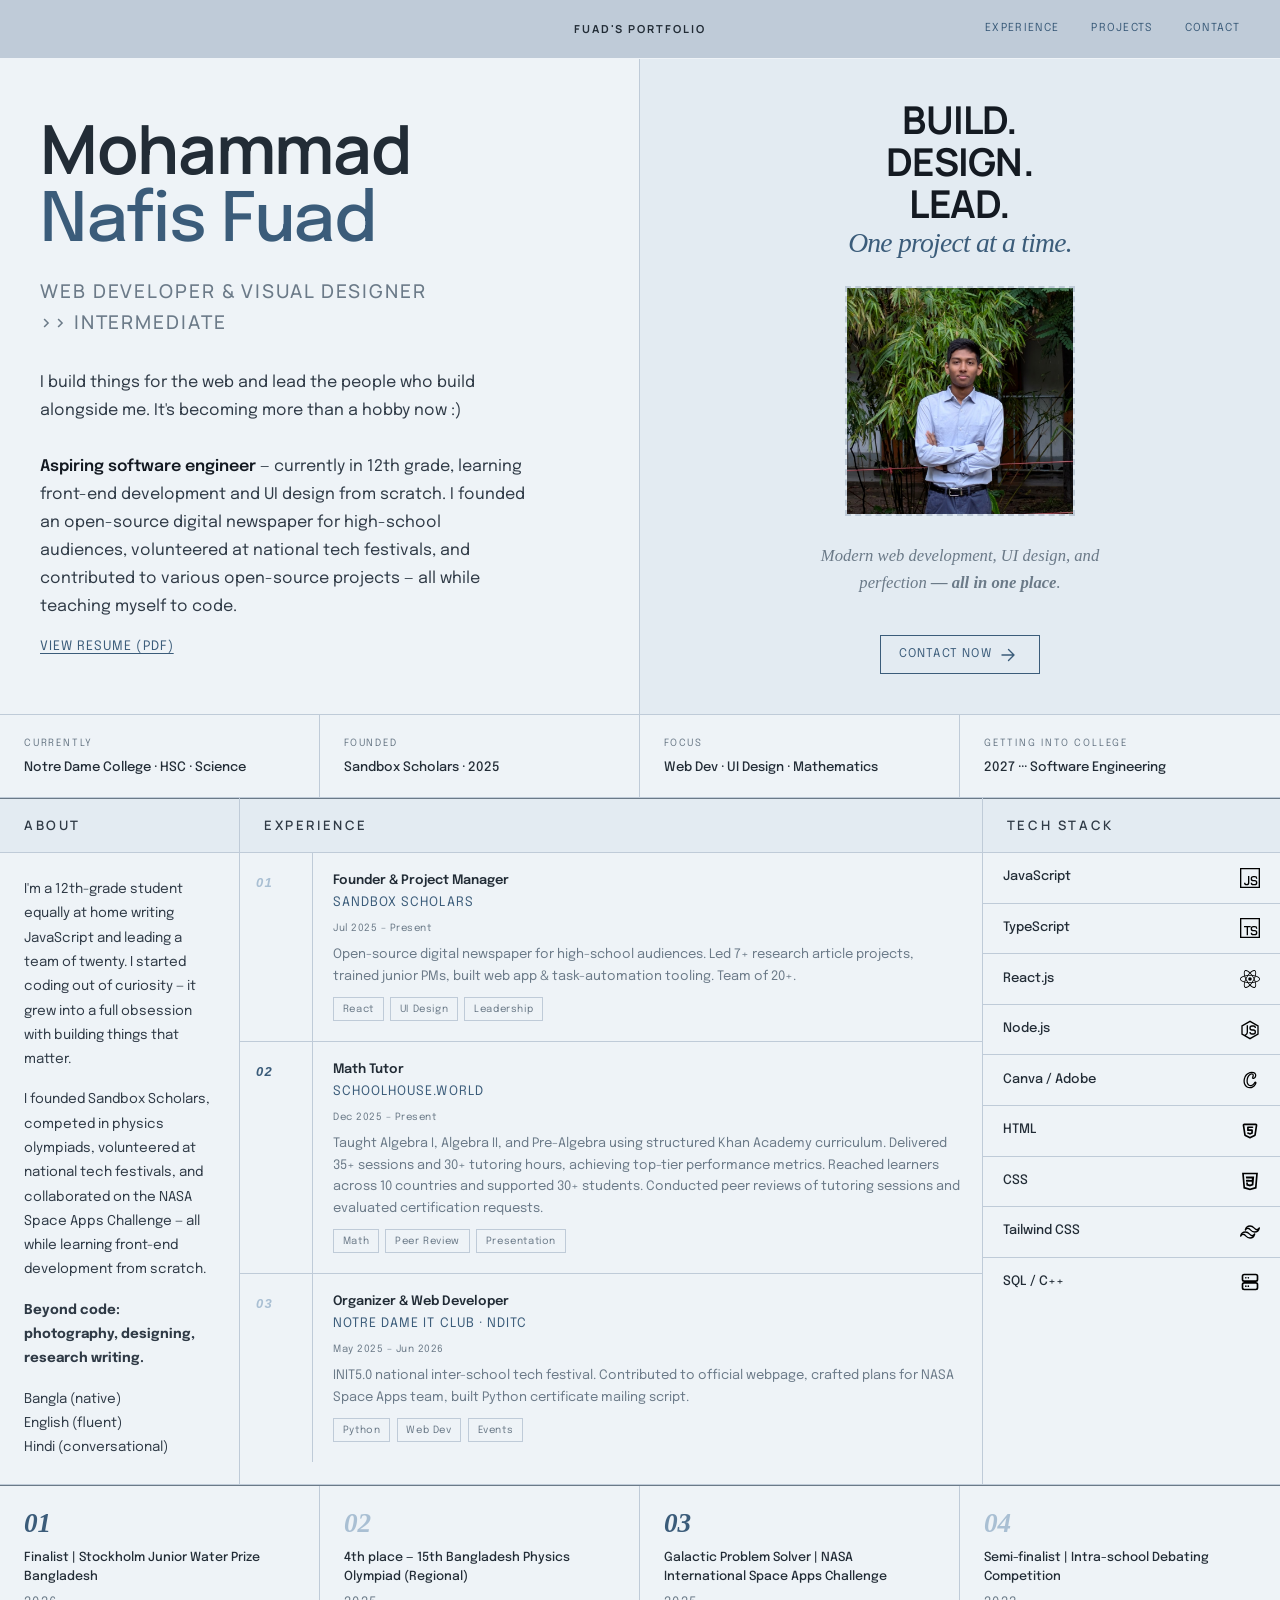
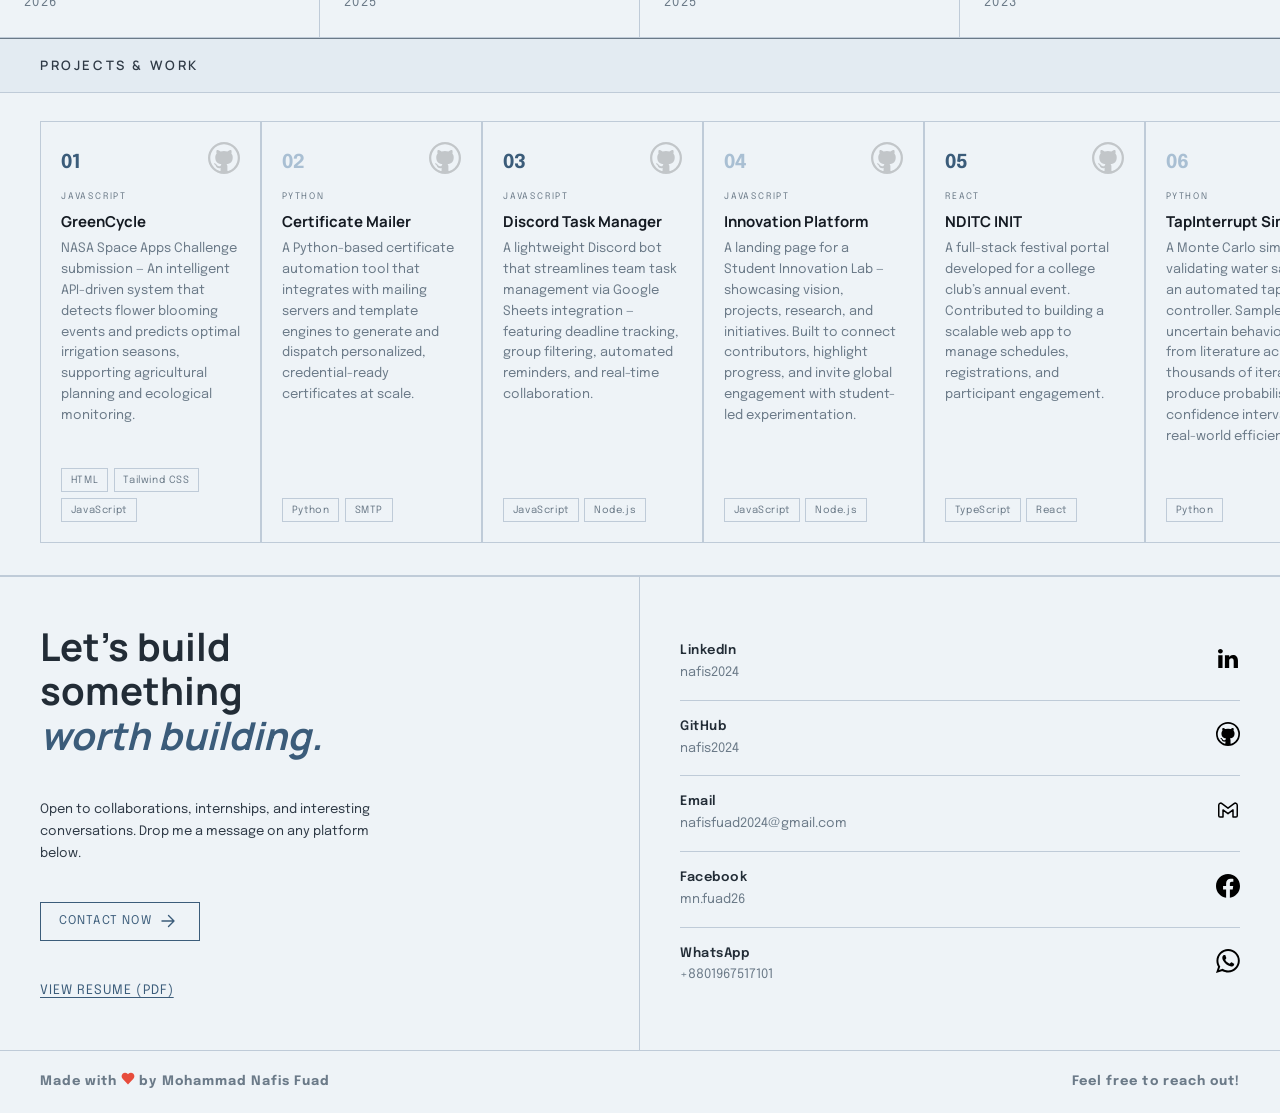
==== commit 4e36c357: "Implemented Online Suggestions" ====
--- a/index.html
+++ b/index.html
@@ -6,710 +6,16 @@
 <title>Fuad's Portfolio</title>
 <link rel="preconnect" href="https://fonts.googleapis.com"/>
 <link rel="preconnect" href="https://fonts.gstatic.com" crossorigin/>
+<link rel="stylesheet" href="styles.css">
+<link rel="icon" type="image/png" href="images/favicon.svg">
 <link href="https://fonts.googleapis.com/css2?family=Epilogue:wght@300;400;500;600&family=Manrope:wght@400;500;600&display=swap" rel="stylesheet">
-<style>
-*{margin:0;padding:0;box-sizing:border-box;}
-  :root{
-  --cream:#eef3f7;
-  --cream2:#e3ebf2;
-  --warm-dark:#141a22;
-  --warm-mid:#2f3a46;
-  --warm-text:#222c36;
-  --muted:#6b7a88;
-  --accent:#3b5c7a;
-  --accent-light:#a9bfd3;
-  --border:#bfcbd8;
-  --serif: Georgia, "Times New Roman", serif; /* fallback similar to editorial serif */
-  --sans:'Epilogue',sans-serif;
-  --header: "Manrope", system-ui, sans-serif;
-}
-html{scroll-behavior:smooth;}
-body{
-  background:var(--cream);
-  color:var(--warm-text);
-  font-family:var(--sans);
-  font-size:14px;
-  line-height:1.6;
-}
-a{color:inherit;text-decoration:none;}
-::selection{background:var(--accent-light);color:var(--warm-dark);}
-
-/* ── UNIVERSAL HOVER ── */
-[class*="cell"]:hover{
-  background:var(--cream2);
-}
-
-/* ── NAV ── */
-nav{
-  display:grid;
-  grid-template-columns:1fr auto 1fr;
-  align-items:center;
-  padding:1.25rem 2.5rem;
-  border-bottom:1px solid var(--cream);
-  position:sticky;top:0;z-index:100;
-  background:var(--border);
-  backdrop-filter:blur(8px);
-}
-.nav-logo{
-  font-family:var(--serif);
-  font-size:1.1rem;
-  letter-spacing:0.02em;
-  font-weight:700;
-}
-.nav-center{
-  font-family:var(--header);
-  font-size:11px;
-  font-weight: bold;
-  letter-spacing:0.18em;
-  text-transform:uppercase;
-  color:var(--warm-text);
-}
-.nav-right{
-  display:flex;gap:2rem;justify-content:flex-end;
-  font-size:11px;letter-spacing:0.12em;text-transform:uppercase;
-}
-.nav-right a{color:var(--accent);transition:color 0.18s;}
-.nav-right a:hover{color:var(--warm-dark);}
-
-/* ── HEADER BLOCK ── */
-.header-block{
-  display:grid;
-  grid-template-columns:1fr 1fr;
-  border-bottom:1px solid var(--border);
-  min-height:62vh;
-}
-.header-left{
-  padding:3.5rem 2.5rem;
-  display:flex;flex-direction:column;justify-content:space-between;
-  border-right:1px solid var(--border);
-}
-.header-name{
-  font-family:var(--header);
-  font-size:clamp(3rem,5.5vw,5.5rem);
-  line-height:1.0;
-  font-weight:700;
-  letter-spacing:-0.02em;
-}
-.header-name em{
-  font-family:var(--sans);
-  font-style:normal;
-  font-weight:500;
-  color:var(--accent);
-}
-.header-sub{
-  font-family:var(--header);
-  font-size:14px;
-  letter-spacing:0.15em;
-  text-transform:uppercase;
-  color:var(--muted);
-  margin-top:1.2rem;
-}
-.header-tagline{
-  font-size:1rem;
-  line-height:1.75;
-  color:var(--warm-mid);
-  max-width:490px;
-  margin-top:auto;
-  padding-top:2rem;
-}
-.header-tagline strong{
-  font-weight:600;
-  color:var(--warm-dark);
-}
-.header-right{
-  position:relative;
-  overflow:hidden;
-  background:var(--cream2);
-}
-.photo-placeholder{
-  width:100%;height:100%;
-  display:flex;flex-direction:column;
-  align-items:center;justify-content:center;
-  gap:1rem;
-  padding-top:8px;
-  color:var(--muted);
-}
-@media (max-width: 600px){
-  .photo-placeholder{
-    padding-top:24px;
-    padding-bottom: 12px;
-  }
-}
-.photo-placeholder .ph-frame{
-  width:230px;height:230px;
-  border:2.4px dashed var(--border);
-  display:flex;align-items:center;justify-content:center;
-  font-size:13px;letter-spacing:0.1em;text-transform:uppercase;
-  color:var(--accent-light);
-}
-.photo-placeholder p{
-  font-size:13px;letter-spacing:0.12em;text-transform:uppercase;color:var(--accent-light);
-}
-.header-location{
-  position:absolute;bottom:1.5rem;right:1.5rem;
-  font-size:10px;letter-spacing:0.15em;text-transform:uppercase;
-  color:var(--muted);
-}
-
-/* ── INFO STRIP ── */
-.info-strip{
-  display:grid;
-  grid-template-columns:repeat(4,1fr);
-  border-bottom:1px solid var(--border);
-}
-.info-cell{
-  padding:1.25rem 1.5rem;
-  border-right:1px solid var(--border);
-}
-.info-cell:last-child{border-right:none;}
-.info-cell-label{
-  font-size:10px;letter-spacing:0.18em;text-transform:uppercase;
-  color:var(--muted);margin-bottom:0.5rem;
-}
-.info-cell-value{font-size:13px;font-weight:500;line-height:1.4;}
-
-/* ── MAIN GRID ── */
-.main-grid{
-  display:grid;
-  grid-template-columns:240px 5fr 2fr;
-  border-bottom:1px solid var(--border);
-}
-@media (max-width: 900px){
-  .main-grid{
-    grid-template-columns:240px 4fr 2fr;
-  }
-}
-
-.grid-col{border-right:1px solid var(--border);}
-.grid-col:last-child{border-right:none;}
-.col-header{
-  font-family:var(--header);
-  padding:1rem 1.5rem;
-  border-top:1px solid var(--muted);
-  border-bottom:1px solid var(--border);
-  font-size:13px;letter-spacing:0.2em;text-transform:uppercase;
-  color:var(--warm-mid);
-  font-weight:600;
-  background-color: var(--cream2);
-}
-
-/* ABOUT COL */
-.about-body{padding:1.5rem;}
-.about-body p{
-  font-size:13.5px;line-height:1.8;
-  color:var(--warm-mid);
-}
-.about-body p+p{margin-top:1rem;}
-
-/* EXPERIENCE / STACK COLS */
-.exp-cell-row{
-  display:grid;grid-template-columns:73px 1fr;
-  border-bottom:1px solid var(--border);
-  min-height:0;
-}
-@media (max-width: 900px){
-  .exp-cell-row{
-    grid-template-columns:55px 1fr;
-  }
-}
-
-.exp-cell-row:last-child{border-bottom:none;}
-.exp-cell-num{
-  padding:1.25rem 1rem;
-  border-right:1px solid var(--border);
-  font-size:13px;letter-spacing:0.1em;color:var(--warm-mid);
-  font-family:var(--sans);
-  font-style:italic;
-  font-weight: bold;
-}
-.exp-cell-content{padding:1.25rem 1.25rem;}
-.exp-cell-role{font-size:13px;font-weight:600;margin-bottom:0.2rem;line-height:1.3;}
-.exp-cell-org{
-  font-size:13px;letter-spacing:0.08em;text-transform:uppercase;
-  color:var(--accent);margin-bottom:0.4rem;
-}
-.exp-cell-date{font-size:10px;color:var(--muted);margin-bottom:0.5rem;letter-spacing:0.05em;}
-.exp-cell-desc{font-size:13px;color:var(--muted);line-height:1.65;}
-.exp-cell-tags{display:flex;flex-wrap:wrap;gap:0.4rem;margin-top:0.6rem;}
-.tag{
-  font-size:10px;letter-spacing:0.06em;padding:0.2rem 0.55rem;
-  border:1px solid var(--border);color:var(--muted);
-}
-
-/* TECH STACK */
-.stack-cell-row {
-  display: flex;
-  align-items: center;
-  justify-content: space-between;
-  padding: 0.9rem 1.25rem;
-  border-bottom: 1px solid var(--border);
-}
-.stack-cell-row:last-child {
-  border-bottom: none;
-}
-.stack-name {
-  font-size: 13px;
-  font-weight: 500;
-}
-.stack-icon {
-  display: flex;
-  align-items: center;
-  justify-content: center;
-  width: 20px;
-  height: 20px;
-}
-
-
-/* ── AWARDS STRIP ── */
-.awards-strip{
-  display:grid;
-  grid-template-columns:repeat(4,1fr);
-  border-bottom:1px solid var(--border);
-  border-top:1px solid var(--muted);
-}
-.award-cell{
-  padding:1.5rem;
-  border-right:1px solid var(--border);
-  transition:background 0.18s;
-}
-.award-cell:last-child{border-right:none;}
-.award-cell:hover{background:var(--cream2);}
-.award-n{
-  font-family:var(--serif);font-style:italic;
-  font-size:1.7rem;color:var(--border);
-  line-height:1;margin-bottom:0.75rem;font-weight: bold;
-}
-.award-title{font-size:12.5px;font-weight:500;line-height:1.5;margin-bottom:0.4rem;}
-.award-year{font-size:13px;color:var(--muted);letter-spacing:0.1em;}
-
-/* ── CONTACT BLOCK ── */
-.contact-block{
-  display:grid;
-  grid-template-columns:1fr 1fr;
-  border-bottom:1px solid var(--border);
-}
-.contact-left{
-  padding:3rem 2.5rem;
-  border-right:1px solid var(--border);
-  display:flex;flex-direction:column;justify-content:space-between;
-}
-.contact-heading{
-  font-family:var(--header);
-  font-size:clamp(1.8rem,3vw,2.8rem);
-  line-height:1.15;
-  font-weight:700;
-}
-.contact-heading em{font-style:italic;color:var(--accent);}
-.contact-note{
-  font-size:13px;color:var(--warm-mid);
-  line-height:1.7;max-width:340px;margin-top:16px;
-}
-.contact-right{
-  padding:3rem 2.5rem;
-  display:flex;flex-direction:column;gap:0;
-}
-.resume-link{
-  display:inline-block;
-  margin-top:16px;
-  font-size:13px;
-  letter-spacing:0.08em;
-  text-transform:uppercase;
-  color:var(--accent);
-  text-decoration:underline;
-  text-underline-offset:3px;
-}
-.contact-link{
-  display:flex;align-items:center;justify-content:space-between;
-  padding:1rem 0;
-  border-bottom:1px solid var(--border);
-  transition:color 0.18s;
-}
-.contact-link:last-child{border-bottom:none;}
-.contact-link:hover{color:var(--accent);}
-.contact-link:hover .cl-arrow{transform:translate(3px,-3px);}
-.cl-platform{font-size:13px;font-weight:600;letter-spacing:0.04em;}
-.cl-handle{font-size:13px;color:var(--muted);margin-top:1px;}
-.cl-arrow{
-  font-size:14px;color:var(--muted);
-  transition:transform 0.18s,color 0.18s;
-  flex-shrink:0;
-}
-.contact-link:hover .cl-arrow{color:var(--accent);}
-
-/* ── FOOTER ── */
-footer {
-  display: flex;
-  align-items: center;
-  justify-content: space-between;
-  padding: 1.25rem 2.5rem;
-  flex-wrap: wrap;
-  gap: 0.75rem;
-}
-
-.footer-copy {
-  font-size: 13px;
-  color: var(--muted);
-  letter-spacing: 0.08em;
-  font-weight: bold;
-}
-
-/* Mobile styles */
-@media (max-width: 640px) {
-  footer {
-    flex-direction: column;
-    text-align: center;
-    padding: 1.25rem 1rem;
-    gap: 0.5rem;
-  }
-  
-  .footer-copy {
-    display: flex;
-    align-items: center;
-    justify-content: center;
-    gap: 0.25rem;
-    flex-wrap: wrap;
-  }
-}
-
-/* ── SCROLL REVEAL ── */
-.reveal{opacity:0;transform:translateY(14px);transition:opacity 0.55s ease,transform 0.55s ease;}
-.reveal.vis{opacity:1;transform:translateY(0);}
-
-@media(max-width:720px){
-  nav{grid-template-columns:1fr 1fr;}.nav-center{display:none;}
-  .header-block,.main-grid,.contact-block{grid-template-columns:1fr;}
-  .header-right{min-height:260px;}
-  .header-left{border-right:none;border-bottom:1px solid var(--border);}
-  .info-strip,.awards-strip{grid-template-columns:1fr 1fr;}
-  .info-cell:nth-child(2){border-right:none;}
-  .info-cell:nth-child(3){border-top:1px solid var(--border);}
-  .grid-col{border-right:none;border-bottom:1px solid var(--border);}
-  .main-grid{grid-template-columns:1fr;}
-  .contact-left{border-right:none;border-bottom:1px solid var(--border);}
-  .awards-strip{grid-template-columns:1fr 1fr;}
-  .award-cell:nth-child(2){border-right:none;}
-  .award-cell:nth-child(3){border-top:1px solid var(--border);}
-  .award-cell:nth-child(4){border-top:1px solid var(--border);border-right:none;}
-}
-
-/* NEW ADDITIONS -- PROJECTS AND WORK */
-
-.projects-section {
-  border-bottom: 1px solid var(--border);
-}
-
-.projects-section-header {
-  display: grid;
-  grid-template-columns: 200px 1fr auto;
-  align-items: center;
-  padding: 1rem 2.5rem;
-  border-bottom: 1px solid var(--border);
-  border-top: 1px solid var(--muted);
-  gap: 1.5rem;
-  background-color: var(--cream2);
-}
-
-.projects-section-title {
-  font-family: var(--header);
-  font-size: 13px;
-  font-weight: 600;
-  letter-spacing: 0.2em;
-  text-transform: uppercase;
-  color: var(--warm-mid);
-}
-
-.projects-section-rule {
-  height: 1px;
-  background: var(--border);
-}
-
-.projects-section-count {
-  font-size: 11px;
-  letter-spacing: 0.12em;
-  text-transform: uppercase;
-  color: var(--muted);
-  white-space: nowrap;
-}
-
-/* ROW LABEL */
-.projects-row-label {
-  display: flex;
-  align-items: center;
-  gap: 1rem;
-  padding: 0.75rem 2.5rem;
-  border-bottom: 1px solid var(--border);
-}
-
-.projects-row-label-text {
-  font-size: 10px;
-  letter-spacing: 0.2em;
-  text-transform: uppercase;
-  color: var(--muted);
-  white-space: nowrap;
-}
-
-.projects-row-label-line {
-  flex: 1;
-  height: 1px;
-  background: var(--border);
-}
-
-.projects-row-label-scroll-hint {
-  font-size: 10px;
-  letter-spacing: 0.1em;
-  color: var(--accent-light);
-  white-space: nowrap;
-  display: flex;
-  align-items: center;
-  gap: 0.4rem;
-}
-
-/* SCROLL TRACK */
-.projects-scroll-wrap {
-  overflow-x: auto;
-  overflow-y: visible;
-  padding: 1.75rem 2.5rem 2rem;
-  scrollbar-width: thin;
-  scrollbar-color: var(--border) transparent;
-  border-bottom: 1px solid var(--border);
-  cursor: grab;
-  user-select: none;
-  background: transparent;
-}
-.projects-scroll-wrap:active {
-  cursor: grabbing;
-}
-.projects-scroll-wrap::-webkit-scrollbar { height: 3px; }
-.projects-scroll-wrap::-webkit-scrollbar-track { background: transparent; }
-.projects-scroll-wrap::-webkit-scrollbar-thumb {
-  background: var(--border);
-  border-radius: 2px;
-}
-
-.projects-track {
-  display: flex;
-  gap: 1px;
-  min-width: max-content;
-  background: var(--border);
-  border: 1px solid var(--border);
-}
-
-/* ── DESIGN CARD ── REMOVED */
-/*
-.design-card {
-  width: 220px;
-  height: 320px;
-  background: var(--cream2);
-  position: relative;
-  overflow: hidden;
-  flex-shrink: 0;
-  display: flex;
-  flex-direction: column;
-  justify-content: flex-end;
-  cursor: pointer;
-  transition: background 0.2s;
-  text-decoration: none;
-  color: inherit;
-}
-
-.design-card-bg {
-  pointer-events: none;
-  position: absolute;
-  inset: 0;
-  background-size: cover;
-  background-position: center;
-  transition: transform 0.4s ease, filter 0.3s ease;
-  filter: brightness(0.92) saturate(0.9);
-}
-
-.design-card:hover .design-card-bg {
-  
-  filter: brightness(0.8) saturate(1);
-}
-
-.design-card-bg.placeholder-1 { background-color: #dce8f0; }
-.design-card-bg.placeholder-2 { background-color: #e0ddf0; }
-.design-card-bg.placeholder-3 { background-color: #f0e8dc; }
-.design-card-bg.placeholder-4 { background-color: #ddf0e0; }
-.design-card-bg.placeholder-5 { background-color: #f0dce0; }
-
-.design-card-overlay {
-  position: absolute;
-  inset: 0;
-  background: linear-gradient(to top, rgba(20,26,34,0.85) 0%, rgba(20,26,34,0.1) 55%, transparent 100%);
-  transition: opacity 0.3s;
-  pointer-events: none;
-}
-
-.design-card-body {
-  position: relative;
-  z-index: 2;
-  padding: 1.1rem 1.1rem 1.25rem;
-}
-
-.design-card-type {
-  font-size: 9px;
-  letter-spacing: 0.2em;
-  text-transform: uppercase;
-  color: rgba(255,255,255,0.55);
-  margin-bottom: 0.3rem;
-}
-
-.design-card-title {
-  font-family: var(--header);
-  font-size: 14px;
-  font-weight: 600;
-  color: #fff;
-  line-height: 1.3;
-  margin-bottom: 0.3rem;
-}
-
-.design-card-desc {
-  font-size: 11px;
-  color: rgba(255,255,255,0.6);
-  line-height: 1.5;
-  display: -webkit-box;
-  -webkit-line-clamp: 2;
-  line-clamp: 2;
-  -webkit-box-orient: vertical;
-  overflow: hidden;
-}
-
-.design-card-arrow {
-  position: absolute;
-  top: 0.9rem;
-  right: 0.9rem;
-  width: 28px;
-  height: 28px;
-  background: rgba(255,255,255,0.12);
-  border: 1px solid rgba(255,255,255,0.2);
-  border-radius: 1px;
-  display: flex;
-  align-items: center;
-  justify-content: center;
-  font-size: 12px;
-  color: rgba(255,255,255,0.7);
-  z-index: 2;
-  transition: background 0.2s, color 0.2s;
-}
-
-.design-card:hover .design-card-arrow {
-  background: rgba(255,255,255,0.22);
-  color: #fff;
-}
-*/
-
-/* ── GITHUB CARD ── */
-.github-card {
-  width: 220px;
-  height: 420px;
-  background: var(--cream);
-  border-right: 1px solid var(--border);
-  flex-shrink: 0;
-  display: flex;
-  flex-direction: column;
-  justify-content: space-between;
-  padding: 1.25rem;
-  cursor: pointer;
-  transition: background 0.18s;
-  text-decoration: none;
-  color: inherit;
-  position: relative;
-  
-}
-
-.github-card:hover {
-  background: var(--cream2);
-}
-
-.github-card-top {
-  display: flex;
-  align-items: flex-start;
-  justify-content: space-between;
-}
-
-/* GitHub Octocat SVG icon */
-.github-icon {
-  width: 32px;
-  height: 32px;
-  opacity: 0.18;
-  transition: opacity 0.2s;
-}
-.github-card:hover .github-icon {
-  opacity: 0.35;
-}
-
-.github-card-num {
-  padding-top: 12px;
-  font-family: var(--sans);
-  font-size: 1.2rem;
-  color: var(--border);
-  font-weight: bold;
-  line-height: 1;
-}
-
-.github-card-mid {
-  flex: 1;
-  display: flex;
-  flex-direction: column;
-  justify-content: flex-start;
-  padding: 1rem 0;
-}
-
-.github-card-lang {
-  font-size: 9px;
-  letter-spacing: 0.2em;
-  text-transform: uppercase;
-  color: var(--muted);
-  margin-bottom: 0.5rem;
-}
-
-.github-card-title {
-  font-family: var(--header);
-  font-size: 15px;
-  font-weight: 700;
-  color: var(--warm-dark);
-  line-height: 1.25;
-  margin-bottom: 0.5rem;
-}
-
-.github-card-desc {
-  font-size: 13px;
-  color: var(--muted);
-  line-height: 1.6;
-  display: -webkit-box;
-  -webkit-line-clamp: 13;
-  line-clamp: 13;
-  -webkit-box-orient: vertical;
-  overflow:hidden;
-}
-
-.github-card-bottom {
-  display: flex;
-  align-items: center;
-  justify-content: space-between;
-}
-
-.tags {
-  display: flex;
-  gap: 0.35rem;
-  flex-wrap: wrap;
-}
-
-/* drag-scroll cursor fix for links inside */
-.projects-scroll-wrap.is-dragging a,
-.projects-scroll-wrap.is-dragging button {
-  pointer-events: none;
-}
-
-</style>
 </head>
 <body>
 
 <!-- NAV -->
 <nav>
   <span class="nav-logo"></span> 
-  <span class="nav-center"> Fuad's Portfolio</span>
+  <span class="nav-center">Fuad's Portfolio</span>
   <div class="nav-right">
     <a href="#experience">Experience</a>
     <!--<a href="#stack">Stack</a>-->
@@ -718,7 +24,7 @@
   </div>
 </nav>
 
-<!-- HEADER -->
+<!-- HEADER LEFT -->
 <div class="header-block reveal">
   <div class="header-left">
     <div>
@@ -731,13 +37,28 @@
     </p>
     <a href="resume.pdf" target="_blank" class="resume-link">View Resume (PDF)</a>
   </div>
+  
+  <!-- HEADER RIGHT -->
   <div class="header-right">
-    <div class="photo-placeholder">
-      <img src="formal_photo.png" alt="My photo" class="ph-frame">
-      <p>Me in High School </p>
-    </div>
-    <span class="header-location"></span>
-  </div>
+  <div class="cta-top">
+    Build.<br/>Design.<br/>Lead.
+    <em>One project at a time.</em>
+  </div>
+  <div class="ph-wrap">
+    <img src="images/formal_photo.png" alt="Nafis Fuad"/>
+  </div>
+  <div class="cta-bottom">
+    Modern web development, UI design, and perfection <strong>— all in one place</strong>.
+  </div>
+  <a href="mailto:nafisfuad2024@gmail.com
+  ?subject=Let%27s%20Work%20Together
+  &body=Hi%20Nafis%2C%0A%0AI%20came%20across%20your%20portfolio%20and%20would%20love%20to%20connect.%0A%0A%5BYour%20message%20here%5D%0A%0ABest%20regards%2C%0A%5BYour%20name%5D"
+  class="cta-btn">
+  Contact Now<svg width="14" height="14" viewBox="0 0 14 14" fill="none" xmlns="http://www.w3.org/2000/svg" aria-hidden="true"><path d="M1 7H13M13 7L7.5 1.5M13 7L7.5 12.5" stroke="currentColor" stroke-width="1.4" stroke-linecap="round" stroke-linejoin="round"/></svg>
+</a>
+</div>
+
+</div>
 </div>
 
 <!-- INFO STRIP -->
@@ -779,7 +100,7 @@
   <div class="grid-col reveal">
     <div class="col-header">Experience</div>
 
-    <div class="exp-cell-row">
+    <div class="exp-cell-row" data-link="https://www.sandboxscholars.org/team">
       <div class="exp-cell-num">01</div>
       <div class="exp-cell-content">
         <p class="exp-cell-role">Founder &amp; Project Manager</p>
@@ -792,7 +113,7 @@
       </div>
     </div>
 
-    <div class="exp-cell-row">
+    <div class="exp-cell-row" data-link="https://schoolhouse.world/portfolio/4c0f1946-f9c8-4c3d-9449-9cde81b1da82">
       <div class="exp-cell-num">02</div>
       <div class="exp-cell-content">
         <p class="exp-cell-role">Math Tutor</p>
@@ -805,7 +126,7 @@
       </div>
     </div>
 
-    <div class="exp-cell-row">
+    <div class="exp-cell-row" data-link="https://github.com/orgs/nditc/people">
       <div class="exp-cell-num">03</div>
       <div class="exp-cell-content">
         <p class="exp-cell-role">Organizer & Web Developer</p>
@@ -905,24 +226,24 @@
 
 <!-- AWARDS STRIP -->
 <div class="awards-strip reveal">
-  <div class="award-cell">
-    <p class="award-n">01</p>
+  <div class="award-cell" data-link="https://stockholmwaterfoundation.org/stockholm-junior-water-prize/">
+    <p class="award-n" >01</p>
     <p class="award-title">Finalist | Stockholm Junior Water Prize Bangladesh</p>
     <p class="award-year">2026</p>
   </div>
-  <div class="award-cell">
-    <p class="award-n">02</p>
+  <div class="award-cell" data-link="https://www.bdpho.org/">
+    <p class="award-n" >02</p>
     <p class="award-title">4th place — 15th Bangladesh Physics Olympiad (Regional)</p>
     <p class="award-year">2025</p>
   </div>
-  <div class="award-cell">
-    <p class="award-n">03</p>
+  <div class="award-cell" data-link="https://www.spaceappschallenge.org/">
+    <p class="award-n" >03</p>
     <p class="award-title">Galactic Problem Solver | NASA International Space Apps Challenge</p>
     <p class="award-year">2025</p>
   </div>
   
-  <div class="award-cell">
-    <p class="award-n">04</p>
+  <div class="award-cell" data-link="">
+    <p class="award-n" >04</p>
     <p class="award-title">Semi-finalist | Intra-school Debating Competition</p>
     <p class="award-year">2023</p>
   </div>
@@ -1180,7 +501,14 @@
   <div class="contact-left">
     <h2 class="contact-heading">Let's build<br/>something<br/><em>worth building.</em></h2>
     <p class="contact-note">Open to collaborations, internships, and interesting conversations. Drop me a message on any platform below.</p>
+    <a href="mailto:nafisfuad2024@gmail.com
+  ?subject=Let%27s%20Work%20Together
+  &body=Hi%20Nafis%2C%0A%0AI%20came%20across%20your%20portfolio%20and%20would%20love%20to%20connect.%0A%0A%5BYour%20message%20here%5D%0A%0ABest%20regards%2C%0A%5BYour%20name%5D"
+  class="cta-btn">
+  Contact Now<svg width="14" height="14" viewBox="0 0 14 14" fill="none" xmlns="http://www.w3.org/2000/svg" aria-hidden="true"><path d="M1 7H13M13 7L7.5 1.5M13 7L7.5 12.5" stroke="currentColor" stroke-width="1.4" stroke-linecap="round" stroke-linejoin="round"/></svg>
+</a>
     <a href="resume.pdf" target="_blank" class="resume-link">View Resume (PDF)</a>
+    
   </div>
   <div class="contact-right">
     <a href="https://linkedin.com/in/nafis2024" target="_blank" class="contact-link">
@@ -1195,8 +523,8 @@
         <svg width="24px" height="24px" viewBox="0 0 24 24" xmlns="http://www.w3.org/2000/svg" fill="#000000"><path d="M12 0a12 12 0 1 0 0 24 12 12 0 0 0 0-24zm3.163 21.783h-.093a.513.513 0 0 1-.382-.14.513.513 0 0 1-.14-.372v-1.406c.006-.467.01-.94.01-1.416a3.693 3.693 0 0 0-.151-1.028 1.832 1.832 0 0 0-.542-.875 8.014 8.014 0 0 0 2.038-.471 4.051 4.051 0 0 0 1.466-.964c.407-.427.71-.943.885-1.506a6.77 6.77 0 0 0 .3-2.13 4.138 4.138 0 0 0-.26-1.476 3.892 3.892 0 0 0-.795-1.284 2.81 2.81 0 0 0 .162-.582c.033-.2.05-.402.05-.604 0-.26-.03-.52-.09-.773a5.309 5.309 0 0 0-.221-.763.293.293 0 0 0-.111-.02h-.11c-.23.002-.456.04-.674.111a5.34 5.34 0 0 0-.703.26 6.503 6.503 0 0 0-.661.343c-.215.127-.405.249-.573.362a9.578 9.578 0 0 0-5.143 0 13.507 13.507 0 0 0-.572-.362 6.022 6.022 0 0 0-.672-.342 4.516 4.516 0 0 0-.705-.261 2.203 2.203 0 0 0-.662-.111h-.11a.29.29 0 0 0-.11.02 5.844 5.844 0 0 0-.23.763c-.054.254-.08.513-.081.773 0 .202.017.404.051.604.033.199.086.394.16.582A3.888 3.888 0 0 0 5.702 10a4.142 4.142 0 0 0-.263 1.476 6.871 6.871 0 0 0 .292 2.12c.181.563.483 1.08.884 1.516.415.422.915.75 1.466.964.653.25 1.337.41 2.033.476a1.828 1.828 0 0 0-.452.633 2.99 2.99 0 0 0-.2.744 2.754 2.754 0 0 1-1.175.27 1.788 1.788 0 0 1-1.065-.3 2.904 2.904 0 0 1-.752-.824 3.1 3.1 0 0 0-.292-.382 2.693 2.693 0 0 0-.372-.343 1.841 1.841 0 0 0-.432-.24 1.2 1.2 0 0 0-.481-.101c-.04.001-.08.005-.12.01a.649.649 0 0 0-.162.02.408.408 0 0 0-.13.06.116.116 0 0 0-.06.1.33.33 0 0 0 .14.242c.093.074.17.131.232.171l.03.021c.133.103.261.214.382.333.112.098.213.209.3.33.09.119.168.246.231.381.073.134.15.288.231.463.188.474.522.875.954 1.145.453.243.961.364 1.476.351.174 0 .349-.01.522-.03.172-.028.343-.057.515-.091v1.743a.5.5 0 0 1-.533.521h-.062a10.286 10.286 0 1 1 6.324 0v.005z"/></svg>
       </span>
     </a>
-    <a href="mailto:nafisfuad2024@gmail.com" class="contact-link">
-      <div><p class="cl-platform">Email</p><p class="cl-handle">nafisfuad2024@gmail.com</p></div>
+    <a href="#" class="contact-link" data-email="nafisfuad2024@gmail.com">
+  <div><p class="cl-platform">Email</p><p class="cl-handle">nafisfuad2024@gmail.com</p></div>
       <span class="cl-arrow">
         <svg width="24px" height="24px" viewBox="0 0 192 192" xmlns="http://www.w3.org/2000/svg" fill="none"><path stroke="#000000" stroke-linejoin="round" stroke-width="12" d="M22 57.265V142c0 5.523 4.477 10 10 10h24V95.056l40 30.278 40-30.278V152h24c5.523 0 10-4.477 10-10V57.265c0-13.233-15.15-20.746-25.684-12.736L96 81.265 47.684 44.53C37.15 36.519 22 44.032 22 57.265Z"/></svg>
       </span>
@@ -1207,8 +535,8 @@
         <svg width="24px" height="24px" viewBox="0 0 24 24" role="img" xmlns="http://www.w3.org/2000/svg"><title>Facebook icon</title><path d="M23.9981 11.9991C23.9981 5.37216 18.626 0 11.9991 0C5.37216 0 0 5.37216 0 11.9991C0 17.9882 4.38789 22.9522 10.1242 23.8524V15.4676H7.07758V11.9991H10.1242V9.35553C10.1242 6.34826 11.9156 4.68714 14.6564 4.68714C15.9692 4.68714 17.3424 4.92149 17.3424 4.92149V7.87439H15.8294C14.3388 7.87439 13.8739 8.79933 13.8739 9.74824V11.9991H17.2018L16.6698 15.4676H13.8739V23.8524C19.6103 22.9522 23.9981 17.9882 23.9981 11.9991Z"/></svg>
       </span>
     </a>
-    <a href="https://wa.me/+8801967517101" target="_blank" class="contact-link">
-      <div><p class="cl-platform">WhatsApp</p><p class="cl-handle">+880 1967 517101</p></div>
+    <a href="#" target="_blank" class="contact-link" data-wa="8801967517101">
+  <div><p class="cl-platform">WhatsApp</p><p class="cl-handle">+8801967517101</p></div>
       <span class="cl-arrow">
         <svg fill="#000000" width="24px" height="24px" viewBox="0 0 24 24" xmlns="http://www.w3.org/2000/svg"><path d="m15.271 13.21c.578.185 1.078.416 1.543.7l-.031-.018c.529.235.986.51 1.403.833l-.015-.011c.02.061.032.13.032.203 0 .011 0 .021-.001.032v-.001c-.015.429-.11.832-.271 1.199l.008-.021c-.231.463-.616.82-1.087 1.01l-.014.005c-.459.243-1.001.393-1.576.411h-.006c-1.1-.146-2.094-.484-2.988-.982l.043.022c-1.022-.468-1.895-1.083-2.636-1.829l-.001-.001c-.824-.857-1.579-1.795-2.248-2.794l-.047-.074c-.636-.829-1.041-1.866-1.1-2.995l-.001-.013v-.124c.032-.975.468-1.843 1.144-2.447l.003-.003c.207-.206.491-.335.805-.341h.001c.101.003.198.011.292.025l-.013-.002c.087.013.188.021.292.023h.003c.019-.002.04-.003.062-.003.13 0 .251.039.352.105l-.002-.001c.107.118.189.261.238.418l.002.008q.124.31.512 1.364c.135.314.267.701.373 1.099l.014.063c-.076.361-.268.668-.533.889l-.003.002q-.535.566-.535.72c.004.088.034.168.081.234l-.001-.001c.405.829.936 1.533 1.576 2.119l.005.005c.675.609 1.446 1.132 2.282 1.54l.059.026c.097.063.213.103.339.109h.002q.233 0 .838-.752t.804-.752zm-3.147 8.216h.022c1.357 0 2.647-.285 3.814-.799l-.061.024c2.356-.994 4.193-2.831 5.163-5.124l.024-.063c.49-1.113.775-2.411.775-3.775s-.285-2.662-.799-3.837l.024.062c-.994-2.356-2.831-4.193-5.124-5.163l-.063-.024c-1.113-.49-2.411-.775-3.775-.775s-2.662.285-3.837.799l.062-.024c-2.356.994-4.193 2.831-5.163 5.124l-.024.063c-.49 1.117-.775 2.419-.775 3.787 0 2.141.698 4.12 1.879 5.72l-.019-.026-1.225 3.613 3.752-1.194c1.49 1.01 3.327 1.612 5.305 1.612h.047zm0-21.426h.033c1.628 0 3.176.342 4.575.959l-.073-.029c2.825 1.197 5.028 3.4 6.196 6.149l.029.076c.588 1.337.93 2.896.93 4.535s-.342 3.198-.959 4.609l.029-.074c-1.197 2.825-3.4 5.028-6.149 6.196l-.076.029c-1.327.588-2.875.93-4.503.93-.011 0-.023 0-.034 0h.002c-.016 0-.034 0-.053 0-2.059 0-3.992-.541-5.664-1.488l.057.03-6.465 2.078 2.109-6.279c-1.051-1.714-1.674-3.789-1.674-6.01 0-1.646.342-3.212.959-4.631l-.029.075c1.197-2.825 3.4-5.028 6.149-6.196l.076-.029c1.327-.588 2.875-.93 4.503-.93h.033-.002z"/></svg>
       </span>
@@ -1228,81 +556,6 @@
   <span class="footer-copy">Feel free to reach out!</span>
 </footer>
 
-<script>
-  // SCRIPT 01
-  // Reveal animations using Intersection Observer
-const els = document.querySelectorAll('.reveal');
-const ob = new IntersectionObserver(entries=>{
-  entries.forEach((e,i)=>{
-    if(e.isIntersecting){
-      setTimeout(()=>e.target.classList.add('vis'),i*60);
-      ob.unobserve(e.target);
-    }
-  });
-},{threshold:0.08});
-els.forEach(el=>ob.observe(el));
-
-// SCRIPT 02
-// Horizontal scroll drag for projects rows
-document.querySelectorAll('.projects-scroll-wrap').forEach(wrap => {
-  let isDown = false, startX, scrollLeft;
-  let hasMoved = false; // Track if a real drag occurred
-
-  wrap.addEventListener('mousedown', e => {
-    isDown = true;
-    hasMoved = false; // Reset on every new click
-    startX = e.pageX - wrap.offsetLeft;
-    scrollLeft = wrap.scrollLeft;
-    // REMOVED: wrap.classList.add('is-dragging') from here
-  });
-
-  wrap.addEventListener('mouseleave', () => { 
-    isDown = false; 
-    wrap.classList.remove('is-dragging'); 
-  });
-
-  wrap.addEventListener('mouseup', () => { 
-    isDown = false; 
-    // Small timeout ensures the click event fires before the class drops
-    setTimeout(() => {
-      wrap.classList.remove('is-dragging'); 
-    }, 50);
-  });
-
-  wrap.addEventListener('mousemove', e => {
-    if (!isDown) return;
-    
-    const x = e.pageX - wrap.offsetLeft;
-    const walk = x - startX;
-
-    // Only treat it as a drag if they move the mouse more than 5 pixels
-    if (Math.abs(walk) > 5) {
-      hasMoved = true;
-      wrap.classList.add('is-dragging');
-      e.preventDefault();
-      wrap.scrollLeft = scrollLeft - walk * 1.2;
-    }
-  });
-
-  // If they dragged, stop the link from opening. If they just clicked, let it go through!
-  wrap.addEventListener('click', e => {
-    if (hasMoved) {
-      e.preventDefault();
-    }
-  });
-});
-
-  // SCRIPT 03
-  // Select all elements with the card number class
-document.querySelectorAll('.github-card-num,.exp-cell-num,.award-n').forEach((el, index) => {
-  if (index % 2 === 0) {
-    // Even index (1st, 3rd, 5th items...) -> Bright Bluish
-    el.style.color = 'var(--accent-light)'; 
-  } else {
-    // Odd index (2nd, 4th, 6th items...) -> Dark Bluish
-    el.style.color = 'var(--accent)'; 
-  }
-});
-</script>
+<script src="script.js"></script>
 </body>
 </html>
--- a/styles.css
+++ b/styles.css
@@ -0,0 +1,773 @@
+*{margin:0;padding:0;box-sizing:border-box;}
+  :root{
+  --cream:#eef3f7;
+  --cream2:#e3ebf2;
+  --warm-dark:#141a22;
+  --warm-mid:#2f3a46;
+  --warm-text:#222c36;
+  --muted:#6b7a88;
+  --accent:#3b5c7a;
+  --accent-light:#a9bfd3;
+  --border:#bfcbd8;
+  --serif: Georgia, "Times New Roman", serif; /* fallback similar to editorial serif */
+  --sans:'Epilogue',sans-serif;
+  --header: "Manrope", system-ui, sans-serif;
+}
+html{scroll-behavior:smooth;}
+body{
+  background:var(--cream);
+  color:var(--warm-text);
+  font-family:var(--sans);
+  font-size:14px;
+  line-height:1.6;
+}
+a{color:inherit;text-decoration:none;}
+::selection{background:var(--accent-light);color:var(--warm-dark);}
+
+/* ── UNIVERSAL HOVER ── */
+[class*="cell"]:hover{
+  background:var(--cream2);
+}
+
+/* ── NAV ── */
+nav{
+  display:grid;
+  grid-template-columns:1fr auto 1fr;
+  align-items:center;
+  padding:1.25rem 2.5rem;
+  border-bottom:1px solid var(--cream);
+  position:sticky;top:0;z-index:100;
+  background:var(--border);
+  backdrop-filter:blur(8px);
+}
+.nav-logo{
+  font-family:var(--serif);
+  font-size:1.1rem;
+  letter-spacing:0.02em;
+  font-weight:700;
+}
+.nav-center{
+  font-family:var(--header);
+  font-size:11px;
+  font-weight: bold;
+  letter-spacing:0.18em;
+  text-transform:uppercase;
+  color:var(--warm-text);
+}
+.nav-right{
+  display:flex;gap:2rem;justify-content:flex-end;
+  font-size:11px;letter-spacing:0.12em;text-transform:uppercase;
+}
+.nav-right a{color:var(--accent);transition:color 0.18s;}
+.nav-right a:hover{color:var(--warm-dark);}
+
+/* ── HEADER BLOCK ── */
+.header-block{
+  display:grid;
+  grid-template-columns:1fr 1fr;
+  border-bottom:1px solid var(--border);
+  min-height:62vh;
+}
+.header-left{
+  padding:3.5rem 2.5rem;
+  display:flex;flex-direction:column;justify-content:space-between;
+  border-right:1px solid var(--border);
+}
+.header-name{
+  font-family:var(--header);
+  font-size:clamp(2.7rem,5.3vw,5.3rem);
+  line-height:1.0;
+  font-weight:650;
+  letter-spacing:-0.02em;
+}
+.header-name em{
+  font-family:var(--sans);
+  font-style:normal;
+  font-weight:500;
+  color:var(--accent);
+}
+.header-sub{
+  font-family:var(--header);
+  font-size:19px;
+  letter-spacing:0.1em;
+  text-transform:uppercase;
+  color:var(--muted);
+  margin-top:1.2rem;
+  font-weight:500;
+
+}
+.header-tagline{
+  font-size:1rem;
+  line-height:1.75;
+  color:var(--warm-mid);
+  max-width:490px;
+  margin-top:auto;
+  padding-top:2rem;
+}
+.header-tagline strong{
+  font-weight:600;
+  color:var(--warm-dark);
+}
+.header-right{
+  position:relative;
+  overflow:hidden;
+  background:var(--cream2);
+}
+.photo-placeholder{
+  width:100%;height:100%;
+  display:flex;flex-direction:column;
+  align-items:center;justify-content:center;
+  gap:1rem;
+  padding-top:8px;
+  color:var(--muted);
+}
+@media (max-width: 600px){
+  .photo-placeholder{
+    padding-top:24px;
+    padding-bottom: 12px;
+  }
+}
+.photo-placeholder{
+  width:230px;height:230px;
+  border:2.4px dashed var(--border);
+  display:flex;align-items:center;justify-content:center;
+  font-size:13px;letter-spacing:0.1em;text-transform:uppercase;
+  color:var(--accent-light);
+}
+.photo-placeholder p{
+  font-size:13px;letter-spacing:0.12em;text-transform:uppercase;color:var(--accent-light);
+}
+.header-location{
+  position:absolute;bottom:1.5rem;right:1.5rem;
+  font-size:10px;letter-spacing:0.15em;text-transform:uppercase;
+  color:var(--muted);
+}
+
+/* TOP statement */
+.header-right {
+  background: var(--cream2);
+  display: flex;
+  flex-direction: column;
+  align-items: center;
+  justify-content: space-between;
+  padding: 2.5rem 2rem;
+  gap: 1.5rem;
+  text-align: center;
+}
+.cta-top {
+  font-family: var(--header);
+  font-size: clamp(1.6rem, 3vw, 2.4rem);
+  font-weight: 700;
+  line-height: 1.1;
+  letter-spacing: -0.02em;
+  color: var(--warm-dark);
+  text-transform: uppercase;
+}
+.cta-top em {
+  font-style: italic;
+  font-family: var(--serif);
+  font-weight: 400;
+  text-transform: none;
+  color: var(--accent);
+  display: block;
+  font-size: 0.72em;
+  margin-top: 0.2rem;
+}
+.ph-wrap {
+  flex-shrink: 0;
+  border: 2.4px dashed var(--border);
+  width: 230px;
+  height: 230px;
+  overflow: hidden;
+}
+.ph-wrap img {
+  width: 100%;
+  height: 100%;
+  object-fit: cover;
+  display: block;
+}
+.cta-bottom {
+  font-family: var(--serif);
+  font-style: italic;
+  font-size: clamp(0.92rem, 1.3vw, 1.05rem);
+  color: var(--muted);
+  line-height: 1.6;
+  max-width: 300px;
+}
+
+/* ── INFO STRIP ── */
+.info-strip{
+  display:grid;
+  grid-template-columns:repeat(4,1fr);
+  border-bottom:1px solid var(--border);
+}
+.info-cell{
+  padding:1.25rem 1.5rem;
+  border-right:1px solid var(--border);
+}
+.info-cell:last-child{border-right:none;}
+.info-cell-label{
+  font-size:10px;letter-spacing:0.18em;text-transform:uppercase;
+  color:var(--muted);margin-bottom:0.5rem;
+}
+.info-cell-value{font-size:13px;font-weight:500;line-height:1.4;}
+
+/* ── MAIN GRID ── */
+.main-grid{
+  display:grid;
+  grid-template-columns:240px 5fr 2fr;
+  border-bottom:1px solid var(--border);
+}
+@media (max-width: 900px){
+  .main-grid{
+    grid-template-columns:240px 4fr 2fr;
+  }
+}
+
+.grid-col{border-right:1px solid var(--border);}
+.grid-col:last-child{border-right:none;}
+.col-header{
+  font-family:var(--header);
+  padding:1rem 1.5rem;
+  border-top:1px solid var(--muted);
+  border-bottom:1px solid var(--border);
+  font-size:13px;letter-spacing:0.2em;text-transform:uppercase;
+  color:var(--warm-mid);
+  font-weight:600;
+  background-color: var(--cream2);
+}
+
+/* ABOUT COL */
+.about-body{padding:1.5rem;}
+.about-body p{
+  font-size:13.5px;line-height:1.8;
+  color:var(--warm-mid);
+}
+.about-body p+p{margin-top:1rem;}
+
+/* EXPERIENCE / STACK COLS */
+.exp-cell-row{
+  display:grid;grid-template-columns:73px 1fr;
+  border-bottom:1px solid var(--border);
+  min-height:0;
+}
+@media (max-width: 900px){
+  .exp-cell-row{
+    grid-template-columns:55px 1fr;
+  }
+}
+
+.exp-cell-row:last-child{border-bottom:none;}
+.exp-cell-num{
+  padding:1.25rem 1rem;
+  border-right:1px solid var(--border);
+  font-size:13px;letter-spacing:0.1em;color:var(--warm-mid);
+  font-family:var(--sans);
+  font-style:italic;
+  font-weight: bold;
+}
+.exp-cell-content{padding:1.25rem 1.25rem;}
+.exp-cell-role{font-size:13px;font-weight:600;margin-bottom:0.2rem;line-height:1.3;}
+.exp-cell-org{
+  font-size:13px;letter-spacing:0.08em;text-transform:uppercase;
+  color:var(--accent);margin-bottom:0.4rem;
+}
+.exp-cell-date{font-size:10px;color:var(--muted);margin-bottom:0.5rem;letter-spacing:0.05em;}
+.exp-cell-desc{font-size:13px;color:var(--muted);line-height:1.65;}
+.exp-cell-tags{display:flex;flex-wrap:wrap;gap:0.4rem;margin-top:0.6rem;}
+.tag{
+  font-size:10px;letter-spacing:0.06em;padding:0.2rem 0.55rem;
+  border:1px solid var(--border);color:var(--muted);
+}
+
+/* TECH STACK */
+.stack-cell-row {
+  display: flex;
+  align-items: center;
+  justify-content: space-between;
+  padding: 0.9rem 1.25rem;
+  border-bottom: 1px solid var(--border);
+}
+.stack-cell-row:last-child {
+  border-bottom: none;
+}
+.stack-name {
+  font-size: 13px;
+  font-weight: 500;
+}
+.stack-icon {
+  display: flex;
+  align-items: center;
+  justify-content: center;
+  width: 20px;
+  height: 20px;
+}
+
+
+/* ── AWARDS STRIP ── */
+.awards-strip{
+  display:grid;
+  grid-template-columns:repeat(4,1fr);
+  border-bottom:1px solid var(--border);
+  border-top:1px solid var(--muted);
+}
+.award-cell{
+  padding:1.5rem;
+  border-right:1px solid var(--border);
+  transition:background 0.18s;
+}
+.award-cell:last-child{border-right:none;}
+.award-cell:hover{background:var(--cream2);}
+.award-n{
+  font-family:var(--serif);font-style:italic;
+  font-size:1.7rem;color:var(--border);
+  line-height:1;margin-bottom:0.75rem;font-weight: bold;
+}
+.award-title{font-size:12.5px;font-weight:500;line-height:1.5;margin-bottom:0.4rem;}
+.award-year{font-size:13px;color:var(--muted);letter-spacing:0.1em;}
+
+/* ── CONTACT BLOCK ── */
+.contact-block{
+  display:grid;
+  grid-template-columns:1fr 1fr;
+  border-bottom:1px solid var(--border);
+}
+.contact-left{
+  padding:3rem 2.5rem;
+  border-right:1px solid var(--border);
+  display:flex;flex-direction:column;justify-content:space-between;
+}
+.contact-heading{
+  font-family:var(--header);
+  font-size:clamp(1.8rem,3vw,2.8rem);
+  line-height:1.15;
+  font-weight:700;
+}
+.contact-heading em{font-style:italic;color:var(--accent);}
+.contact-note{
+  font-size:13px;color:var(--warm-mid);
+  line-height:1.7;max-width:340px;margin-top:16px;
+}
+.contact-right{
+  padding:3rem 2.5rem;
+  display:flex;flex-direction:column;gap:0;
+}
+.resume-link{
+  display:inline-block;
+  margin-top:16px;
+  font-size:13px;
+  letter-spacing:0.08em;
+  text-transform:uppercase;
+  color:var(--accent);
+  text-decoration:underline;
+  text-underline-offset:3px;
+}
+.cta-btn {
+  display: inline-flex;
+  align-items: center;
+  gap: 0.55rem;
+  width: 10rem;
+  margin-top: 0.75rem;
+  padding: 0.55rem 1.1rem;
+  font-size: 12px;
+  letter-spacing: 0.1em;
+  text-transform: uppercase;
+  color: var(--accent);
+  border: 1.5px solid var(--accent);
+  text-decoration: none;
+  transition: background 0.18s, color 0.18s;
+}
+.cta-btn:hover {
+  background: var(--accent);
+  color: var(--cream);
+}
+.cta-btn svg {
+  transition: transform 0.18s;
+}
+.cta-btn:hover svg {
+  transform: translateX(3px);
+}
+
+.contact-link{
+  display:flex;align-items:center;justify-content:space-between;
+  padding:1rem 0;
+  border-bottom:1px solid var(--border);
+  transition:color 0.18s;
+}
+.contact-link:last-child{border-bottom:none;}
+.contact-link:hover{color:var(--accent);}
+.contact-link:hover .cl-arrow{transform:translate(3px,-3px);}
+.cl-platform{font-size:13px;font-weight:600;letter-spacing:0.04em;}
+.cl-handle{font-size:13px;color:var(--muted);margin-top:1px;}
+.cl-arrow{
+  font-size:14px;color:var(--muted);
+  transition:transform 0.18s,color 0.18s;
+  flex-shrink:0;
+}
+.contact-link:hover .cl-arrow{color:var(--accent);}
+
+/* ── FOOTER ── */
+footer {
+  display: flex;
+  align-items: center;
+  justify-content: space-between;
+  padding: 1.25rem 2.5rem;
+  flex-wrap: wrap;
+  gap: 0.75rem;
+}
+
+.footer-copy {
+  font-size: 13px;
+  color: var(--muted);
+  letter-spacing: 0.08em;
+  font-weight: bold;
+}
+
+/* Mobile styles */
+@media (max-width: 640px) {
+  footer {
+    flex-direction: column;
+    text-align: center;
+    padding: 1.25rem 1rem;
+    gap: 0.5rem;
+  }
+  
+  .footer-copy {
+    display: flex;
+    align-items: center;
+    justify-content: center;
+    gap: 0.25rem;
+    flex-wrap: wrap;
+  }
+}
+
+/* ── SCROLL REVEAL ── */
+.reveal{opacity:0;transform:translateY(14px);transition:opacity 0.55s ease,transform 0.55s ease;}
+.reveal.vis{opacity:1;transform:translateY(0);}
+
+@media(max-width:720px){
+  nav{grid-template-columns:1fr 1fr;}.nav-center{display:none;}
+  .header-block,.main-grid,.contact-block{grid-template-columns:1fr;}
+  .header-right{min-height:260px;}
+  .header-left{border-right:none;border-bottom:1px solid var(--border);}
+  .info-strip,.awards-strip{grid-template-columns:1fr 1fr;}
+  .info-cell:nth-child(2){border-right:none;}
+  .info-cell:nth-child(3){border-top:1px solid var(--border);}
+  .grid-col{border-right:none;border-bottom:1px solid var(--border);}
+  .main-grid{grid-template-columns:1fr;}
+  .contact-left{border-right:none;border-bottom:1px solid var(--border);}
+  .awards-strip{grid-template-columns:1fr 1fr;}
+  .award-cell:nth-child(2){border-right:none;}
+  .award-cell:nth-child(3){border-top:1px solid var(--border);}
+  .award-cell:nth-child(4){border-top:1px solid var(--border);border-right:none;}
+}
+
+/* NEW ADDITIONS -- PROJECTS AND WORK */
+
+.projects-section {
+  border-bottom: 1px solid var(--border);
+}
+
+.projects-section-header {
+  display: grid;
+  grid-template-columns: 200px 1fr auto;
+  align-items: center;
+  padding: 1rem 2.5rem;
+  border-bottom: 1px solid var(--border);
+  border-top: 1px solid var(--muted);
+  gap: 1.5rem;
+  background-color: var(--cream2);
+}
+
+.projects-section-title {
+  font-family: var(--header);
+  font-size: 13px;
+  font-weight: 600;
+  letter-spacing: 0.2em;
+  text-transform: uppercase;
+  color: var(--warm-mid);
+}
+
+.projects-section-rule {
+  height: 1px;
+  background: var(--border);
+}
+
+.projects-section-count {
+  font-size: 11px;
+  letter-spacing: 0.12em;
+  text-transform: uppercase;
+  color: var(--muted);
+  white-space: nowrap;
+}
+
+/* ROW LABEL */
+.projects-row-label {
+  display: flex;
+  align-items: center;
+  gap: 1rem;
+  padding: 0.75rem 2.5rem;
+  border-bottom: 1px solid var(--border);
+}
+
+.projects-row-label-text {
+  font-size: 10px;
+  letter-spacing: 0.2em;
+  text-transform: uppercase;
+  color: var(--muted);
+  white-space: nowrap;
+}
+
+.projects-row-label-line {
+  flex: 1;
+  height: 1px;
+  background: var(--border);
+}
+
+.projects-row-label-scroll-hint {
+  font-size: 10px;
+  letter-spacing: 0.1em;
+  color: var(--accent-light);
+  white-space: nowrap;
+  display: flex;
+  align-items: center;
+  gap: 0.4rem;
+}
+
+/* SCROLL TRACK */
+.projects-scroll-wrap {
+  overflow-x: auto;
+  overflow-y: visible;
+  padding: 1.75rem 2.5rem 2rem;
+  scrollbar-width: thin;
+  scrollbar-color: var(--border) transparent;
+  border-bottom: 1px solid var(--border);
+  cursor: grab;
+  user-select: none;
+  background: transparent;
+}
+.projects-scroll-wrap:active {
+  cursor: grabbing;
+}
+.projects-scroll-wrap::-webkit-scrollbar { height: 3px; }
+.projects-scroll-wrap::-webkit-scrollbar-track { background: transparent; }
+.projects-scroll-wrap::-webkit-scrollbar-thumb {
+  background: var(--border);
+  border-radius: 2px;
+}
+
+.projects-track {
+  display: flex;
+  gap: 1px;
+  min-width: max-content;
+  background: var(--border);
+  border: 1px solid var(--border);
+}
+
+/* ── DESIGN CARD ── REMOVED */
+/*
+.design-card {
+  width: 220px;
+  height: 320px;
+  background: var(--cream2);
+  position: relative;
+  overflow: hidden;
+  flex-shrink: 0;
+  display: flex;
+  flex-direction: column;
+  justify-content: flex-end;
+  cursor: pointer;
+  transition: background 0.2s;
+  text-decoration: none;
+  color: inherit;
+}
+
+.design-card-bg {
+  pointer-events: none;
+  position: absolute;
+  inset: 0;
+  background-size: cover;
+  background-position: center;
+  transition: transform 0.4s ease, filter 0.3s ease;
+  filter: brightness(0.92) saturate(0.9);
+}
+
+.design-card:hover .design-card-bg {
+  
+  filter: brightness(0.8) saturate(1);
+}
+
+.design-card-bg.placeholder-1 { background-color: #dce8f0; }
+.design-card-bg.placeholder-2 { background-color: #e0ddf0; }
+.design-card-bg.placeholder-3 { background-color: #f0e8dc; }
+.design-card-bg.placeholder-4 { background-color: #ddf0e0; }
+.design-card-bg.placeholder-5 { background-color: #f0dce0; }
+
+.design-card-overlay {
+  position: absolute;
+  inset: 0;
+  background: linear-gradient(to top, rgba(20,26,34,0.85) 0%, rgba(20,26,34,0.1) 55%, transparent 100%);
+  transition: opacity 0.3s;
+  pointer-events: none;
+}
+
+.design-card-body {
+  position: relative;
+  z-index: 2;
+  padding: 1.1rem 1.1rem 1.25rem;
+}
+
+.design-card-type {
+  font-size: 9px;
+  letter-spacing: 0.2em;
+  text-transform: uppercase;
+  color: rgba(255,255,255,0.55);
+  margin-bottom: 0.3rem;
+}
+
+.design-card-title {
+  font-family: var(--header);
+  font-size: 14px;
+  font-weight: 600;
+  color: #fff;
+  line-height: 1.3;
+  margin-bottom: 0.3rem;
+}
+
+.design-card-desc {
+  font-size: 11px;
+  color: rgba(255,255,255,0.6);
+  line-height: 1.5;
+  display: -webkit-box;
+  -webkit-line-clamp: 2;
+  line-clamp: 2;
+  -webkit-box-orient: vertical;
+  overflow: hidden;
+}
+
+.design-card-arrow {
+  position: absolute;
+  top: 0.9rem;
+  right: 0.9rem;
+  width: 28px;
+  height: 28px;
+  background: rgba(255,255,255,0.12);
+  border: 1px solid rgba(255,255,255,0.2);
+  border-radius: 1px;
+  display: flex;
+  align-items: center;
+  justify-content: center;
+  font-size: 12px;
+  color: rgba(255,255,255,0.7);
+  z-index: 2;
+  transition: background 0.2s, color 0.2s;
+}
+
+.design-card:hover .design-card-arrow {
+  background: rgba(255,255,255,0.22);
+  color: #fff;
+}
+*/
+
+/* ── GITHUB CARD ── */
+.github-card {
+  width: 220px;
+  height: 420px;
+  background: var(--cream);
+  border-right: 1px solid var(--border);
+  flex-shrink: 0;
+  display: flex;
+  flex-direction: column;
+  justify-content: space-between;
+  padding: 1.25rem;
+  cursor: pointer;
+  transition: background 0.18s;
+  text-decoration: none;
+  color: inherit;
+  position: relative;
+  
+}
+
+.github-card:hover {
+  background: var(--cream2);
+}
+
+.github-card-top {
+  display: flex;
+  align-items: flex-start;
+  justify-content: space-between;
+}
+
+/* GitHub Octocat SVG icon */
+.github-icon {
+  width: 32px;
+  height: 32px;
+  opacity: 0.18;
+  transition: opacity 0.2s;
+}
+.github-card:hover .github-icon {
+  opacity: 0.35;
+}
+
+.github-card-num {
+  padding-top: 12px;
+  font-family: var(--sans);
+  font-size: 1.2rem;
+  color: var(--border);
+  font-weight: bold;
+  line-height: 1;
+}
+
+.github-card-mid {
+  flex: 1;
+  display: flex;
+  flex-direction: column;
+  justify-content: flex-start;
+  padding: 1rem 0;
+}
+
+.github-card-lang {
+  font-size: 9px;
+  letter-spacing: 0.2em;
+  text-transform: uppercase;
+  color: var(--muted);
+  margin-bottom: 0.5rem;
+}
+
+.github-card-title {
+  font-family: var(--header);
+  font-size: 15px;
+  font-weight: 700;
+  color: var(--warm-dark);
+  line-height: 1.25;
+  margin-bottom: 0.5rem;
+}
+
+.github-card-desc {
+  font-size: 13px;
+  color: var(--muted);
+  line-height: 1.6;
+  display: -webkit-box;
+  -webkit-line-clamp: 13;
+  line-clamp: 13;
+  -webkit-box-orient: vertical;
+  overflow:hidden;
+}
+
+.github-card-bottom {
+  display: flex;
+  align-items: center;
+  justify-content: space-between;
+}
+
+.tags {
+  display: flex;
+  gap: 0.35rem;
+  flex-wrap: wrap;
+}
+
+/* drag-scroll cursor fix for links inside */
+.projects-scroll-wrap.is-dragging a,
+.projects-scroll-wrap.is-dragging button {
+  pointer-events: none;
+}
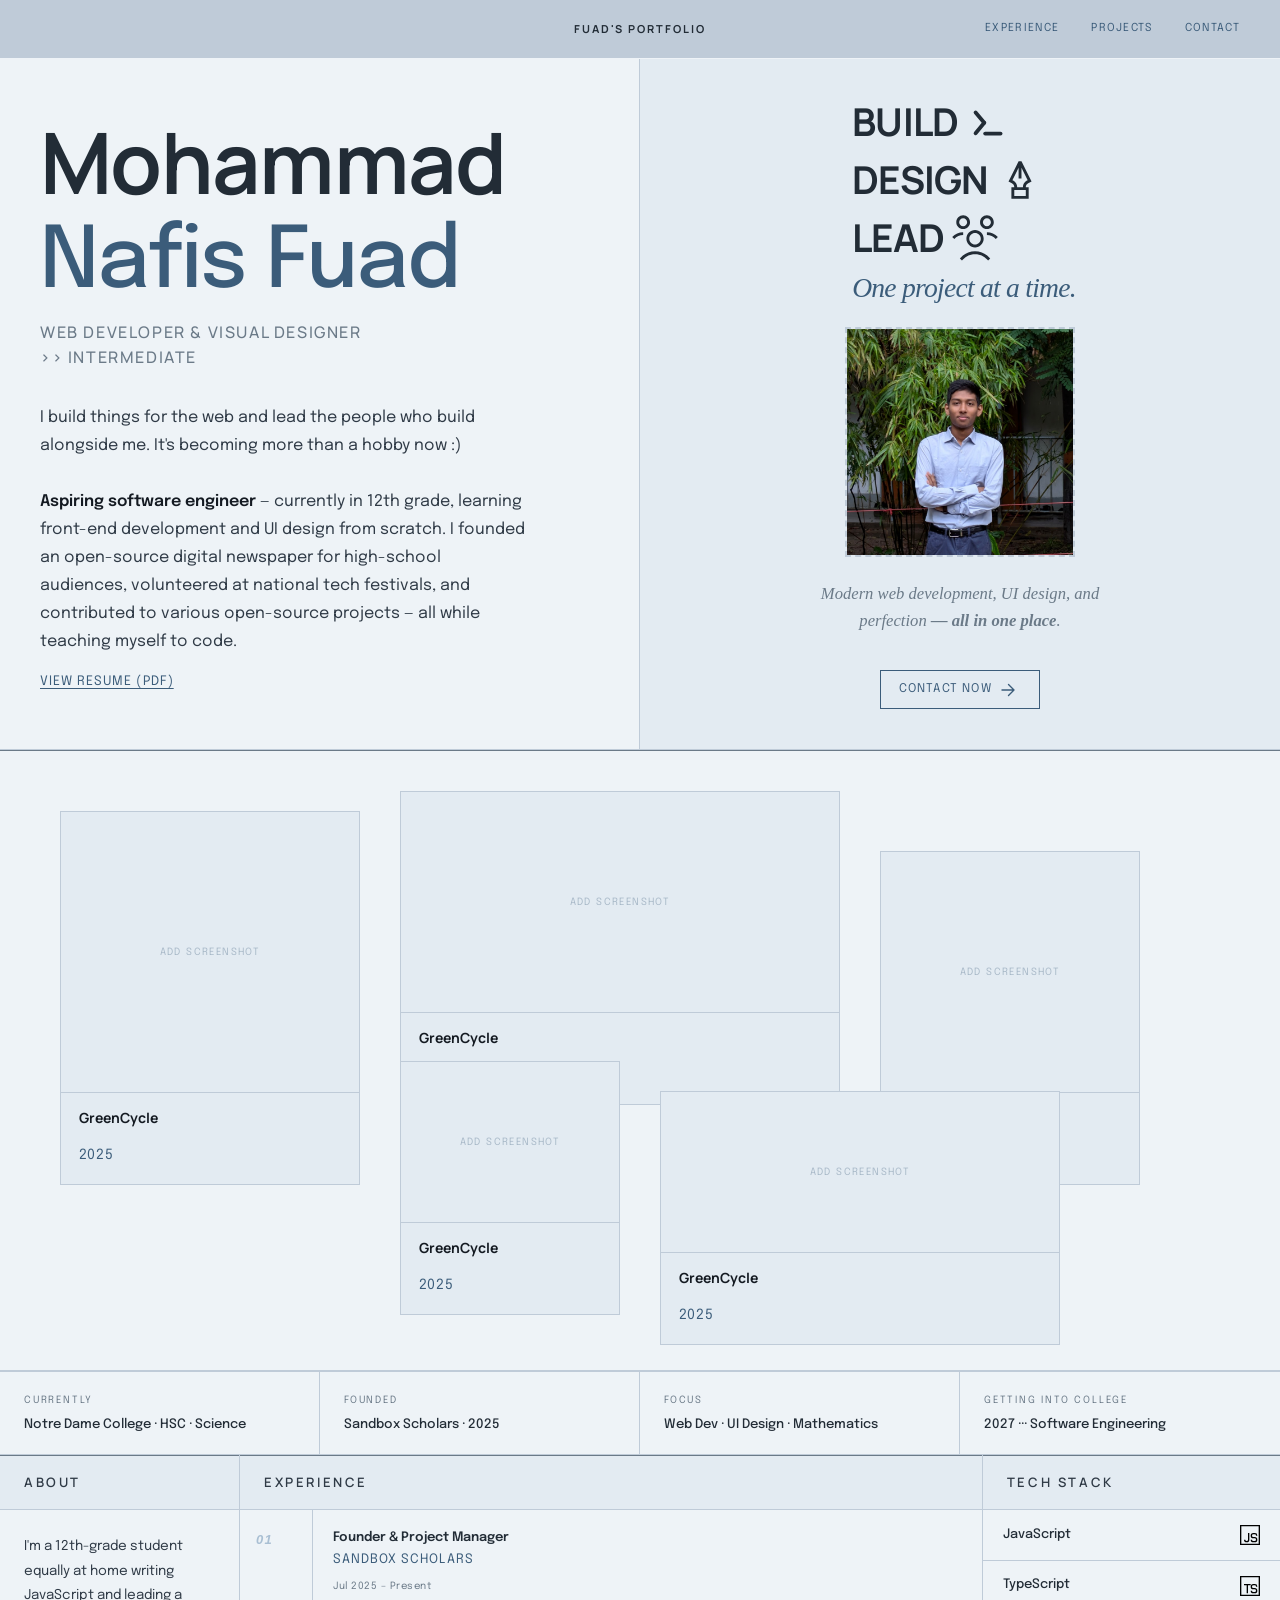
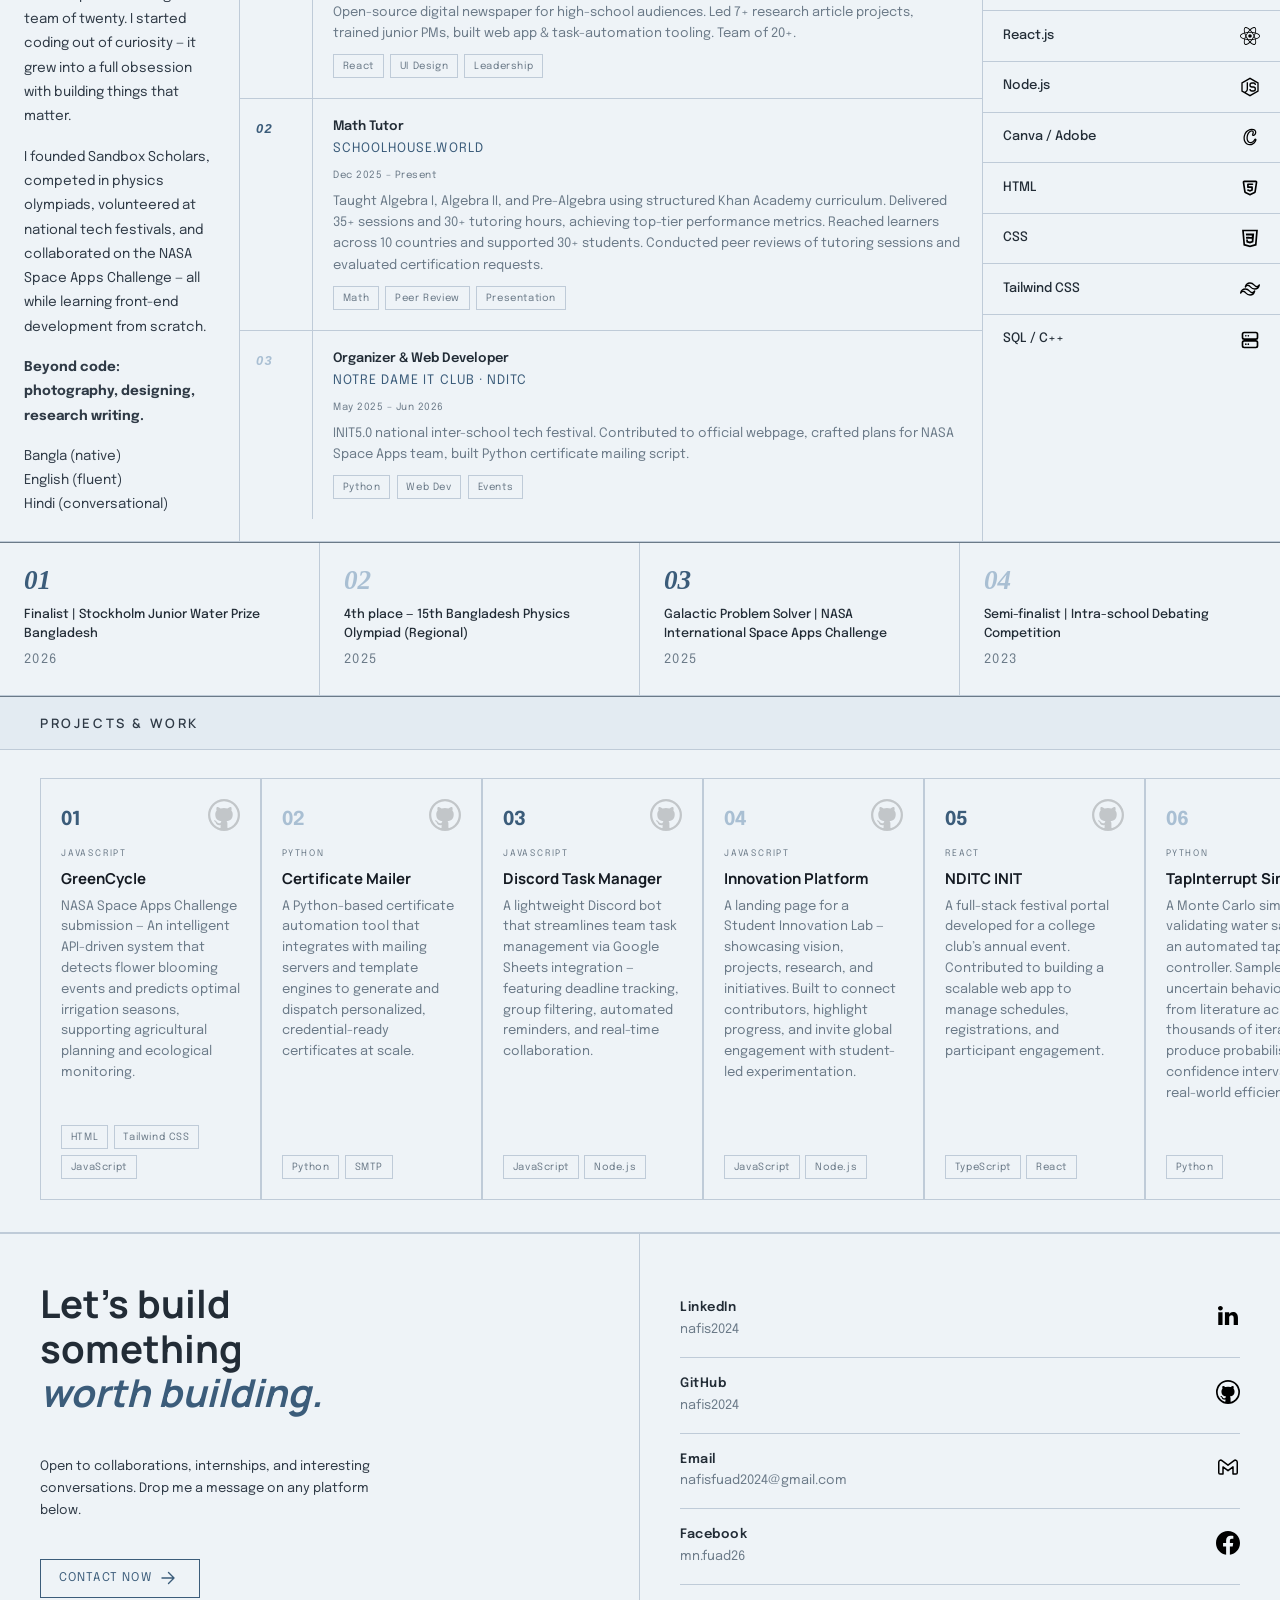
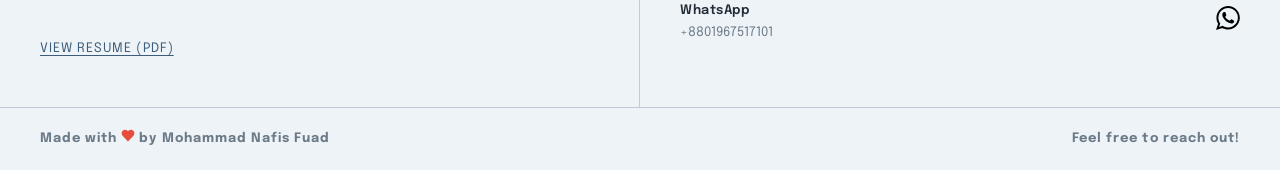
==== commit 3bb3382b: "Added photo tiles which don't work on ipads" ====
--- a/index.html
+++ b/index.html
@@ -14,15 +14,27 @@
 
 <!-- NAV -->
 <nav>
-  <span class="nav-logo"></span> 
+  <span class="nav-logo"></span>
   <span class="nav-center">Fuad's Portfolio</span>
   <div class="nav-right">
     <a href="#experience">Experience</a>
-    <!--<a href="#stack">Stack</a>-->
     <a href="#projects">Projects</a>
     <a href="#contact">Contact</a>
   </div>
+  <button class="hamburger" id="hamburgerBtn" aria-label="Menu">
+    <svg width="30" height="24" viewBox="0 0 30 24" fill="none" xmlns="http://www.w3.org/2000/svg">
+      <line x1="3" y1="4" x2="27" y2="4" stroke="currentColor" stroke-width="2" stroke-linecap="round"/>
+      <line x1="3" y1="12" x2="27" y2="12" stroke="currentColor" stroke-width="2" stroke-linecap="round"/>
+      <line x1="3" y1="20" x2="27" y2="20" stroke="currentColor" stroke-width="2" stroke-linecap="round"/>
+    </svg>
+  </button>
 </nav>
+
+<div class="mobile-menu" id="mobileMenu">
+  <a href="#experience">Experience</a>
+  <a href="#projects">Projects</a>
+  <a href="#contact">Contact</a>
+</div>
 
 <!-- HEADER LEFT -->
 <div class="header-block reveal">
@@ -41,9 +53,36 @@
   <!-- HEADER RIGHT -->
   <div class="header-right">
   <div class="cta-top">
-    Build.<br/>Design.<br/>Lead.
-    <em>One project at a time.</em>
-  </div>
+  <span class="cta-group">
+    Build
+    <svg width="24" height="24" viewBox="0 0 24 24" fill="none" xmlns="http://www.w3.org/2000/svg" aria-hidden="true">
+      <path d="M9.49997 12.4L5 17.7999" stroke="currentColor" stroke-width="2" stroke-linecap="round" stroke-linejoin="round"/>
+      <path d="M9.49997 12.4L5 7" stroke="currentColor" stroke-width="2" stroke-linecap="round" stroke-linejoin="round"/>
+      <line x1="18" y1="18" x2="10" y2="18" stroke="currentColor" stroke-width="2" stroke-linecap="round" stroke-linejoin="round"/>
+    </svg>
+  </span>
+  
+  <span class="cta-group">
+    Design
+    <svg width="24" height="24" viewBox="0 0 32 32" fill="none" xmlns="http://www.w3.org/2000/svg" aria-hidden="true">
+      <path d="M20,20.854c0-1.136,0.642-2.175,1.658-2.683L24,17L17,3h-2L8,17l2.342,1.171 C11.358,18.679,12,19.718,12,20.854V21h-2v8h12v-8h-2V20.854z M11.236,16.382l-0.553-0.276L15,7.472V15h2V7.472l4.317,8.633 l-0.553,0.276C19.059,17.234,18,18.948,18,20.854V21h-4v-0.146C14,18.948,12.941,17.234,11.236,16.382z M20,27h-8v-4h8V27z" fill="currentColor"/>
+    </svg>
+  </span>
+  
+  <span class="cta-group">
+    Lead
+    <svg width="24" height="24" viewBox="0 0 128 128" fill="none" xmlns="http://www.w3.org/2000/svg" aria-hidden="true">
+      <path d="M64,42c-13.2,0-24,10.8-24,24s10.8,24,24,24s24-10.8,24-24S77.2,42,64,42z M64,82c-8.8,0-16-7.2-16-16s7.2-16,16-16 s16,7.2,16,16S72.8,82,64,82z" fill="currentColor"/>
+      <path d="M64,100.8c-14.9,0-29.2,6.2-39.4,17.1l-2.7,2.9l5.8,5.5l2.7-2.9c8.8-9.4,20.7-14.6,33.6-14.6s24.8,5.2,33.6,14.6l2.7,2.9 l5.8-5.5l-2.7-2.9C93.2,107.1,78.9,100.8,64,100.8z" fill="currentColor"/>
+      <path d="M97,47.9v8c9.4,0,18.1,3.8,24.6,10.7l5.8-5.5C119.6,52.7,108.5,47.9,97,47.9z" fill="currentColor"/>
+      <path d="M116.1,20c0-10.5-8.6-19.1-19.1-19.1S77.9,9.5,77.9,20S86.5,39.1,97,39.1S116.1,30.5,116.1,20z M85.9,20 c0-6.1,5-11.1,11.1-11.1s11.1,5,11.1,11.1s-5,11.1-11.1,11.1S85.9,26.1,85.9,20z" fill="currentColor"/>
+      <path d="M31,47.9c-11.5,0-22.6,4.8-30.4,13.2l5.8,5.5c6.4-6.9,15.2-10.7,24.6-10.7V47.9z" fill="currentColor"/>
+      <path d="M50.1,20C50.1,9.5,41.5,0.9,31,0.9S11.9,9.5,11.9,20S20.5,39.1,31,39.1S50.1,30.5,50.1,20z M31,31.1 c-6.1,0-11.1-5-11.1-11.1S24.9,8.9,31,8.9s11.1,5,11.1,11.1S37.1,31.1,31,31.1z" fill="currentColor"/>
+    </svg>
+  </span>
+  
+  <em>One project at a time.</em>
+</div>
   <div class="ph-wrap">
     <img src="images/formal_photo.png" alt="Nafis Fuad"/>
   </div>
@@ -59,6 +98,112 @@
 </div>
 
 </div>
+</div>
+
+<div class="works-section">
+  <!-- CANVAS -->
+  <div class="works-canvas-wrap" id="worksCanvasWrap">
+    <div class="works-canvas" id="worksCanvas">
+
+      <!-- TILE 1 — hero portrait -->
+      <a class="work-tile" id="t1" href="https://github.com/nafis2024/GreenCycle-frontend" target="_blank">
+        <div class="work-tile-img tint-4">
+          <!-- <img src="images/greencycle-preview.png" alt="GreenCycle"/> -->
+          <div class="work-tile-img-ph">Add screenshot</div>
+          
+        </div>
+        <div class="work-tile-body">
+          <div>
+            <p class="work-tile-title">GreenCycle</p>
+          </div>
+          <div class="work-tile-footer">
+            <span class="work-tile-year">2025</span>
+          </div>
+        </div>
+      </a>
+<a class="work-tile" id="t1" href="https://github.com/nafis2024/GreenCycle-frontend" target="_blank">
+        <div class="work-tile-img tint-4">
+          <!-- <img src="images/greencycle-preview.png" alt="GreenCycle"/> -->
+          <div class="work-tile-img-ph">Add screenshot</div>
+          
+        </div>
+        <div class="work-tile-body">
+          <div>
+            <p class="work-tile-title">GreenCycle</p>
+          </div>
+          <div class="work-tile-footer">
+            <span class="work-tile-year">2025</span>
+          </div>
+        </div>
+      </a>
+
+      <a class="work-tile" id="t2" href="https://github.com/nafis2024/GreenCycle-frontend" target="_blank">
+        <div class="work-tile-img tint-4">
+          <!-- <img src="images/greencycle-preview.png" alt="GreenCycle"/> -->
+          <div class="work-tile-img-ph">Add screenshot</div>
+          
+        </div>
+        <div class="work-tile-body">
+          <div>
+            <p class="work-tile-title">GreenCycle</p>
+          </div>
+          <div class="work-tile-footer">
+            <span class="work-tile-year">2025</span>
+          </div>
+        </div>
+      </a>
+
+      <a class="work-tile" id="t3" href="https://github.com/nafis2024/GreenCycle-frontend" target="_blank">
+        <div class="work-tile-img tint-4">
+          <!-- <img src="images/greencycle-preview.png" alt="GreenCycle"/> -->
+          <div class="work-tile-img-ph">Add screenshot</div>
+          
+        </div>
+        <div class="work-tile-body">
+          <div>
+            <p class="work-tile-title">GreenCycle</p>
+          </div>
+          <div class="work-tile-footer">
+            <span class="work-tile-year">2025</span>
+          </div>
+        </div>
+      </a>
+
+      <a class="work-tile" id="t4" href="https://github.com/nafis2024/GreenCycle-frontend" target="_blank">
+        <div class="work-tile-img tint-4">
+          <!-- <img src="images/greencycle-preview.png" alt="GreenCycle"/> -->
+          <div class="work-tile-img-ph">Add screenshot</div>
+          
+        </div>
+        <div class="work-tile-body">
+          <div>
+            <p class="work-tile-title">GreenCycle</p>
+          </div>
+          <div class="work-tile-footer">
+            <span class="work-tile-year">2025</span>
+          </div>
+        </div>
+      </a>
+
+      <a class="work-tile" id="t5" href="https://github.com/nafis2024/GreenCycle-frontend" target="_blank">
+        <div class="work-tile-img tint-4">
+          <!-- <img src="images/greencycle-preview.png" alt="GreenCycle"/> -->
+          <div class="work-tile-img-ph">Add screenshot</div>
+          
+        </div>
+        <div class="work-tile-body">
+          <div>
+            <p class="work-tile-title">GreenCycle</p>
+          </div>
+          <div class="work-tile-footer">
+            <span class="work-tile-year">2025</span>
+          </div>
+        </div>
+      </a>
+      
+
+    </div><!-- /works-canvas -->
+  </div><!-- /works-canvas-wrap -->
 </div>
 
 <!-- INFO STRIP -->
--- a/styles.css
+++ b/styles.css
@@ -13,6 +13,11 @@
   --sans:'Epilogue',sans-serif;
   --header: "Manrope", system-ui, sans-serif;
 }
+
+body, html {
+  cursor: url('/images/cursor1.svg') 0 0, auto;
+}
+
 html{scroll-behavior:smooth;}
 body{
   background:var(--cream);
@@ -30,36 +35,136 @@
 }
 
 /* ── NAV ── */
-nav{
-  display:grid;
-  grid-template-columns:1fr auto 1fr;
-  align-items:center;
-  padding:1.25rem 2.5rem;
-  border-bottom:1px solid var(--cream);
-  position:sticky;top:0;z-index:100;
-  background:var(--border);
-  backdrop-filter:blur(8px);
-}
-.nav-logo{
-  font-family:var(--serif);
-  font-size:1.1rem;
-  letter-spacing:0.02em;
-  font-weight:700;
-}
-.nav-center{
-  font-family:var(--header);
-  font-size:11px;
+nav {
+  display: grid;
+  grid-template-columns: 1fr auto 1fr;
+  align-items: center;
+  padding: 1.25rem 2.5rem;
+  border-bottom: 1px solid var(--cream);
+  position: sticky;
+  top: 0;
+  z-index: 100;
+  background: var(--border);
+  backdrop-filter: blur(8px);
+}
+
+.nav-logo {
+  font-family: var(--serif);
+  font-size: 1.1rem;
+  letter-spacing: 0.02em;
+  font-weight: 700;
+}
+
+.nav-center {
+  font-family: var(--header);
+  font-size: 11px;
   font-weight: bold;
-  letter-spacing:0.18em;
-  text-transform:uppercase;
-  color:var(--warm-text);
-}
-.nav-right{
-  display:flex;gap:2rem;justify-content:flex-end;
-  font-size:11px;letter-spacing:0.12em;text-transform:uppercase;
-}
-.nav-right a{color:var(--accent);transition:color 0.18s;}
-.nav-right a:hover{color:var(--warm-dark);}
+  letter-spacing: 0.18em;
+  text-transform: uppercase;
+  color: var(--warm-text);
+}
+
+.nav-right {
+  display: flex;
+  gap: 2rem;
+  justify-content: flex-end;
+  font-size: 11px;
+  letter-spacing: 0.12em;
+  text-transform: uppercase;
+}
+
+.nav-right a {
+  color: var(--accent);
+  transition: color 0.18s;
+}
+
+.nav-right a:hover {
+  color: var(--warm-dark);
+}
+
+/* Hamburger button - hidden on desktop */
+.hamburger {
+  display: none;
+  background: none;
+  border: none;
+  cursor: pointer;
+  padding: 0;
+  width: 30px;
+  height: 24px;
+  position: relative;
+  z-index: 200;
+}
+
+.hamburger svg {
+  width: 100%;
+  height: 100%;
+}
+
+/* Mobile menu overlay */
+.mobile-menu {
+  display: none;
+  position: fixed;
+  top: 0;
+  left: 0;
+  right: 0;
+  bottom: 0;
+  background: var(--border);
+  backdrop-filter: blur(16px);
+  z-index: 150;
+  flex-direction: column;
+  justify-content: center;
+  align-items: center;
+  gap: 2rem;
+}
+
+.mobile-menu a {
+  font-family: var(--header);
+  font-size: 1.5rem;
+  letter-spacing: 0.12em;
+  text-transform: uppercase;
+  color: var(--accent);
+  text-decoration: none;
+}
+
+.mobile-menu a:hover {
+  color: var(--warm-dark);
+}
+
+/* Mobile styles */
+@media (max-width: 768px) {
+  nav {
+    grid-template-columns: auto 1fr auto;
+    padding: 1rem 1.5rem;
+  }
+  
+  .nav-center {
+    justify-self: center;
+  }
+  
+  .nav-right {
+    display: none;  /* Hide desktop nav */
+  }
+  
+  .hamburger {
+    display: block;  /* Show hamburger */
+    justify-self: end;
+  }
+  
+  .mobile-menu.show {
+    display: flex;
+  }
+}
+
+/* Tablet landscape - show full nav earlier if space allows */
+@media (min-width: 769px) {
+  .hamburger {
+    display: none !important;
+  }
+  
+  .mobile-menu {
+    display: none !important;
+  }
+}
 
 /* ── HEADER BLOCK ── */
 .header-block{
@@ -73,29 +178,31 @@
   display:flex;flex-direction:column;justify-content:space-between;
   border-right:1px solid var(--border);
 }
-.header-name{
+.header-name {
   font-family:var(--header);
-  font-size:clamp(2.7rem,5.3vw,5.3rem);
-  line-height:1.0;
-  font-weight:650;
-  letter-spacing:-0.02em;
-}
+  font-size: clamp(2.8rem, 9vw, 5.3rem); /* smaller min, keeps original max */
+  line-height: 1.1;
+  font-weight: 650;
+  letter-spacing: -0.02em;
+}
+
+.header-sub {
+  font-family:var(--header);
+  font-size: clamp(0.75rem, 2.5vw, 1rem); /* smaller on mobile, grows to 16px max */
+  letter-spacing: 0.1em;
+  text-transform: uppercase;
+  color: var(--muted);
+  margin-top: 0.6rem;
+  font-weight: 500;
+}
+
 .header-name em{
   font-family:var(--sans);
   font-style:normal;
   font-weight:500;
   color:var(--accent);
 }
-.header-sub{
-  font-family:var(--header);
-  font-size:19px;
-  letter-spacing:0.1em;
-  text-transform:uppercase;
-  color:var(--muted);
-  margin-top:1.2rem;
-  font-weight:500;
-
-}
+
 .header-tagline{
   font-size:1rem;
   line-height:1.75;
@@ -154,24 +261,67 @@
   gap: 1.5rem;
   text-align: center;
 }
+
 .cta-top {
   font-family: var(--header);
   font-size: clamp(1.6rem, 3vw, 2.4rem);
   font-weight: 700;
   line-height: 1.1;
   letter-spacing: -0.02em;
-  color: var(--warm-dark);
+  color: var(--warm-text);
   text-transform: uppercase;
-}
+  display: flex;
+  flex-direction: column;  /* This already gives you rows on mobile */
+  align-items: center;
+  gap: 1rem;
+  flex-wrap: wrap;        /* Allows wrapping on mobile */
+  justify-content: center;
+  align-items: baseline;  /* Aligns text and icons nicely */
+  gap: 0.75rem 1.5rem;    /* Row gap, column gap */
+}
+
+/* Each "word + icon" group */
+.cta-group {
+  display: inline-flex;
+  align-items: center;
+  gap: 0.5rem;
+  white-space: nowrap;    /* Prevents breaking inside Build/icon */
+}
+
+/* The icons themselves */
+.cta-top svg {
+  width: 1.2em;           /* Scales with font size */
+  height: 1.2em;
+  vertical-align: middle;
+  flex-shrink: 0;
+}
+
+/* The italic tagline */
 .cta-top em {
   font-style: italic;
   font-family: var(--serif);
   font-weight: 400;
   text-transform: none;
   color: var(--accent);
-  display: block;
+  display: inline-block;   /* Changed from block */
   font-size: 0.72em;
-  margin-top: 0.2rem;
+  margin-left: 0.5rem;
+  white-space: nowrap;
+}
+
+/* On very small screens, allow wrap */
+@media (max-width: 480px) {
+  .cta-top {
+    flex-wrap: wrap;
+    justify-content: center;
+    gap: 0.5rem 1rem;
+  }
+  .cta-top em {
+    white-space: normal;
+    margin-left: 0;
+    width: 100%;
+    margin-top: 0.25rem;
+  }
 }
 .ph-wrap {
   flex-shrink: 0;
@@ -771,3 +921,216 @@
 .projects-scroll-wrap.is-dragging button {
   pointer-events: none;
 }
+
+/* ── SECTION WRAPPER ── */
+.works-section{
+  border-top:1px solid var(--muted);
+  border-bottom:1px solid var(--border);
+}
+
+/* ── SECTION HEADER ── */
+.works-header{
+  display:grid;
+  grid-template-columns:1fr auto 1fr;
+  align-items:center;
+  padding:1rem 2.5rem;
+  border-bottom:1px solid var(--border);
+  gap:1.5rem;
+}
+.works-header-left{
+  font-family:var(--header);
+  font-size:13px;font-weight:600;
+  letter-spacing:0.2em;text-transform:uppercase;
+  color:var(--warm-mid);
+}
+.works-header-rule{height:1px;background:var(--border);}
+.works-header-right{
+  font-size:11px;letter-spacing:0.12em;
+  text-transform:uppercase;color:var(--muted);
+  text-align:right;white-space:nowrap;
+}
+
+/* ── INTRO STRIP ── */
+.works-intro{
+  display:grid;grid-template-columns:1fr 1fr;
+  border-bottom:1px solid var(--border);
+}
+.works-intro-left{
+  padding:1.75rem 2.5rem;
+  border-right:1px solid var(--border);
+}
+.works-intro-title{
+  font-family:var(--serif);font-style:italic;
+  font-size:clamp(1.3rem,2vw,1.8rem);
+  color:var(--warm-dark);line-height:1.2;
+}
+.works-intro-title em{font-style:normal;color:var(--accent);}
+.works-intro-right{
+  padding:1.75rem 2.5rem;
+  font-size:13px;color:var(--muted);line-height:1.7;
+  display:flex;align-items:center;
+}
+.drag-hint{
+  font-size:10px;letter-spacing:0.18em;text-transform:uppercase;
+  color:var(--accent-light);display:flex;align-items:center;gap:0.5rem;
+}
+
+/* ── CANVAS ── */
+.works-canvas-wrap{
+  overflow:hidden;
+  position:relative;
+  height:620px;
+  background:var(--cream);
+  border-bottom:1px solid var(--border);
+}
+
+/* ── PROJECT TILE ── */
+.work-tile{
+  position:absolute;
+  display:flex;flex-direction:column;
+  background:var(--cream2);
+  border:1px solid var(--border);
+  text-decoration:none;color:inherit;
+  transition:box-shadow 0.22s, transform 0.22s;
+  overflow:hidden;
+}
+.work-tile:hover{
+  box-shadow:0 8px 32px rgba(20,26,34,0.10);
+  transform:translateY(-3px);
+}
+
+/* image area */
+.work-tile-img{
+  width:100%;
+  flex-shrink:0;
+  background:var(--cream2);
+  overflow:hidden;
+  position:relative;
+}
+.work-tile-img img{
+  width:100%;height:100%;object-fit:cover;
+  display:block;
+  transition:transform 0.4s ease;
+}
+.work-tile:hover .work-tile-img img{transform:scale(1.04);}
+
+
+
+.work-tile-img-ph{
+  width:100%;height:100%;
+  display:flex;align-items:center;justify-content:center;
+  font-size:10px;letter-spacing:0.14em;text-transform:uppercase;
+  color:rgba(59,92,122,0.35);
+}
+
+/* arrow badge */
+.work-tile-arrow{
+  position:absolute;top:0.75rem;right:0.75rem;
+  width:28px;height:28px;
+  background:rgba(255,255,255,0.75);
+  border:1px solid var(--border);
+  display:flex;align-items:center;justify-content:center;
+  font-size:12px;color:var(--accent);
+  transition:background 0.18s;
+  backdrop-filter:blur(4px);
+}
+.work-tile:hover .work-tile-arrow{background:#fff;}
+
+/* body */
+.work-tile-body{
+  padding:1rem 1.1rem 1.1rem;
+  flex:1;display:flex;flex-direction:column;justify-content:space-between;
+  border-top:1px solid var(--border);
+}
+.work-tile-type{
+  font-size:9px;letter-spacing:0.2em;text-transform:uppercase;
+  color:var(--muted);margin-bottom:0.3rem;
+}
+.work-tile-title{
+  font-family:var(--header);font-size:14px;font-weight:700;
+  color:var(--warm-dark);line-height:1.25;margin-bottom:0.3rem;
+}
+.work-tile-desc{
+  font-size:11.5px;color:var(--muted);line-height:1.55;
+  display:-webkit-box;-webkit-line-clamp:2;line-clamp:2;-webkit-box-orient:vertical;overflow:hidden;
+}
+.work-tile-footer{
+  display:flex;align-items:center;justify-content:space-between;
+  margin-top:0.75rem;
+}
+.work-tile-tags{display:flex;gap:0.3rem;flex-wrap:wrap;}
+.work-tile-tag{
+  font-size:9px;letter-spacing:0.07em;
+  padding:0.18rem 0.45rem;
+  border:1px solid var(--border);color:var(--muted);
+}
+.work-tile-year{
+  font-size:14px;color:var(--accent);
+  letter-spacing:0.06em;white-space:nowrap;
+}
+
+/* ── TILE SIZES & POSITIONS ── */
+/* T1 — hero portrait, tall */
+#t1{
+  width:300px;
+  top:60px;left:60px;
+}
+#t1 .work-tile-img{height:280px;}
+
+/* T2 — landscape wide */
+#t2{
+  width:440px;
+  top:40px;left:400px;
+}
+#t2 .work-tile-img{height:220px;}
+
+/* T3 — small square */
+#t3{
+  width:220px;
+  top:310px;left:400px;
+}
+#t3 .work-tile-img{height:160px;}
+
+/* T4 — medium portrait */
+#t4{
+  width:260px;
+  top:100px;left:880px;
+}
+#t4 .work-tile-img{height:240px;}
+
+/* T5 — wide landscape, lower */
+#t5{
+  width:400px;
+  top:340px;left:660px;
+}
+#t5 .work-tile-img{height:160px;}
+
+/* ── FOOTER STRIP ── */
+.works-footer{
+  display:flex;align-items:center;justify-content:space-between;
+  padding:0.9rem 2.5rem;
+}
+.works-footer-left{
+  font-size:11px;letter-spacing:0.14em;text-transform:uppercase;color:var(--muted);
+}
+.works-footer-right{
+  font-family:var(--serif);font-style:italic;
+  font-size:0.85rem;color:var(--accent-light);
+}
+
+/* ── MOBILE ── */
+@media(max-width:720px){
+  .works-intro{grid-template-columns:1fr;}
+  .works-intro-left{border-right:none;border-bottom:1px solid var(--border);}
+  .works-header{grid-template-columns:1fr auto;}
+  .works-header-rule{display:none;}
+  /* on mobile stack tiles vertically, no canvas */
+  .works-canvas-wrap{
+    height:auto;overflow:visible;cursor:default;
+    padding:1.5rem;background:var(--cream);
+    display:flex;flex-direction:column;gap:1rem;
+  }
+  .works-canvas{position:static;width:100%;height:auto;display:flex;flex-direction:column;gap:1rem;}
+  .work-tile{position:static !important;width:100% !important;}
+  .work-tile-img{height:200px !important;}
+}
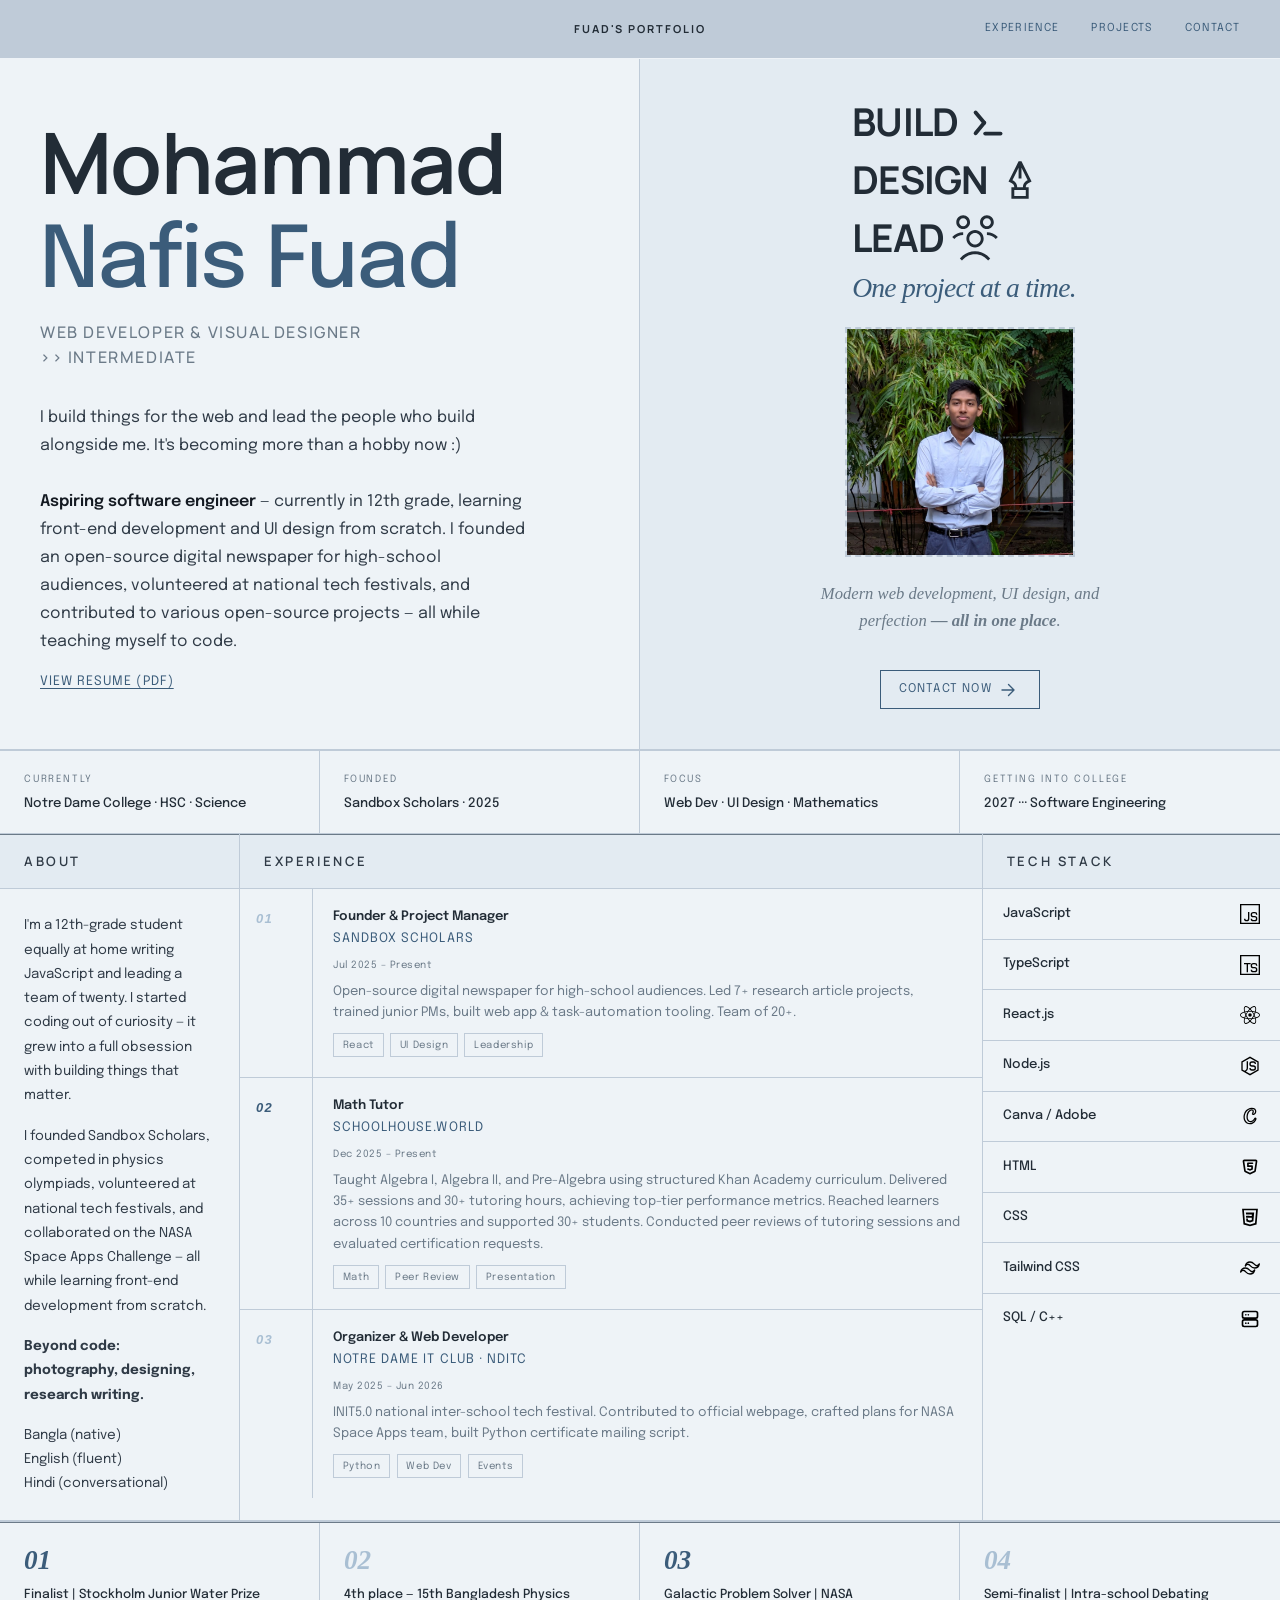
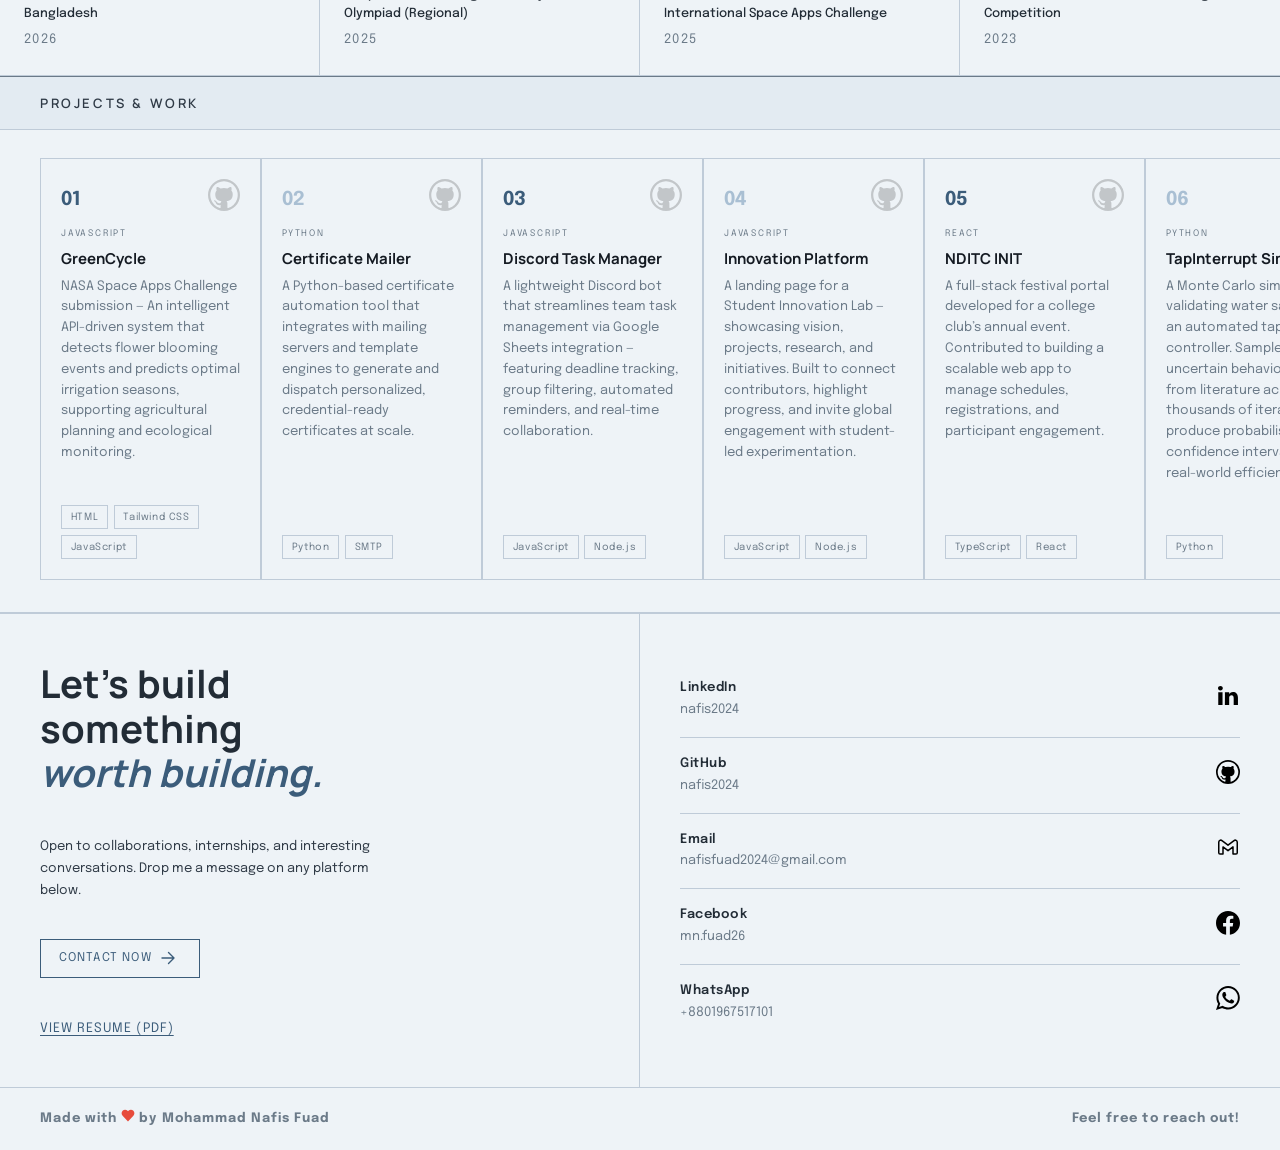
==== commit 36962b5d: "Polished action section" ====
--- a/index.html
+++ b/index.html
@@ -101,110 +101,9 @@
 </div>
 
 <div class="works-section">
-  <!-- CANVAS -->
-  <div class="works-canvas-wrap" id="worksCanvasWrap">
-    <div class="works-canvas" id="worksCanvas">
-
-      <!-- TILE 1 — hero portrait -->
-      <a class="work-tile" id="t1" href="https://github.com/nafis2024/GreenCycle-frontend" target="_blank">
-        <div class="work-tile-img tint-4">
-          <!-- <img src="images/greencycle-preview.png" alt="GreenCycle"/> -->
-          <div class="work-tile-img-ph">Add screenshot</div>
-          
-        </div>
-        <div class="work-tile-body">
-          <div>
-            <p class="work-tile-title">GreenCycle</p>
-          </div>
-          <div class="work-tile-footer">
-            <span class="work-tile-year">2025</span>
-          </div>
-        </div>
-      </a>
-<a class="work-tile" id="t1" href="https://github.com/nafis2024/GreenCycle-frontend" target="_blank">
-        <div class="work-tile-img tint-4">
-          <!-- <img src="images/greencycle-preview.png" alt="GreenCycle"/> -->
-          <div class="work-tile-img-ph">Add screenshot</div>
-          
-        </div>
-        <div class="work-tile-body">
-          <div>
-            <p class="work-tile-title">GreenCycle</p>
-          </div>
-          <div class="work-tile-footer">
-            <span class="work-tile-year">2025</span>
-          </div>
-        </div>
-      </a>
-
-      <a class="work-tile" id="t2" href="https://github.com/nafis2024/GreenCycle-frontend" target="_blank">
-        <div class="work-tile-img tint-4">
-          <!-- <img src="images/greencycle-preview.png" alt="GreenCycle"/> -->
-          <div class="work-tile-img-ph">Add screenshot</div>
-          
-        </div>
-        <div class="work-tile-body">
-          <div>
-            <p class="work-tile-title">GreenCycle</p>
-          </div>
-          <div class="work-tile-footer">
-            <span class="work-tile-year">2025</span>
-          </div>
-        </div>
-      </a>
-
-      <a class="work-tile" id="t3" href="https://github.com/nafis2024/GreenCycle-frontend" target="_blank">
-        <div class="work-tile-img tint-4">
-          <!-- <img src="images/greencycle-preview.png" alt="GreenCycle"/> -->
-          <div class="work-tile-img-ph">Add screenshot</div>
-          
-        </div>
-        <div class="work-tile-body">
-          <div>
-            <p class="work-tile-title">GreenCycle</p>
-          </div>
-          <div class="work-tile-footer">
-            <span class="work-tile-year">2025</span>
-          </div>
-        </div>
-      </a>
-
-      <a class="work-tile" id="t4" href="https://github.com/nafis2024/GreenCycle-frontend" target="_blank">
-        <div class="work-tile-img tint-4">
-          <!-- <img src="images/greencycle-preview.png" alt="GreenCycle"/> -->
-          <div class="work-tile-img-ph">Add screenshot</div>
-          
-        </div>
-        <div class="work-tile-body">
-          <div>
-            <p class="work-tile-title">GreenCycle</p>
-          </div>
-          <div class="work-tile-footer">
-            <span class="work-tile-year">2025</span>
-          </div>
-        </div>
-      </a>
-
-      <a class="work-tile" id="t5" href="https://github.com/nafis2024/GreenCycle-frontend" target="_blank">
-        <div class="work-tile-img tint-4">
-          <!-- <img src="images/greencycle-preview.png" alt="GreenCycle"/> -->
-          <div class="work-tile-img-ph">Add screenshot</div>
-          
-        </div>
-        <div class="work-tile-body">
-          <div>
-            <p class="work-tile-title">GreenCycle</p>
-          </div>
-          <div class="work-tile-footer">
-            <span class="work-tile-year">2025</span>
-          </div>
-        </div>
-      </a>
-      
-
-    </div><!-- /works-canvas -->
-  </div><!-- /works-canvas-wrap -->
-</div>
+
+  <!-- The photos/notable works section goes here. It has been moved to a newer file, as it does not serve any purpose for now. -->
+
 
 <!-- INFO STRIP -->
 <div class="info-strip reveal">
@@ -232,6 +131,7 @@
   <!-- ABOUT -->
   <div class="grid-col reveal">
     <div class="col-header">About</div>
+    
     <div class="about-body">
       <p>I'm a 12th-grade student equally at home writing JavaScript and leading a team of twenty. I started coding out of curiosity — it grew into a full obsession with building things that matter.</p>
       <p>I founded Sandbox Scholars, competed in physics olympiads, volunteered at national tech festivals, and collaborated on the NASA Space Apps Challenge — all while learning front-end development from scratch.</p>
--- a/styles.css
+++ b/styles.css
@@ -921,216 +921,367 @@
 .projects-scroll-wrap.is-dragging button {
   pointer-events: none;
 }
-
 /* ── SECTION WRAPPER ── */
-.works-section{
-  border-top:1px solid var(--muted);
-  border-bottom:1px solid var(--border);
-}
-
-/* ── SECTION HEADER ── */
-.works-header{
-  display:grid;
-  grid-template-columns:1fr auto 1fr;
-  align-items:center;
-  padding:1rem 2.5rem;
-  border-bottom:1px solid var(--border);
-  gap:1.5rem;
-}
-.works-header-left{
-  font-family:var(--header);
-  font-size:13px;font-weight:600;
-  letter-spacing:0.2em;text-transform:uppercase;
-  color:var(--warm-mid);
-}
-.works-header-rule{height:1px;background:var(--border);}
-.works-header-right{
-  font-size:11px;letter-spacing:0.12em;
-  text-transform:uppercase;color:var(--muted);
-  text-align:right;white-space:nowrap;
-}
-
-/* ── INTRO STRIP ── */
-.works-intro{
-  display:grid;grid-template-columns:1fr 1fr;
-  border-bottom:1px solid var(--border);
-}
-.works-intro-left{
-  padding:1.75rem 2.5rem;
-  border-right:1px solid var(--border);
-}
-.works-intro-title{
-  font-family:var(--serif);font-style:italic;
-  font-size:clamp(1.3rem,2vw,1.8rem);
-  color:var(--warm-dark);line-height:1.2;
-}
-.works-intro-title em{font-style:normal;color:var(--accent);}
-.works-intro-right{
-  padding:1.75rem 2.5rem;
-  font-size:13px;color:var(--muted);line-height:1.7;
-  display:flex;align-items:center;
-}
-.drag-hint{
-  font-size:10px;letter-spacing:0.18em;text-transform:uppercase;
-  color:var(--accent-light);display:flex;align-items:center;gap:0.5rem;
-}
-
-/* ── CANVAS ── */
-.works-canvas-wrap{
-  overflow:hidden;
-  position:relative;
-  height:620px;
-  background:var(--cream);
-  border-bottom:1px solid var(--border);
-}
-
-/* ── PROJECT TILE ── */
-.work-tile{
-  position:absolute;
-  display:flex;flex-direction:column;
-  background:var(--cream2);
-  border:1px solid var(--border);
-  text-decoration:none;color:inherit;
-  transition:box-shadow 0.22s, transform 0.22s;
-  overflow:hidden;
-}
-.work-tile:hover{
-  box-shadow:0 8px 32px rgba(20,26,34,0.10);
-  transform:translateY(-3px);
-}
-
-/* image area */
-.work-tile-img{
-  width:100%;
-  flex-shrink:0;
-  background:var(--cream2);
-  overflow:hidden;
-  position:relative;
-}
-.work-tile-img img{
-  width:100%;height:100%;object-fit:cover;
-  display:block;
-  transition:transform 0.4s ease;
-}
-.work-tile:hover .work-tile-img img{transform:scale(1.04);}
-
-
-
-.work-tile-img-ph{
-  width:100%;height:100%;
-  display:flex;align-items:center;justify-content:center;
-  font-size:10px;letter-spacing:0.14em;text-transform:uppercase;
-  color:rgba(59,92,122,0.35);
-}
-
-/* arrow badge */
-.work-tile-arrow{
-  position:absolute;top:0.75rem;right:0.75rem;
-  width:28px;height:28px;
-  background:rgba(255,255,255,0.75);
-  border:1px solid var(--border);
-  display:flex;align-items:center;justify-content:center;
-  font-size:12px;color:var(--accent);
-  transition:background 0.18s;
-  backdrop-filter:blur(4px);
-}
-.work-tile:hover .work-tile-arrow{background:#fff;}
-
-/* body */
-.work-tile-body{
-  padding:1rem 1.1rem 1.1rem;
-  flex:1;display:flex;flex-direction:column;justify-content:space-between;
-  border-top:1px solid var(--border);
-}
-.work-tile-type{
-  font-size:9px;letter-spacing:0.2em;text-transform:uppercase;
-  color:var(--muted);margin-bottom:0.3rem;
-}
-.work-tile-title{
-  font-family:var(--header);font-size:14px;font-weight:700;
-  color:var(--warm-dark);line-height:1.25;margin-bottom:0.3rem;
-}
-.work-tile-desc{
-  font-size:11.5px;color:var(--muted);line-height:1.55;
-  display:-webkit-box;-webkit-line-clamp:2;line-clamp:2;-webkit-box-orient:vertical;overflow:hidden;
-}
-.work-tile-footer{
-  display:flex;align-items:center;justify-content:space-between;
-  margin-top:0.75rem;
-}
-.work-tile-tags{display:flex;gap:0.3rem;flex-wrap:wrap;}
-.work-tile-tag{
-  font-size:9px;letter-spacing:0.07em;
-  padding:0.18rem 0.45rem;
-  border:1px solid var(--border);color:var(--muted);
-}
-.work-tile-year{
-  font-size:14px;color:var(--accent);
-  letter-spacing:0.06em;white-space:nowrap;
-}
-
-/* ── TILE SIZES & POSITIONS ── */
-/* T1 — hero portrait, tall */
-#t1{
-  width:300px;
-  top:60px;left:60px;
-}
-#t1 .work-tile-img{height:280px;}
-
-/* T2 — landscape wide */
-#t2{
-  width:440px;
-  top:40px;left:400px;
-}
-#t2 .work-tile-img{height:220px;}
-
-/* T3 — small square */
-#t3{
-  width:220px;
-  top:310px;left:400px;
-}
-#t3 .work-tile-img{height:160px;}
-
-/* T4 — medium portrait */
-#t4{
-  width:260px;
-  top:100px;left:880px;
-}
-#t4 .work-tile-img{height:240px;}
-
-/* T5 — wide landscape, lower */
-#t5{
-  width:400px;
-  top:340px;left:660px;
-}
-#t5 .work-tile-img{height:160px;}
-
-/* ── FOOTER STRIP ── */
-.works-footer{
-  display:flex;align-items:center;justify-content:space-between;
-  padding:0.9rem 2.5rem;
-}
-.works-footer-left{
-  font-size:11px;letter-spacing:0.14em;text-transform:uppercase;color:var(--muted);
-}
-.works-footer-right{
-  font-family:var(--serif);font-style:italic;
-  font-size:0.85rem;color:var(--accent-light);
-}
-
-/* ── MOBILE ── */
-@media(max-width:720px){
-  .works-intro{grid-template-columns:1fr;}
-  .works-intro-left{border-right:none;border-bottom:1px solid var(--border);}
-  .works-header{grid-template-columns:1fr auto;}
-  .works-header-rule{display:none;}
-  /* on mobile stack tiles vertically, no canvas */
-  .works-canvas-wrap{
-    height:auto;overflow:visible;cursor:default;
-    padding:1.5rem;background:var(--cream);
-    display:flex;flex-direction:column;gap:1rem;
-  }
-  .works-canvas{position:static;width:100%;height:auto;display:flex;flex-direction:column;gap:1rem;}
-  .work-tile{position:static !important;width:100% !important;}
-  .work-tile-img{height:200px !important;}
-}+    .works-section {
+      border-top: 1px solid var(--border);
+      border-bottom: 1px solid var(--border);
+      background: var(--cream);
+    }
+
+    /* ── SECTION HEADER ── */
+    .works-header {
+      display: grid;
+      grid-template-columns: 1fr auto 1fr;
+      align-items: center;
+      padding: 1rem 2.5rem;
+      border-bottom: 1px solid var(--border);
+      gap: 1.5rem;
+      background: var(--cream);
+    }
+    .works-header-left {
+      font-family: var(--header);
+      font-size: 13px;
+      font-weight: 600;
+      letter-spacing: 0.2em;
+      text-transform: uppercase;
+      color: var(--warm-mid);
+    }
+    .works-header-rule {
+      height: 1px;
+      background: var(--border);
+    }
+    .works-header-right {
+      font-size: 11px;
+      letter-spacing: 0.12em;
+      text-transform: uppercase;
+      color: var(--muted);
+      text-align: right;
+      white-space: nowrap;
+    }
+
+    /* ── INTRO STRIP ── */
+    .works-intro {
+      display: grid;
+      grid-template-columns: 1fr 1fr;
+      border-bottom: 1px solid var(--border);
+      background: var(--cream);
+    }
+    .works-intro-left {
+      padding: 1.75rem 2.5rem;
+      border-right: 1px solid var(--border);
+    }
+    .works-intro-title {
+      font-family: var(--serif);
+      font-style: italic;
+      font-size: clamp(1.3rem, 2vw, 1.8rem);
+      color: var(--warm-dark);
+      line-height: 1.2;
+    }
+    .works-intro-title em {
+      font-style: normal;
+      color: var(--accent);
+    }
+    .works-intro-right {
+      padding: 1.75rem 2.5rem;
+      font-size: 13px;
+      color: var(--muted);
+      line-height: 1.7;
+      display: flex;
+      align-items: center;
+    }
+    .drag-hint {
+      font-size: 10px;
+      letter-spacing: 0.18em;
+      text-transform: uppercase;
+      color: var(--accent-light);
+      display: flex;
+      align-items: center;
+      gap: 0.5rem;
+    }
+
+    /* ── CANVAS FIXES: iPad + scrambled layout (non-overlapping, static) ── */
+    .works-canvas-wrap {
+      position: relative;
+      height: 640px;
+      background: var(--cream);
+      border-bottom: 1px solid var(--border);
+      /* fix for iPad: ensure scrollable area if tiles exceed width */
+      overflow-x: auto;
+      overflow-y: auto;
+      -webkit-overflow-scrolling: touch;
+      
+    }
+
+    /* Canvas container becomes relative anchor for absolute tiles */
+    .works-canvas {
+      position: relative;
+      width: 100%;
+      height: 100%;
+      /* min-width ensures tiles never overlap or get squished (scrambled but no overlapping) */
+      min-width: 1260px;
+      background: var(--cream);
+    }
+
+    /* ── PROJECT TILE (static, no drag, no overlapping) ── */
+    .work-tile {
+      position: absolute;
+      display: flex;
+      flex-direction: column;
+      background: var(--cream2);
+      border: 1px solid var(--border);
+      text-decoration: none;
+      color: inherit;
+      transition: box-shadow 0.22s, transform 0.22s;
+      overflow: hidden;
+      will-change: transform;
+      /* iPad tap highlight remove */
+      -webkit-tap-highlight-color: transparent;
+    }
+    .work-tile:hover {
+      box-shadow: 0 8px 32px rgba(20, 26, 34, 0.10);
+      transform: translateY(-3px);
+    }
+
+    /* image area */
+    .work-tile-img {
+      width: 100%;
+      flex-shrink: 0;
+      background: var(--cream2);
+      overflow: hidden;
+      position: relative;
+    }
+    .work-tile-img img {
+      width: 100%;
+      height: 100%;
+      object-fit: cover;
+      display: block;
+      transition: transform 0.4s ease;
+    }
+    .work-tile:hover .work-tile-img img {
+      transform: scale(1.04);
+    }
+
+    .work-tile-img-ph {
+      width: 100%;
+      height: 100%;
+      display: flex;
+      align-items: center;
+      justify-content: center;
+      font-size: 10px;
+      letter-spacing: 0.14em;
+      text-transform: uppercase;
+      color: rgba(59, 92, 122, 0.35);
+      background: var(--accent-light);
+    }
+
+    /* arrow badge (optional, not breaking) */
+    .work-tile-arrow {
+      position: absolute;
+      top: 0.75rem;
+      right: 0.75rem;
+      width: 28px;
+      height: 28px;
+      background: rgba(255, 255, 255, 0.75);
+      border: 1px solid var(--border);
+      display: flex;
+      align-items: center;
+      justify-content: center;
+      font-size: 12px;
+      color: var(--accent);
+      transition: background 0.18s;
+      backdrop-filter: blur(4px);
+    }
+    .work-tile:hover .work-tile-arrow {
+      background: #fff;
+    }
+
+    /* body */
+    .work-tile-body {
+      padding: 1rem 1.1rem 1.1rem;
+      flex: 1;
+      display: flex;
+      flex-direction: column;
+      justify-content: space-between;
+      border-top: 1px solid var(--border);
+    }
+    .work-tile-type {
+      font-size: 9px;
+      letter-spacing: 0.2em;
+      text-transform: uppercase;
+      color: var(--muted);
+      margin-bottom: 0.3rem;
+    }
+    .work-tile-title {
+      font-family: var(--header);
+      font-size: 14px;
+      font-weight: 700;
+      color: var(--warm-dark);
+      line-height: 1.25;
+      margin-bottom: 0.3rem;
+    }
+   
+    .work-tile-footer {
+      display: flex;
+      align-items: center;
+      justify-content: space-between;
+      margin-top: 0.75rem;
+    }
+    .work-tile-tags {
+      display: flex;
+      gap: 0.3rem;
+      flex-wrap: wrap;
+    }
+    .work-tile-tag {
+      font-size: 9px;
+      letter-spacing: 0.07em;
+      padding: 0.18rem 0.45rem;
+      border: 1px solid var(--border);
+      color: var(--muted);
+    }
+    .work-tile-year {
+      font-size: 14px;
+      color: var(--accent);
+      letter-spacing: 0.06em;
+      white-space: nowrap;
+    }
+
+    /* ── TILE SIZES & POSITIONS (scrambled, non-overlapping) ── */
+    /* Option 2: The "Dynamic Studio" (Playful & Energetic) */
+.works-canvas {
+    min-width: 1320px;
+}
+
+/* ── ORGANIC, SCRAMBLED PLACEMENT (whiteboard style) ── */
+
+#t1 {
+  width: 320px;
+  top: 45px;
+  left: 35px;
+}
+#t1 .work-tile-img { height: 280px; }
+
+#t2 {
+  width: 480px;
+  top: 70px;
+  left: 390px;
+}
+#t2 .work-tile-img { height: 210px; }
+
+#t3 {
+  width: 240px;
+  top: 320px;
+  left: 380px;
+}
+#t3 .work-tile-img { height: 170px; }
+
+#t4 {
+  width: 280px;
+  top: 25px;
+  left: 920px;
+}
+#t4 .work-tile-img { height: 250px; }
+
+#t5 {
+  width: 420px;
+  top: 290px;
+  left: 680px;
+}
+#t5 .work-tile-img { height: 170px; }
+
+
+    /* ── MOBILE (≤720px) : stacked vertical, no canvas issues ── */
+    @media (max-width: 720px) {
+  .works-intro {
+    grid-template-columns: 1fr;
+  }
+  .works-intro-left {
+    border-right: none;
+    border-bottom: 1px solid var(--border);
+  }
+  .works-header {
+    grid-template-columns: 1fr auto;
+  }
+  .works-header-rule {
+    display: none;
+  }
+
+  /* mobile stacked layout */
+  .works-canvas-wrap {
+    height: auto;
+    overflow: visible;
+    padding: 1.5rem;
+    background: var(--cream);
+  }
+  .works-canvas {
+    position: static !important;
+    width: 100%;
+    height: auto;
+    min-width: auto !important;
+    display: flex;
+    flex-direction: column;
+    gap: 1rem;
+  }
+  .work-tile {
+    position: static !important;
+    width: 100% !important;
+    margin: 0;
+    top: auto !important;
+    left: auto !important;
+  }
+
+  /* ── MINIMAL FRAME FOR IMAGES (no rectangle takeover) ── */
+  .work-tile-img {
+    height: auto !important;           /* remove fixed height */
+    background: transparent;
+    padding: 6px 6px 4px 6px;         /* thin frame spacing */
+    display: flex;
+    align-items: center;
+    justify-content: center;
+  }
+
+  .work-tile-img img {
+    width: auto;
+    max-width: 100%;
+    height: auto;
+    max-height: 160px;                /* keeps image small and framed */
+    object-fit: contain;
+    display: block;
+    margin: 0 auto;
+    border: 1px solid rgba(0, 0, 0, 0.08);
+    border-radius: 2px;
+    box-shadow: 0 2px 8px rgba(0, 0, 0, 0.04);
+    background: #fff;
+  }
+
+  /* if you still have text placeholders (no img), style them similarly */
+  .work-tile-img-ph {
+    min-height: 100px;
+    padding: 1rem;
+    background: #f9f4ea;
+    border: 1px solid var(--border);
+    font-size: 11px;
+    color: var(--muted);
+  }
+}
+
+    /* iPad & tablet adjustments (portrait & landscape: ensure no accidental overlaps and canvas scroll works) */
+    @media (min-width: 721px) and (max-width: 1024px) {
+      .works-canvas {
+        min-width: 1280px; /* keeps tile positions from overlapping on iPad */
+      }
+      .works-canvas-wrap {
+        overflow-x: auto;
+        -webkit-overflow-scrolling: touch;
+      }
+    }
+
+    /* additional small fix: remove any remnants of dragging (user doesn't want drag) */
+    .work-tile {
+      user-select: text;
+      -webkit-user-select: text;
+      cursor: pointer;
+    }
+    .works-canvas-wrap,
+    .works-canvas {
+      user-select: auto;
+    }
